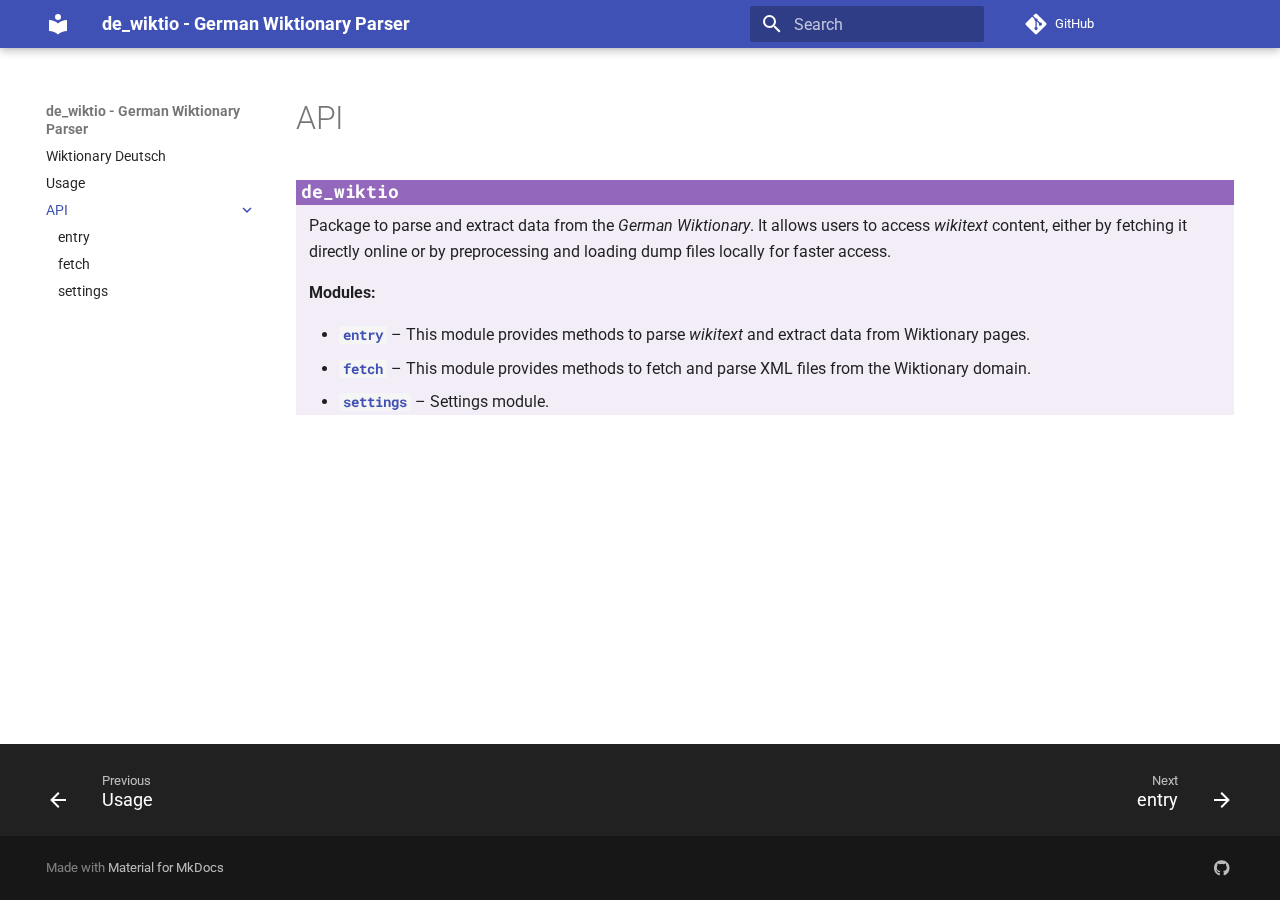
==== API/index.html @ fea2d4e0 "Deployed 9ecbbad with MkDocs version: 1.6.1" ====
<!doctype html>
<html lang="en" class="no-js">
  <head>
    
      <meta charset="utf-8">
      <meta name="viewport" content="width=device-width,initial-scale=1">
      
      
      
      
        <link rel="prev" href="../usage/">
      
      
        <link rel="next" href="entry/">
      
      
      <link rel="icon" href="../assets/images/favicon.png">
      <meta name="generator" content="mkdocs-1.6.1, mkdocs-material-9.5.44">
    
    
      
        <title>API - de_wiktio - German Wiktionary Parser</title>
      
    
    
      <link rel="stylesheet" href="../assets/stylesheets/main.0253249f.min.css">
      
        
        <link rel="stylesheet" href="../assets/stylesheets/palette.06af60db.min.css">
      
      


    
    
      
    
    
      
        
        
        <link rel="preconnect" href="https://fonts.gstatic.com" crossorigin>
        <link rel="stylesheet" href="https://fonts.googleapis.com/css?family=Roboto:300,300i,400,400i,700,700i%7CRoboto+Mono:400,400i,700,700i&display=fallback">
        <style>:root{--md-text-font:"Roboto";--md-code-font:"Roboto Mono"}</style>
      
    
    
      <link rel="stylesheet" href="../assets/_markdown_exec_pyodide.css">
    
      <link rel="stylesheet" href="../assets/_markdown_exec_ansi.css">
    
      <link rel="stylesheet" href="../assets/_mkdocstrings.css">
    
      <link rel="stylesheet" href="../css/mkdocstrings.css">
    
    <script>__md_scope=new URL("..",location),__md_hash=e=>[...e].reduce(((e,_)=>(e<<5)-e+_.charCodeAt(0)),0),__md_get=(e,_=localStorage,t=__md_scope)=>JSON.parse(_.getItem(t.pathname+"."+e)),__md_set=(e,_,t=localStorage,a=__md_scope)=>{try{t.setItem(a.pathname+"."+e,JSON.stringify(_))}catch(e){}}</script>
    
      

    
    
    
  </head>
  
  
    
    
    
    
    
    <body dir="ltr" data-md-color-scheme="default" data-md-color-primary="indigo" data-md-color-accent="indigo">
  
    
    <input class="md-toggle" data-md-toggle="drawer" type="checkbox" id="__drawer" autocomplete="off">
    <input class="md-toggle" data-md-toggle="search" type="checkbox" id="__search" autocomplete="off">
    <label class="md-overlay" for="__drawer"></label>
    <div data-md-component="skip">
      
        
        <a href="#de_wiktio" class="md-skip">
          Skip to content
        </a>
      
    </div>
    <div data-md-component="announce">
      
    </div>
    
    
      

  

<header class="md-header md-header--shadow" data-md-component="header">
  <nav class="md-header__inner md-grid" aria-label="Header">
    <a href=".." title="de_wiktio - German Wiktionary Parser" class="md-header__button md-logo" aria-label="de_wiktio - German Wiktionary Parser" data-md-component="logo">
      
  
  <svg xmlns="http://www.w3.org/2000/svg" viewBox="0 0 24 24"><path d="M12 8a3 3 0 0 0 3-3 3 3 0 0 0-3-3 3 3 0 0 0-3 3 3 3 0 0 0 3 3m0 3.54C9.64 9.35 6.5 8 3 8v11c3.5 0 6.64 1.35 9 3.54 2.36-2.19 5.5-3.54 9-3.54V8c-3.5 0-6.64 1.35-9 3.54"/></svg>

    </a>
    <label class="md-header__button md-icon" for="__drawer">
      
      <svg xmlns="http://www.w3.org/2000/svg" viewBox="0 0 24 24"><path d="M3 6h18v2H3zm0 5h18v2H3zm0 5h18v2H3z"/></svg>
    </label>
    <div class="md-header__title" data-md-component="header-title">
      <div class="md-header__ellipsis">
        <div class="md-header__topic">
          <span class="md-ellipsis">
            de_wiktio - German Wiktionary Parser
          </span>
        </div>
        <div class="md-header__topic" data-md-component="header-topic">
          <span class="md-ellipsis">
            
              API
            
          </span>
        </div>
      </div>
    </div>
    
      
    
    
    
    
      <label class="md-header__button md-icon" for="__search">
        
        <svg xmlns="http://www.w3.org/2000/svg" viewBox="0 0 24 24"><path d="M9.5 3A6.5 6.5 0 0 1 16 9.5c0 1.61-.59 3.09-1.56 4.23l.27.27h.79l5 5-1.5 1.5-5-5v-.79l-.27-.27A6.52 6.52 0 0 1 9.5 16 6.5 6.5 0 0 1 3 9.5 6.5 6.5 0 0 1 9.5 3m0 2C7 5 5 7 5 9.5S7 14 9.5 14 14 12 14 9.5 12 5 9.5 5"/></svg>
      </label>
      <div class="md-search" data-md-component="search" role="dialog">
  <label class="md-search__overlay" for="__search"></label>
  <div class="md-search__inner" role="search">
    <form class="md-search__form" name="search">
      <input type="text" class="md-search__input" name="query" aria-label="Search" placeholder="Search" autocapitalize="off" autocorrect="off" autocomplete="off" spellcheck="false" data-md-component="search-query" required>
      <label class="md-search__icon md-icon" for="__search">
        
        <svg xmlns="http://www.w3.org/2000/svg" viewBox="0 0 24 24"><path d="M9.5 3A6.5 6.5 0 0 1 16 9.5c0 1.61-.59 3.09-1.56 4.23l.27.27h.79l5 5-1.5 1.5-5-5v-.79l-.27-.27A6.52 6.52 0 0 1 9.5 16 6.5 6.5 0 0 1 3 9.5 6.5 6.5 0 0 1 9.5 3m0 2C7 5 5 7 5 9.5S7 14 9.5 14 14 12 14 9.5 12 5 9.5 5"/></svg>
        
        <svg xmlns="http://www.w3.org/2000/svg" viewBox="0 0 24 24"><path d="M20 11v2H8l5.5 5.5-1.42 1.42L4.16 12l7.92-7.92L13.5 5.5 8 11z"/></svg>
      </label>
      <nav class="md-search__options" aria-label="Search">
        
        <button type="reset" class="md-search__icon md-icon" title="Clear" aria-label="Clear" tabindex="-1">
          
          <svg xmlns="http://www.w3.org/2000/svg" viewBox="0 0 24 24"><path d="M19 6.41 17.59 5 12 10.59 6.41 5 5 6.41 10.59 12 5 17.59 6.41 19 12 13.41 17.59 19 19 17.59 13.41 12z"/></svg>
        </button>
      </nav>
      
        <div class="md-search__suggest" data-md-component="search-suggest"></div>
      
    </form>
    <div class="md-search__output">
      <div class="md-search__scrollwrap" tabindex="0" data-md-scrollfix>
        <div class="md-search-result" data-md-component="search-result">
          <div class="md-search-result__meta">
            Initializing search
          </div>
          <ol class="md-search-result__list" role="presentation"></ol>
        </div>
      </div>
    </div>
  </div>
</div>
    
    
      <div class="md-header__source">
        <a href="https://github.com/lennon-c/de_wiktio" title="Go to repository" class="md-source" data-md-component="source">
  <div class="md-source__icon md-icon">
    
    <svg xmlns="http://www.w3.org/2000/svg" viewBox="0 0 448 512"><!--! Font Awesome Free 6.6.0 by @fontawesome - https://fontawesome.com License - https://fontawesome.com/license/free (Icons: CC BY 4.0, Fonts: SIL OFL 1.1, Code: MIT License) Copyright 2024 Fonticons, Inc.--><path d="M439.55 236.05 244 40.45a28.87 28.87 0 0 0-40.81 0l-40.66 40.63 51.52 51.52c27.06-9.14 52.68 16.77 43.39 43.68l49.66 49.66c34.23-11.8 61.18 31 35.47 56.69-26.49 26.49-70.21-2.87-56-37.34L240.22 199v121.85c25.3 12.54 22.26 41.85 9.08 55a34.34 34.34 0 0 1-48.55 0c-17.57-17.6-11.07-46.91 11.25-56v-123c-20.8-8.51-24.6-30.74-18.64-45L142.57 101 8.45 235.14a28.86 28.86 0 0 0 0 40.81l195.61 195.6a28.86 28.86 0 0 0 40.8 0l194.69-194.69a28.86 28.86 0 0 0 0-40.81"/></svg>
  </div>
  <div class="md-source__repository">
    GitHub
  </div>
</a>
      </div>
    
  </nav>
  
</header>
    
    <div class="md-container" data-md-component="container">
      
      
        
          
        
      
      <main class="md-main" data-md-component="main">
        <div class="md-main__inner md-grid">
          
            
              
                
              
              <div class="md-sidebar md-sidebar--primary" data-md-component="sidebar" data-md-type="navigation" >
                <div class="md-sidebar__scrollwrap">
                  <div class="md-sidebar__inner">
                    



<nav class="md-nav md-nav--primary" aria-label="Navigation" data-md-level="0">
  <label class="md-nav__title" for="__drawer">
    <a href=".." title="de_wiktio - German Wiktionary Parser" class="md-nav__button md-logo" aria-label="de_wiktio - German Wiktionary Parser" data-md-component="logo">
      
  
  <svg xmlns="http://www.w3.org/2000/svg" viewBox="0 0 24 24"><path d="M12 8a3 3 0 0 0 3-3 3 3 0 0 0-3-3 3 3 0 0 0-3 3 3 3 0 0 0 3 3m0 3.54C9.64 9.35 6.5 8 3 8v11c3.5 0 6.64 1.35 9 3.54 2.36-2.19 5.5-3.54 9-3.54V8c-3.5 0-6.64 1.35-9 3.54"/></svg>

    </a>
    de_wiktio - German Wiktionary Parser
  </label>
  
    <div class="md-nav__source">
      <a href="https://github.com/lennon-c/de_wiktio" title="Go to repository" class="md-source" data-md-component="source">
  <div class="md-source__icon md-icon">
    
    <svg xmlns="http://www.w3.org/2000/svg" viewBox="0 0 448 512"><!--! Font Awesome Free 6.6.0 by @fontawesome - https://fontawesome.com License - https://fontawesome.com/license/free (Icons: CC BY 4.0, Fonts: SIL OFL 1.1, Code: MIT License) Copyright 2024 Fonticons, Inc.--><path d="M439.55 236.05 244 40.45a28.87 28.87 0 0 0-40.81 0l-40.66 40.63 51.52 51.52c27.06-9.14 52.68 16.77 43.39 43.68l49.66 49.66c34.23-11.8 61.18 31 35.47 56.69-26.49 26.49-70.21-2.87-56-37.34L240.22 199v121.85c25.3 12.54 22.26 41.85 9.08 55a34.34 34.34 0 0 1-48.55 0c-17.57-17.6-11.07-46.91 11.25-56v-123c-20.8-8.51-24.6-30.74-18.64-45L142.57 101 8.45 235.14a28.86 28.86 0 0 0 0 40.81l195.61 195.6a28.86 28.86 0 0 0 40.8 0l194.69-194.69a28.86 28.86 0 0 0 0-40.81"/></svg>
  </div>
  <div class="md-source__repository">
    GitHub
  </div>
</a>
    </div>
  
  <ul class="md-nav__list" data-md-scrollfix>
    
      
      
  
  
  
  
    <li class="md-nav__item">
      <a href=".." class="md-nav__link">
        
  
  <span class="md-ellipsis">
    Wiktionary Deutsch
  </span>
  

      </a>
    </li>
  

    
      
      
  
  
  
  
    <li class="md-nav__item">
      <a href="../usage/" class="md-nav__link">
        
  
  <span class="md-ellipsis">
    Usage
  </span>
  

      </a>
    </li>
  

    
      
      
  
  
    
  
  
  
    
    
      
        
          
        
      
        
      
        
      
        
      
    
    
    
    <li class="md-nav__item md-nav__item--active md-nav__item--nested">
      
        
        
        <input class="md-nav__toggle md-toggle " type="checkbox" id="__nav_3" checked>
        
          
          
          <div class="md-nav__link md-nav__container">
            <a href="./" class="md-nav__link md-nav__link--active">
              
  
  <span class="md-ellipsis">
    API
  </span>
  

            </a>
            
              
              <label class="md-nav__link md-nav__link--active" for="__nav_3" id="__nav_3_label" tabindex="0">
                <span class="md-nav__icon md-icon"></span>
              </label>
            
          </div>
        
        <nav class="md-nav" data-md-level="1" aria-labelledby="__nav_3_label" aria-expanded="true">
          <label class="md-nav__title" for="__nav_3">
            <span class="md-nav__icon md-icon"></span>
            API
          </label>
          <ul class="md-nav__list" data-md-scrollfix>
            
              
            
              
                
  
  
  
  
    <li class="md-nav__item">
      <a href="entry/" class="md-nav__link">
        
  
  <span class="md-ellipsis">
    entry
  </span>
  

      </a>
    </li>
  

              
            
              
                
  
  
  
  
    <li class="md-nav__item">
      <a href="fetch/" class="md-nav__link">
        
  
  <span class="md-ellipsis">
    fetch
  </span>
  

      </a>
    </li>
  

              
            
              
                
  
  
  
  
    <li class="md-nav__item">
      <a href="settings/" class="md-nav__link">
        
  
  <span class="md-ellipsis">
    settings
  </span>
  

      </a>
    </li>
  

              
            
          </ul>
        </nav>
      
    </li>
  

    
  </ul>
</nav>
                  </div>
                </div>
              </div>
            
            
              
                
              
              <div class="md-sidebar md-sidebar--secondary" data-md-component="sidebar" data-md-type="toc" hidden>
                <div class="md-sidebar__scrollwrap">
                  <div class="md-sidebar__inner">
                    

  

<nav class="md-nav md-nav--secondary" aria-label="On this page">
  
  
  
  
    <label class="md-nav__title" for="__toc">
      <span class="md-nav__icon md-icon"></span>
      On this page
    </label>
    <ul class="md-nav__list" data-md-component="toc" data-md-scrollfix>
      
        <li class="md-nav__item">
  <a href="#de_wiktio" class="md-nav__link">
    <span class="md-ellipsis">
      <code class="doc-symbol doc-symbol-toc doc-symbol-module"></code>&nbsp;de_wiktio
    </span>
  </a>
  
</li>
      
    </ul>
  
</nav>
                  </div>
                </div>
              </div>
            
          
          
            <div class="md-content" data-md-component="content">
              <article class="md-content__inner md-typeset">
                
                  

  
  


  <h1>API</h1>

<div class="doc doc-object doc-module">



<h2 id="de_wiktio" class="doc doc-heading">
            <code>de_wiktio</code>


<a href="#de_wiktio" class="headerlink" title="Permanent link">&para;</a></h2>

    <div class="doc doc-contents first">

        <p>Package to parse and extract data from the <em>German Wiktionary</em>. It allows users to access <em>wikitext</em> content, either by fetching it directly online or by preprocessing and loading dump files locally for faster access.</p>





<p><span class="doc-section-title">Modules:</span></p>
    <ul>
        <li class="doc-section-item field-body">
          <b><code><a class="autorefs autorefs-internal" title="de_wiktio.entry" href="entry/#de_wiktio.entry">entry</a></code></b>
          –
          <div class="doc-md-description">
            <p>This module provides methods to parse <em>wikitext</em> and extract data from Wiktionary pages.</p>
          </div>
        </li>
        <li class="doc-section-item field-body">
          <b><code><a class="autorefs autorefs-internal" title="de_wiktio.fetch" href="fetch/#de_wiktio.fetch">fetch</a></code></b>
          –
          <div class="doc-md-description">
            <p>This module provides methods to fetch and parse XML files from the Wiktionary domain.</p>
          </div>
        </li>
        <li class="doc-section-item field-body">
          <b><code><a class="autorefs autorefs-internal" title="de_wiktio.settings" href="settings/#de_wiktio.settings">settings</a></code></b>
          –
          <div class="doc-md-description">
            <p>Settings module.</p>
          </div>
        </li>
    </ul>









  <div class="doc doc-children">











  </div>

    </div>

</div>







  
  




  



                
              </article>
            </div>
          
          
<script>var target=document.getElementById(location.hash.slice(1));target&&target.name&&(target.checked=target.name.startsWith("__tabbed_"))</script>
        </div>
        
          <button type="button" class="md-top md-icon" data-md-component="top" hidden>
  
  <svg xmlns="http://www.w3.org/2000/svg" viewBox="0 0 24 24"><path d="M13 20h-2V8l-5.5 5.5-1.42-1.42L12 4.16l7.92 7.92-1.42 1.42L13 8z"/></svg>
  Back to top
</button>
        
      </main>
      
        <footer class="md-footer">
  
    
      
        
      
      <nav class="md-footer__inner md-grid" aria-label="Footer" >
        
          
          <a href="../usage/" class="md-footer__link md-footer__link--prev" aria-label="Previous: Usage">
            <div class="md-footer__button md-icon">
              
              <svg xmlns="http://www.w3.org/2000/svg" viewBox="0 0 24 24"><path d="M20 11v2H8l5.5 5.5-1.42 1.42L4.16 12l7.92-7.92L13.5 5.5 8 11z"/></svg>
            </div>
            <div class="md-footer__title">
              <span class="md-footer__direction">
                Previous
              </span>
              <div class="md-ellipsis">
                Usage
              </div>
            </div>
          </a>
        
        
          
          <a href="entry/" class="md-footer__link md-footer__link--next" aria-label="Next: entry">
            <div class="md-footer__title">
              <span class="md-footer__direction">
                Next
              </span>
              <div class="md-ellipsis">
                entry
              </div>
            </div>
            <div class="md-footer__button md-icon">
              
              <svg xmlns="http://www.w3.org/2000/svg" viewBox="0 0 24 24"><path d="M4 11v2h12l-5.5 5.5 1.42 1.42L19.84 12l-7.92-7.92L10.5 5.5 16 11z"/></svg>
            </div>
          </a>
        
      </nav>
    
  
  <div class="md-footer-meta md-typeset">
    <div class="md-footer-meta__inner md-grid">
      <div class="md-copyright">
  
  
    Made with
    <a href="https://squidfunk.github.io/mkdocs-material/" target="_blank" rel="noopener">
      Material for MkDocs
    </a>
  
</div>
      
        <div class="md-social">
  
    
    
    
    
      
      
    
    <a href="https://github.com/lennon-c" target="_blank" rel="noopener" title="github.com" class="md-social__link">
      <svg xmlns="http://www.w3.org/2000/svg" viewBox="0 0 496 512"><!--! Font Awesome Free 6.6.0 by @fontawesome - https://fontawesome.com License - https://fontawesome.com/license/free (Icons: CC BY 4.0, Fonts: SIL OFL 1.1, Code: MIT License) Copyright 2024 Fonticons, Inc.--><path d="M165.9 397.4c0 2-2.3 3.6-5.2 3.6-3.3.3-5.6-1.3-5.6-3.6 0-2 2.3-3.6 5.2-3.6 3-.3 5.6 1.3 5.6 3.6m-31.1-4.5c-.7 2 1.3 4.3 4.3 4.9 2.6 1 5.6 0 6.2-2s-1.3-4.3-4.3-5.2c-2.6-.7-5.5.3-6.2 2.3m44.2-1.7c-2.9.7-4.9 2.6-4.6 4.9.3 2 2.9 3.3 5.9 2.6 2.9-.7 4.9-2.6 4.6-4.6-.3-1.9-3-3.2-5.9-2.9M244.8 8C106.1 8 0 113.3 0 252c0 110.9 69.8 205.8 169.5 239.2 12.8 2.3 17.3-5.6 17.3-12.1 0-6.2-.3-40.4-.3-61.4 0 0-70 15-84.7-29.8 0 0-11.4-29.1-27.8-36.6 0 0-22.9-15.7 1.6-15.4 0 0 24.9 2 38.6 25.8 21.9 38.6 58.6 27.5 72.9 20.9 2.3-16 8.8-27.1 16-33.7-55.9-6.2-112.3-14.3-112.3-110.5 0-27.5 7.6-41.3 23.6-58.9-2.6-6.5-11.1-33.3 2.6-67.9 20.9-6.5 69 27 69 27 20-5.6 41.5-8.5 62.8-8.5s42.8 2.9 62.8 8.5c0 0 48.1-33.6 69-27 13.7 34.7 5.2 61.4 2.6 67.9 16 17.7 25.8 31.5 25.8 58.9 0 96.5-58.9 104.2-114.8 110.5 9.2 7.9 17 22.9 17 46.4 0 33.7-.3 75.4-.3 83.6 0 6.5 4.6 14.4 17.3 12.1C428.2 457.8 496 362.9 496 252 496 113.3 383.5 8 244.8 8M97.2 352.9c-1.3 1-1 3.3.7 5.2 1.6 1.6 3.9 2.3 5.2 1 1.3-1 1-3.3-.7-5.2-1.6-1.6-3.9-2.3-5.2-1m-10.8-8.1c-.7 1.3.3 2.9 2.3 3.9 1.6 1 3.6.7 4.3-.7.7-1.3-.3-2.9-2.3-3.9-2-.6-3.6-.3-4.3.7m32.4 35.6c-1.6 1.3-1 4.3 1.3 6.2 2.3 2.3 5.2 2.6 6.5 1 1.3-1.3.7-4.3-1.3-6.2-2.2-2.3-5.2-2.6-6.5-1m-11.4-14.7c-1.6 1-1.6 3.6 0 5.9s4.3 3.3 5.6 2.3c1.6-1.3 1.6-3.9 0-6.2-1.4-2.3-4-3.3-5.6-2"/></svg>
    </a>
  
</div>
      
    </div>
  </div>
</footer>
      
    </div>
    <div class="md-dialog" data-md-component="dialog">
      <div class="md-dialog__inner md-typeset"></div>
    </div>
    
    
    <script id="__config" type="application/json">{"base": "..", "features": ["content.code.copy", "navigation.expand", "navigation.footer", "navigation.indexes", "toc.follow", "search.suggest", "search.highlight", "navigation.top"], "search": "../assets/javascripts/workers/search.6ce7567c.min.js", "translations": {"clipboard.copied": "Copied to clipboard", "clipboard.copy": "Copy to clipboard", "search.result.more.one": "1 more on this page", "search.result.more.other": "# more on this page", "search.result.none": "No matching documents", "search.result.one": "1 matching document", "search.result.other": "# matching documents", "search.result.placeholder": "Type to start searching", "search.result.term.missing": "Missing", "select.version": "Select version"}}</script>
    
    
      <script src="../assets/javascripts/bundle.83f73b43.min.js"></script>
      
        <script src="../assets/_markdown_exec_pyodide.js"></script>
      
        <script src="../js/open_in_new_tab.js"></script>
      
    
  </body>
</html>
---- assets/stylesheets/main.0253249f.min.css ----
@charset "UTF-8";html{-webkit-text-size-adjust:none;-moz-text-size-adjust:none;text-size-adjust:none;box-sizing:border-box}*,:after,:before{box-sizing:inherit}@media (prefers-reduced-motion){*,:after,:before{transition:none!important}}body{margin:0}a,button,input,label{-webkit-tap-highlight-color:transparent}a{color:inherit;text-decoration:none}hr{border:0;box-sizing:initial;display:block;height:.05rem;overflow:visible;padding:0}small{font-size:80%}sub,sup{line-height:1em}img{border-style:none}table{border-collapse:initial;border-spacing:0}td,th{font-weight:400;vertical-align:top}button{background:#0000;border:0;font-family:inherit;font-size:inherit;margin:0;padding:0}input{border:0;outline:none}:root{--md-primary-fg-color:#4051b5;--md-primary-fg-color--light:#5d6cc0;--md-primary-fg-color--dark:#303fa1;--md-primary-bg-color:#fff;--md-primary-bg-color--light:#ffffffb3;--md-accent-fg-color:#526cfe;--md-accent-fg-color--transparent:#526cfe1a;--md-accent-bg-color:#fff;--md-accent-bg-color--light:#ffffffb3}[data-md-color-scheme=default]{color-scheme:light}[data-md-color-scheme=default] img[src$="#gh-dark-mode-only"],[data-md-color-scheme=default] img[src$="#only-dark"]{display:none}:root,[data-md-color-scheme=default]{--md-hue:225deg;--md-default-fg-color:#000000de;--md-default-fg-color--light:#0000008a;--md-default-fg-color--lighter:#00000052;--md-default-fg-color--lightest:#00000012;--md-default-bg-color:#fff;--md-default-bg-color--light:#ffffffb3;--md-default-bg-color--lighter:#ffffff4d;--md-default-bg-color--lightest:#ffffff1f;--md-code-fg-color:#36464e;--md-code-bg-color:#f5f5f5;--md-code-hl-color:#4287ff;--md-code-hl-color--light:#4287ff1a;--md-code-hl-number-color:#d52a2a;--md-code-hl-special-color:#db1457;--md-code-hl-function-color:#a846b9;--md-code-hl-constant-color:#6e59d9;--md-code-hl-keyword-color:#3f6ec6;--md-code-hl-string-color:#1c7d4d;--md-code-hl-name-color:var(--md-code-fg-color);--md-code-hl-operator-color:var(--md-default-fg-color--light);--md-code-hl-punctuation-color:var(--md-default-fg-color--light);--md-code-hl-comment-color:var(--md-default-fg-color--light);--md-code-hl-generic-color:var(--md-default-fg-color--light);--md-code-hl-variable-color:var(--md-default-fg-color--light);--md-typeset-color:var(--md-default-fg-color);--md-typeset-a-color:var(--md-primary-fg-color);--md-typeset-del-color:#f5503d26;--md-typeset-ins-color:#0bd57026;--md-typeset-kbd-color:#fafafa;--md-typeset-kbd-accent-color:#fff;--md-typeset-kbd-border-color:#b8b8b8;--md-typeset-mark-color:#ffff0080;--md-typeset-table-color:#0000001f;--md-typeset-table-color--light:rgba(0,0,0,.035);--md-admonition-fg-color:var(--md-default-fg-color);--md-admonition-bg-color:var(--md-default-bg-color);--md-warning-fg-color:#000000de;--md-warning-bg-color:#ff9;--md-footer-fg-color:#fff;--md-footer-fg-color--light:#ffffffb3;--md-footer-fg-color--lighter:#ffffff73;--md-footer-bg-color:#000000de;--md-footer-bg-color--dark:#00000052;--md-shadow-z1:0 0.2rem 0.5rem #0000000d,0 0 0.05rem #0000001a;--md-shadow-z2:0 0.2rem 0.5rem #0000001a,0 0 0.05rem #00000040;--md-shadow-z3:0 0.2rem 0.5rem #0003,0 0 0.05rem #00000059}.md-icon svg{fill:currentcolor;display:block;height:1.2rem;width:1.2rem}body{-webkit-font-smoothing:antialiased;-moz-osx-font-smoothing:grayscale;--md-text-font-family:var(--md-text-font,_),-apple-system,BlinkMacSystemFont,Helvetica,Arial,sans-serif;--md-code-font-family:var(--md-code-font,_),SFMono-Regular,Consolas,Menlo,monospace}aside,body,input{font-feature-settings:"kern","liga";color:var(--md-typeset-color);font-family:var(--md-text-font-family)}code,kbd,pre{font-feature-settings:"kern";font-family:var(--md-code-font-family)}:root{--md-typeset-table-sort-icon:url('data:image/svg+xml;charset=utf-8,<svg xmlns="http://www.w3.org/2000/svg" viewBox="0 0 24 24"><path d="m18 21-4-4h3V7h-3l4-4 4 4h-3v10h3M2 19v-2h10v2M2 13v-2h7v2M2 7V5h4v2z"/></svg>');--md-typeset-table-sort-icon--asc:url('data:image/svg+xml;charset=utf-8,<svg xmlns="http://www.w3.org/2000/svg" viewBox="0 0 24 24"><path d="M19 17h3l-4 4-4-4h3V3h2M2 17h10v2H2M6 5v2H2V5m0 6h7v2H2z"/></svg>');--md-typeset-table-sort-icon--desc:url('data:image/svg+xml;charset=utf-8,<svg xmlns="http://www.w3.org/2000/svg" viewBox="0 0 24 24"><path d="M19 7h3l-4-4-4 4h3v14h2M2 17h10v2H2M6 5v2H2V5m0 6h7v2H2z"/></svg>')}.md-typeset{-webkit-print-color-adjust:exact;color-adjust:exact;font-size:.8rem;line-height:1.6}@media print{.md-typeset{font-size:.68rem}}.md-typeset blockquote,.md-typeset dl,.md-typeset figure,.md-typeset ol,.md-typeset pre,.md-typeset ul{margin-bottom:1em;margin-top:1em}.md-typeset h1{color:var(--md-default-fg-color--light);font-size:2em;line-height:1.3;margin:0 0 1.25em}.md-typeset h1,.md-typeset h2{font-weight:300;letter-spacing:-.01em}.md-typeset h2{font-size:1.5625em;line-height:1.4;margin:1.6em 0 .64em}.md-typeset h3{font-size:1.25em;font-weight:400;letter-spacing:-.01em;line-height:1.5;margin:1.6em 0 .8em}.md-typeset h2+h3{margin-top:.8em}.md-typeset h4{font-weight:700;letter-spacing:-.01em;margin:1em 0}.md-typeset h5,.md-typeset h6{color:var(--md-default-fg-color--light);font-size:.8em;font-weight:700;letter-spacing:-.01em;margin:1.25em 0}.md-typeset h5{text-transform:uppercase}.md-typeset hr{border-bottom:.05rem solid var(--md-default-fg-color--lightest);display:flow-root;margin:1.5em 0}.md-typeset a{color:var(--md-typeset-a-color);word-break:break-word}.md-typeset a,.md-typeset a:before{transition:color 125ms}.md-typeset a:focus,.md-typeset a:hover{color:var(--md-accent-fg-color)}.md-typeset a:focus code,.md-typeset a:hover code{background-color:var(--md-accent-fg-color--transparent)}.md-typeset a code{color:currentcolor;transition:background-color 125ms}.md-typeset a.focus-visible{outline-color:var(--md-accent-fg-color);outline-offset:.2rem}.md-typeset code,.md-typeset kbd,.md-typeset pre{color:var(--md-code-fg-color);direction:ltr;font-variant-ligatures:none}@media print{.md-typeset code,.md-typeset kbd,.md-typeset pre{white-space:pre-wrap}}.md-typeset code{background-color:var(--md-code-bg-color);border-radius:.1rem;-webkit-box-decoration-break:clone;box-decoration-break:clone;font-size:.85em;padding:0 .2941176471em;word-break:break-word}.md-typeset code:not(.focus-visible){-webkit-tap-highlight-color:transparent;outline:none}.md-typeset pre{display:flow-root;line-height:1.4;position:relative}.md-typeset pre>code{-webkit-box-decoration-break:slice;box-decoration-break:slice;box-shadow:none;display:block;margin:0;outline-color:var(--md-accent-fg-color);overflow:auto;padding:.7720588235em 1.1764705882em;scrollbar-color:var(--md-default-fg-color--lighter) #0000;scrollbar-width:thin;touch-action:auto;word-break:normal}.md-typeset pre>code:hover{scrollbar-color:var(--md-accent-fg-color) #0000}.md-typeset pre>code::-webkit-scrollbar{height:.2rem;width:.2rem}.md-typeset pre>code::-webkit-scrollbar-thumb{background-color:var(--md-default-fg-color--lighter)}.md-typeset pre>code::-webkit-scrollbar-thumb:hover{background-color:var(--md-accent-fg-color)}.md-typeset kbd{background-color:var(--md-typeset-kbd-color);border-radius:.1rem;box-shadow:0 .1rem 0 .05rem var(--md-typeset-kbd-border-color),0 .1rem 0 var(--md-typeset-kbd-border-color),0 -.1rem .2rem var(--md-typeset-kbd-accent-color) inset;color:var(--md-default-fg-color);display:inline-block;font-size:.75em;padding:0 .6666666667em;vertical-align:text-top;word-break:break-word}.md-typeset mark{background-color:var(--md-typeset-mark-color);-webkit-box-decoration-break:clone;box-decoration-break:clone;color:inherit;word-break:break-word}.md-typeset abbr{border-bottom:.05rem dotted var(--md-default-fg-color--light);cursor:help;text-decoration:none}.md-typeset small{opacity:.75}[dir=ltr] .md-typeset sub,[dir=ltr] .md-typeset sup{margin-left:.078125em}[dir=rtl] .md-typeset sub,[dir=rtl] .md-typeset sup{margin-right:.078125em}[dir=ltr] .md-typeset blockquote{padding-left:.6rem}[dir=rtl] .md-typeset blockquote{padding-right:.6rem}[dir=ltr] .md-typeset blockquote{border-left:.2rem solid var(--md-default-fg-color--lighter)}[dir=rtl] .md-typeset blockquote{border-right:.2rem solid var(--md-default-fg-color--lighter)}.md-typeset blockquote{color:var(--md-default-fg-color--light);margin-left:0;margin-right:0}.md-typeset ul{list-style-type:disc}.md-typeset ul[type]{list-style-type:revert-layer}[dir=ltr] .md-typeset ol,[dir=ltr] .md-typeset ul{margin-left:.625em}[dir=rtl] .md-typeset ol,[dir=rtl] .md-typeset ul{margin-right:.625em}.md-typeset ol,.md-typeset ul{padding:0}.md-typeset ol:not([hidden]),.md-typeset ul:not([hidden]){display:flow-root}.md-typeset ol ol,.md-typeset ul ol{list-style-type:lower-alpha}.md-typeset ol ol ol,.md-typeset ul ol ol{list-style-type:lower-roman}.md-typeset ol ol ol ol,.md-typeset ul ol ol ol{list-style-type:upper-alpha}.md-typeset ol ol ol ol ol,.md-typeset ul ol ol ol ol{list-style-type:upper-roman}.md-typeset ol[type],.md-typeset ul[type]{list-style-type:revert-layer}[dir=ltr] .md-typeset ol li,[dir=ltr] .md-typeset ul li{margin-left:1.25em}[dir=rtl] .md-typeset ol li,[dir=rtl] .md-typeset ul li{margin-right:1.25em}.md-typeset ol li,.md-typeset ul li{margin-bottom:.5em}.md-typeset ol li blockquote,.md-typeset ol li p,.md-typeset ul li blockquote,.md-typeset ul li p{margin:.5em 0}.md-typeset ol li:last-child,.md-typeset ul li:last-child{margin-bottom:0}[dir=ltr] .md-typeset ol li ol,[dir=ltr] .md-typeset ol li ul,[dir=ltr] .md-typeset ul li ol,[dir=ltr] .md-typeset ul li ul{margin-left:.625em}[dir=rtl] .md-typeset ol li ol,[dir=rtl] .md-typeset ol li ul,[dir=rtl] .md-typeset ul li ol,[dir=rtl] .md-typeset ul li ul{margin-right:.625em}.md-typeset ol li ol,.md-typeset ol li ul,.md-typeset ul li ol,.md-typeset ul li ul{margin-bottom:.5em;margin-top:.5em}[dir=ltr] .md-typeset dd{margin-left:1.875em}[dir=rtl] .md-typeset dd{margin-right:1.875em}.md-typeset dd{margin-bottom:1.5em;margin-top:1em}.md-typeset img,.md-typeset svg,.md-typeset video{height:auto;max-width:100%}.md-typeset img[align=left]{margin:1em 1em 1em 0}.md-typeset img[align=right]{margin:1em 0 1em 1em}.md-typeset img[align]:only-child{margin-top:0}.md-typeset figure{display:flow-root;margin:1em auto;max-width:100%;text-align:center;width:-moz-fit-content;width:fit-content}.md-typeset figure img{display:block;margin:0 auto}.md-typeset figcaption{font-style:italic;margin:1em auto;max-width:24rem}.md-typeset iframe{max-width:100%}.md-typeset table:not([class]){background-color:var(--md-default-bg-color);border:.05rem solid var(--md-typeset-table-color);border-radius:.1rem;display:inline-block;font-size:.64rem;max-width:100%;overflow:auto;touch-action:auto}@media print{.md-typeset table:not([class]){display:table}}.md-typeset table:not([class])+*{margin-top:1.5em}.md-typeset table:not([class]) td>:first-child,.md-typeset table:not([class]) th>:first-child{margin-top:0}.md-typeset table:not([class]) td>:last-child,.md-typeset table:not([class]) th>:last-child{margin-bottom:0}.md-typeset table:not([class]) td:not([align]),.md-typeset table:not([class]) th:not([align]){text-align:left}[dir=rtl] .md-typeset table:not([class]) td:not([align]),[dir=rtl] .md-typeset table:not([class]) th:not([align]){text-align:right}.md-typeset table:not([class]) th{font-weight:700;min-width:5rem;padding:.9375em 1.25em;vertical-align:top}.md-typeset table:not([class]) td{border-top:.05rem solid var(--md-typeset-table-color);padding:.9375em 1.25em;vertical-align:top}.md-typeset table:not([class]) tbody tr{transition:background-color 125ms}.md-typeset table:not([class]) tbody tr:hover{background-color:var(--md-typeset-table-color--light);box-shadow:0 .05rem 0 var(--md-default-bg-color) inset}.md-typeset table:not([class]) a{word-break:normal}.md-typeset table th[role=columnheader]{cursor:pointer}[dir=ltr] .md-typeset table th[role=columnheader]:after{margin-left:.5em}[dir=rtl] .md-typeset table th[role=columnheader]:after{margin-right:.5em}.md-typeset table th[role=columnheader]:after{content:"";display:inline-block;height:1.2em;-webkit-mask-image:var(--md-typeset-table-sort-icon);mask-image:var(--md-typeset-table-sort-icon);-webkit-mask-repeat:no-repeat;mask-repeat:no-repeat;-webkit-mask-size:contain;mask-size:contain;transition:background-color 125ms;vertical-align:text-bottom;width:1.2em}.md-typeset table th[role=columnheader]:hover:after{background-color:var(--md-default-fg-color--lighter)}.md-typeset table th[role=columnheader][aria-sort=ascending]:after{background-color:var(--md-default-fg-color--light);-webkit-mask-image:var(--md-typeset-table-sort-icon--asc);mask-image:var(--md-typeset-table-sort-icon--asc)}.md-typeset table th[role=columnheader][aria-sort=descending]:after{background-color:var(--md-default-fg-color--light);-webkit-mask-image:var(--md-typeset-table-sort-icon--desc);mask-image:var(--md-typeset-table-sort-icon--desc)}.md-typeset__scrollwrap{margin:1em -.8rem;overflow-x:auto;touch-action:auto}.md-typeset__table{display:inline-block;margin-bottom:.5em;padding:0 .8rem}@media print{.md-typeset__table{display:block}}html .md-typeset__table table{display:table;margin:0;overflow:hidden;width:100%}@media screen and (max-width:44.984375em){.md-content__inner>pre{margin:1em -.8rem}.md-content__inner>pre code{border-radius:0}}.md-typeset .md-author{border-radius:100%;display:block;flex-shrink:0;height:1.6rem;overflow:hidden;position:relative;transition:color 125ms,transform 125ms;width:1.6rem}.md-typeset .md-author img{display:block}.md-typeset .md-author--more{background:var(--md-default-fg-color--lightest);color:var(--md-default-fg-color--lighter);font-size:.6rem;font-weight:700;line-height:1.6rem;text-align:center}.md-typeset .md-author--long{height:2.4rem;width:2.4rem}.md-typeset a.md-author{transform:scale(1)}.md-typeset a.md-author img{border-radius:100%;filter:grayscale(100%) opacity(75%);transition:filter 125ms}.md-typeset a.md-author:focus,.md-typeset a.md-author:hover{transform:scale(1.1);z-index:1}.md-typeset a.md-author:focus img,.md-typeset a.md-author:hover img{filter:grayscale(0)}.md-banner{background-color:var(--md-footer-bg-color);color:var(--md-footer-fg-color);overflow:auto}@media print{.md-banner{display:none}}.md-banner--warning{background-color:var(--md-warning-bg-color);color:var(--md-warning-fg-color)}.md-banner__inner{font-size:.7rem;margin:.6rem auto;padding:0 .8rem}[dir=ltr] .md-banner__button{float:right}[dir=rtl] .md-banner__button{float:left}.md-banner__button{color:inherit;cursor:pointer;transition:opacity .25s}.no-js .md-banner__button{display:none}.md-banner__button:hover{opacity:.7}html{font-size:125%;height:100%;overflow-x:hidden}@media screen and (min-width:100em){html{font-size:137.5%}}@media screen and (min-width:125em){html{font-size:150%}}body{background-color:var(--md-default-bg-color);display:flex;flex-direction:column;font-size:.5rem;min-height:100%;position:relative;width:100%}@media print{body{display:block}}@media screen and (max-width:59.984375em){body[data-md-scrolllock]{position:fixed}}.md-grid{margin-left:auto;margin-right:auto;max-width:61rem}.md-container{display:flex;flex-direction:column;flex-grow:1}@media print{.md-container{display:block}}.md-main{flex-grow:1}.md-main__inner{display:flex;height:100%;margin-top:1.5rem}.md-ellipsis{overflow:hidden;text-overflow:ellipsis}.md-toggle{display:none}.md-option{height:0;opacity:0;position:absolute;width:0}.md-option:checked+label:not([hidden]){display:block}.md-option.focus-visible+label{outline-color:var(--md-accent-fg-color);outline-style:auto}.md-skip{background-color:var(--md-default-fg-color);border-radius:.1rem;color:var(--md-default-bg-color);font-size:.64rem;margin:.5rem;opacity:0;outline-color:var(--md-accent-fg-color);padding:.3rem .5rem;position:fixed;transform:translateY(.4rem);z-index:-1}.md-skip:focus{opacity:1;transform:translateY(0);transition:transform .25s cubic-bezier(.4,0,.2,1),opacity 175ms 75ms;z-index:10}@page{margin:25mm}:root{--md-clipboard-icon:url('data:image/svg+xml;charset=utf-8,<svg xmlns="http://www.w3.org/2000/svg" viewBox="0 0 24 24"><path d="M19 21H8V7h11m0-2H8a2 2 0 0 0-2 2v14a2 2 0 0 0 2 2h11a2 2 0 0 0 2-2V7a2 2 0 0 0-2-2m-3-4H4a2 2 0 0 0-2 2v14h2V3h12z"/></svg>')}.md-clipboard{border-radius:.1rem;color:var(--md-default-fg-color--lightest);cursor:pointer;height:1.5em;outline-color:var(--md-accent-fg-color);outline-offset:.1rem;position:absolute;right:.5em;top:.5em;transition:color .25s;width:1.5em;z-index:1}@media print{.md-clipboard{display:none}}.md-clipboard:not(.focus-visible){-webkit-tap-highlight-color:transparent;outline:none}:hover>.md-clipboard{color:var(--md-default-fg-color--light)}.md-clipboard:focus,.md-clipboard:hover{color:var(--md-accent-fg-color)}.md-clipboard:after{background-color:currentcolor;content:"";display:block;height:1.125em;margin:0 auto;-webkit-mask-image:var(--md-clipboard-icon);mask-image:var(--md-clipboard-icon);-webkit-mask-position:center;mask-position:center;-webkit-mask-repeat:no-repeat;mask-repeat:no-repeat;-webkit-mask-size:contain;mask-size:contain;width:1.125em}.md-clipboard--inline{cursor:pointer}.md-clipboard--inline code{transition:color .25s,background-color .25s}.md-clipboard--inline:focus code,.md-clipboard--inline:hover code{background-color:var(--md-accent-fg-color--transparent);color:var(--md-accent-fg-color)}.md-typeset .md-code__content{display:grid}@keyframes consent{0%{opacity:0;transform:translateY(100%)}to{opacity:1;transform:translateY(0)}}@keyframes overlay{0%{opacity:0}to{opacity:1}}.md-consent__overlay{animation:overlay .25s both;-webkit-backdrop-filter:blur(.1rem);backdrop-filter:blur(.1rem);background-color:#0000008a;height:100%;opacity:1;position:fixed;top:0;width:100%;z-index:5}.md-consent__inner{animation:consent .5s cubic-bezier(.1,.7,.1,1) both;background-color:var(--md-default-bg-color);border:0;border-radius:.1rem;bottom:0;box-shadow:0 0 .2rem #0000001a,0 .2rem .4rem #0003;max-height:100%;overflow:auto;padding:0;position:fixed;width:100%;z-index:5}.md-consent__form{padding:.8rem}.md-consent__settings{display:none;margin:1em 0}input:checked+.md-consent__settings{display:block}.md-consent__controls{margin-bottom:.8rem}.md-typeset .md-consent__controls .md-button{display:inline}@media screen and (max-width:44.984375em){.md-typeset .md-consent__controls .md-button{display:block;margin-top:.4rem;text-align:center;width:100%}}.md-consent label{cursor:pointer}.md-content{flex-grow:1;min-width:0}.md-content__inner{margin:0 .8rem 1.2rem;padding-top:.6rem}@media screen and (min-width:76.25em){[dir=ltr] .md-sidebar--primary:not([hidden])~.md-content>.md-content__inner{margin-left:1.2rem}[dir=ltr] .md-sidebar--secondary:not([hidden])~.md-content>.md-content__inner,[dir=rtl] .md-sidebar--primary:not([hidden])~.md-content>.md-content__inner{margin-right:1.2rem}[dir=rtl] .md-sidebar--secondary:not([hidden])~.md-content>.md-content__inner{margin-left:1.2rem}}.md-content__inner:before{content:"";display:block;height:.4rem}.md-content__inner>:last-child{margin-bottom:0}[dir=ltr] .md-content__button{float:right}[dir=rtl] .md-content__button{float:left}[dir=ltr] .md-content__button{margin-left:.4rem}[dir=rtl] .md-content__button{margin-right:.4rem}.md-content__button{margin:.4rem 0;padding:0}@media print{.md-content__button{display:none}}.md-typeset .md-content__button{color:var(--md-default-fg-color--lighter)}.md-content__button svg{display:inline;vertical-align:top}[dir=rtl] .md-content__button svg{transform:scaleX(-1)}[dir=ltr] .md-dialog{right:.8rem}[dir=rtl] .md-dialog{left:.8rem}.md-dialog{background-color:var(--md-default-fg-color);border-radius:.1rem;bottom:.8rem;box-shadow:var(--md-shadow-z3);min-width:11.1rem;opacity:0;padding:.4rem .6rem;pointer-events:none;position:fixed;transform:translateY(100%);transition:transform 0ms .4s,opacity .4s;z-index:4}@media print{.md-dialog{display:none}}.md-dialog--active{opacity:1;pointer-events:auto;transform:translateY(0);transition:transform .4s cubic-bezier(.075,.85,.175,1),opacity .4s}.md-dialog__inner{color:var(--md-default-bg-color);font-size:.7rem}.md-feedback{margin:2em 0 1em;text-align:center}.md-feedback fieldset{border:none;margin:0;padding:0}.md-feedback__title{font-weight:700;margin:1em auto}.md-feedback__inner{position:relative}.md-feedback__list{display:flex;flex-wrap:wrap;place-content:baseline center;position:relative}.md-feedback__list:hover .md-icon:not(:disabled){color:var(--md-default-fg-color--lighter)}:disabled .md-feedback__list{min-height:1.8rem}.md-feedback__icon{color:var(--md-default-fg-color--light);cursor:pointer;flex-shrink:0;margin:0 .1rem;transition:color 125ms}.md-feedback__icon:not(:disabled).md-icon:hover{color:var(--md-accent-fg-color)}.md-feedback__icon:disabled{color:var(--md-default-fg-color--lightest);pointer-events:none}.md-feedback__note{opacity:0;position:relative;transform:translateY(.4rem);transition:transform .4s cubic-bezier(.1,.7,.1,1),opacity .15s}.md-feedback__note>*{margin:0 auto;max-width:16rem}:disabled .md-feedback__note{opacity:1;transform:translateY(0)}@media print{.md-feedback{display:none}}.md-footer{background-color:var(--md-footer-bg-color);color:var(--md-footer-fg-color)}@media print{.md-footer{display:none}}.md-footer__inner{justify-content:space-between;overflow:auto;padding:.2rem}.md-footer__inner:not([hidden]){display:flex}.md-footer__link{align-items:end;display:flex;flex-grow:0.01;margin-bottom:.4rem;margin-top:1rem;max-width:100%;outline-color:var(--md-accent-fg-color);overflow:hidden;transition:opacity .25s}.md-footer__link:focus,.md-footer__link:hover{opacity:.7}[dir=rtl] .md-footer__link svg{transform:scaleX(-1)}@media screen and (max-width:44.984375em){.md-footer__link--prev{flex-shrink:0}.md-footer__link--prev .md-footer__title{display:none}}[dir=ltr] .md-footer__link--next{margin-left:auto}[dir=rtl] .md-footer__link--next{margin-right:auto}.md-footer__link--next{text-align:right}[dir=rtl] .md-footer__link--next{text-align:left}.md-footer__title{flex-grow:1;font-size:.9rem;margin-bottom:.7rem;max-width:calc(100% - 2.4rem);padding:0 1rem;white-space:nowrap}.md-footer__button{margin:.2rem;padding:.4rem}.md-footer__direction{font-size:.64rem;opacity:.7}.md-footer-meta{background-color:var(--md-footer-bg-color--dark)}.md-footer-meta__inner{display:flex;flex-wrap:wrap;justify-content:space-between;padding:.2rem}html .md-footer-meta.md-typeset a{color:var(--md-footer-fg-color--light)}html .md-footer-meta.md-typeset a:focus,html .md-footer-meta.md-typeset a:hover{color:var(--md-footer-fg-color)}.md-copyright{color:var(--md-footer-fg-color--lighter);font-size:.64rem;margin:auto .6rem;padding:.4rem 0;width:100%}@media screen and (min-width:45em){.md-copyright{width:auto}}.md-copyright__highlight{color:var(--md-footer-fg-color--light)}.md-social{display:inline-flex;gap:.2rem;margin:0 .4rem;padding:.2rem 0 .6rem}@media screen and (min-width:45em){.md-social{padding:.6rem 0}}.md-social__link{display:inline-block;height:1.6rem;text-align:center;width:1.6rem}.md-social__link:before{line-height:1.9}.md-social__link svg{fill:currentcolor;max-height:.8rem;vertical-align:-25%}.md-typeset .md-button{border:.1rem solid;border-radius:.1rem;color:var(--md-primary-fg-color);cursor:pointer;display:inline-block;font-weight:700;padding:.625em 2em;transition:color 125ms,background-color 125ms,border-color 125ms}.md-typeset .md-button--primary{background-color:var(--md-primary-fg-color);border-color:var(--md-primary-fg-color);color:var(--md-primary-bg-color)}.md-typeset .md-button:focus,.md-typeset .md-button:hover{background-color:var(--md-accent-fg-color);border-color:var(--md-accent-fg-color);color:var(--md-accent-bg-color)}[dir=ltr] .md-typeset .md-input{border-top-left-radius:.1rem}[dir=ltr] .md-typeset .md-input,[dir=rtl] .md-typeset .md-input{border-top-right-radius:.1rem}[dir=rtl] .md-typeset .md-input{border-top-left-radius:.1rem}.md-typeset .md-input{border-bottom:.1rem solid var(--md-default-fg-color--lighter);box-shadow:var(--md-shadow-z1);font-size:.8rem;height:1.8rem;padding:0 .6rem;transition:border .25s,box-shadow .25s}.md-typeset .md-input:focus,.md-typeset .md-input:hover{border-bottom-color:var(--md-accent-fg-color);box-shadow:var(--md-shadow-z2)}.md-typeset .md-input--stretch{width:100%}.md-header{background-color:var(--md-primary-fg-color);box-shadow:0 0 .2rem #0000,0 .2rem .4rem #0000;color:var(--md-primary-bg-color);display:block;left:0;position:sticky;right:0;top:0;z-index:4}@media print{.md-header{display:none}}.md-header[hidden]{transform:translateY(-100%);transition:transform .25s cubic-bezier(.8,0,.6,1),box-shadow .25s}.md-header--shadow{box-shadow:0 0 .2rem #0000001a,0 .2rem .4rem #0003;transition:transform .25s cubic-bezier(.1,.7,.1,1),box-shadow .25s}.md-header__inner{align-items:center;display:flex;padding:0 .2rem}.md-header__button{color:currentcolor;cursor:pointer;margin:.2rem;outline-color:var(--md-accent-fg-color);padding:.4rem;position:relative;transition:opacity .25s;vertical-align:middle;z-index:1}.md-header__button:hover{opacity:.7}.md-header__button:not([hidden]){display:inline-block}.md-header__button:not(.focus-visible){-webkit-tap-highlight-color:transparent;outline:none}.md-header__button.md-logo{margin:.2rem;padding:.4rem}@media screen and (max-width:76.234375em){.md-header__button.md-logo{display:none}}.md-header__button.md-logo img,.md-header__button.md-logo svg{fill:currentcolor;display:block;height:1.2rem;width:auto}@media screen and (min-width:60em){.md-header__button[for=__search]{display:none}}.no-js .md-header__button[for=__search]{display:none}[dir=rtl] .md-header__button[for=__search] svg{transform:scaleX(-1)}@media screen and (min-width:76.25em){.md-header__button[for=__drawer]{display:none}}.md-header__topic{display:flex;max-width:100%;position:absolute;transition:transform .4s cubic-bezier(.1,.7,.1,1),opacity .15s;white-space:nowrap}.md-header__topic+.md-header__topic{opacity:0;pointer-events:none;transform:translateX(1.25rem);transition:transform .4s cubic-bezier(1,.7,.1,.1),opacity .15s;z-index:-1}[dir=rtl] .md-header__topic+.md-header__topic{transform:translateX(-1.25rem)}.md-header__topic:first-child{font-weight:700}[dir=ltr] .md-header__title{margin-left:1rem;margin-right:.4rem}[dir=rtl] .md-header__title{margin-left:.4rem;margin-right:1rem}.md-header__title{flex-grow:1;font-size:.9rem;height:2.4rem;line-height:2.4rem}.md-header__title--active .md-header__topic{opacity:0;pointer-events:none;transform:translateX(-1.25rem);transition:transform .4s cubic-bezier(1,.7,.1,.1),opacity .15s;z-index:-1}[dir=rtl] .md-header__title--active .md-header__topic{transform:translateX(1.25rem)}.md-header__title--active .md-header__topic+.md-header__topic{opacity:1;pointer-events:auto;transform:translateX(0);transition:transform .4s cubic-bezier(.1,.7,.1,1),opacity .15s;z-index:0}.md-header__title>.md-header__ellipsis{height:100%;position:relative;width:100%}.md-header__option{display:flex;flex-shrink:0;max-width:100%;transition:max-width 0ms .25s,opacity .25s .25s;white-space:nowrap}[data-md-toggle=search]:checked~.md-header .md-header__option{max-width:0;opacity:0;transition:max-width 0ms,opacity 0ms}.md-header__option>input{bottom:0}.md-header__source{display:none}@media screen and (min-width:60em){[dir=ltr] .md-header__source{margin-left:1rem}[dir=rtl] .md-header__source{margin-right:1rem}.md-header__source{display:block;max-width:11.7rem;width:11.7rem}}@media screen and (min-width:76.25em){[dir=ltr] .md-header__source{margin-left:1.4rem}[dir=rtl] .md-header__source{margin-right:1.4rem}}.md-meta{color:var(--md-default-fg-color--light);font-size:.7rem;line-height:1.3}.md-meta__list{display:inline-flex;flex-wrap:wrap;list-style:none;margin:0;padding:0}.md-meta__item:not(:last-child):after{content:"·";margin-left:.2rem;margin-right:.2rem}.md-meta__link{color:var(--md-typeset-a-color)}.md-meta__link:focus,.md-meta__link:hover{color:var(--md-accent-fg-color)}.md-draft{background-color:#ff1744;border-radius:.125em;color:#fff;display:inline-block;font-weight:700;padding-left:.5714285714em;padding-right:.5714285714em}:root{--md-nav-icon--prev:url('data:image/svg+xml;charset=utf-8,<svg xmlns="http://www.w3.org/2000/svg" viewBox="0 0 24 24"><path d="M20 11v2H8l5.5 5.5-1.42 1.42L4.16 12l7.92-7.92L13.5 5.5 8 11z"/></svg>');--md-nav-icon--next:url('data:image/svg+xml;charset=utf-8,<svg xmlns="http://www.w3.org/2000/svg" viewBox="0 0 24 24"><path d="M8.59 16.58 13.17 12 8.59 7.41 10 6l6 6-6 6z"/></svg>');--md-toc-icon:url('data:image/svg+xml;charset=utf-8,<svg xmlns="http://www.w3.org/2000/svg" viewBox="0 0 24 24"><path d="M3 9h14V7H3zm0 4h14v-2H3zm0 4h14v-2H3zm16 0h2v-2h-2zm0-10v2h2V7zm0 6h2v-2h-2z"/></svg>')}.md-nav{font-size:.7rem;line-height:1.3}.md-nav__title{color:var(--md-default-fg-color--light);display:block;font-weight:700;overflow:hidden;padding:0 .6rem;text-overflow:ellipsis}.md-nav__title .md-nav__button{display:none}.md-nav__title .md-nav__button img{height:100%;width:auto}.md-nav__title .md-nav__button.md-logo img,.md-nav__title .md-nav__button.md-logo svg{fill:currentcolor;display:block;height:2.4rem;max-width:100%;object-fit:contain;width:auto}.md-nav__list{list-style:none;margin:0;padding:0}.md-nav__link{align-items:flex-start;display:flex;gap:.4rem;margin-top:.625em;scroll-snap-align:start;transition:color 125ms}.md-nav__link--passed{color:var(--md-default-fg-color--light)}.md-nav__item .md-nav__link--active,.md-nav__item .md-nav__link--active code{color:var(--md-typeset-a-color)}.md-nav__link .md-ellipsis{position:relative}[dir=ltr] .md-nav__link .md-icon:last-child{margin-left:auto}[dir=rtl] .md-nav__link .md-icon:last-child{margin-right:auto}.md-nav__link svg{fill:currentcolor;flex-shrink:0;height:1.3em;position:relative}.md-nav__link[for]:focus,.md-nav__link[for]:hover,.md-nav__link[href]:focus,.md-nav__link[href]:hover{color:var(--md-accent-fg-color);cursor:pointer}.md-nav__link.focus-visible{outline-color:var(--md-accent-fg-color);outline-offset:.2rem}.md-nav--primary .md-nav__link[for=__toc]{display:none}.md-nav--primary .md-nav__link[for=__toc] .md-icon:after{background-color:currentcolor;display:block;height:100%;-webkit-mask-image:var(--md-toc-icon);mask-image:var(--md-toc-icon);width:100%}.md-nav--primary .md-nav__link[for=__toc]~.md-nav{display:none}.md-nav__container>.md-nav__link{margin-top:0}.md-nav__container>.md-nav__link:first-child{flex-grow:1;min-width:0}.md-nav__icon{flex-shrink:0}.md-nav__source{display:none}@media screen and (max-width:76.234375em){.md-nav--primary,.md-nav--primary .md-nav{background-color:var(--md-default-bg-color);display:flex;flex-direction:column;height:100%;left:0;position:absolute;right:0;top:0;z-index:1}.md-nav--primary .md-nav__item,.md-nav--primary .md-nav__title{font-size:.8rem;line-height:1.5}.md-nav--primary .md-nav__title{background-color:var(--md-default-fg-color--lightest);color:var(--md-default-fg-color--light);cursor:pointer;height:5.6rem;line-height:2.4rem;padding:3rem .8rem .2rem;position:relative;white-space:nowrap}[dir=ltr] .md-nav--primary .md-nav__title .md-nav__icon{left:.4rem}[dir=rtl] .md-nav--primary .md-nav__title .md-nav__icon{right:.4rem}.md-nav--primary .md-nav__title .md-nav__icon{display:block;height:1.2rem;margin:.2rem;position:absolute;top:.4rem;width:1.2rem}.md-nav--primary .md-nav__title .md-nav__icon:after{background-color:currentcolor;content:"";display:block;height:100%;-webkit-mask-image:var(--md-nav-icon--prev);mask-image:var(--md-nav-icon--prev);-webkit-mask-position:center;mask-position:center;-webkit-mask-repeat:no-repeat;mask-repeat:no-repeat;-webkit-mask-size:contain;mask-size:contain;width:100%}.md-nav--primary .md-nav__title~.md-nav__list{background-color:var(--md-default-bg-color);box-shadow:0 .05rem 0 var(--md-default-fg-color--lightest) inset;overflow-y:auto;scroll-snap-type:y mandatory;touch-action:pan-y}.md-nav--primary .md-nav__title~.md-nav__list>:first-child{border-top:0}.md-nav--primary .md-nav__title[for=__drawer]{background-color:var(--md-primary-fg-color);color:var(--md-primary-bg-color);font-weight:700}.md-nav--primary .md-nav__title .md-logo{display:block;left:.2rem;margin:.2rem;padding:.4rem;position:absolute;right:.2rem;top:.2rem}.md-nav--primary .md-nav__list{flex:1}.md-nav--primary .md-nav__item{border-top:.05rem solid var(--md-default-fg-color--lightest)}.md-nav--primary .md-nav__item--active>.md-nav__link{color:var(--md-typeset-a-color)}.md-nav--primary .md-nav__item--active>.md-nav__link:focus,.md-nav--primary .md-nav__item--active>.md-nav__link:hover{color:var(--md-accent-fg-color)}.md-nav--primary .md-nav__link{margin-top:0;padding:.6rem .8rem}.md-nav--primary .md-nav__link svg{margin-top:.1em}.md-nav--primary .md-nav__link>.md-nav__link{padding:0}[dir=ltr] .md-nav--primary .md-nav__link .md-nav__icon{margin-right:-.2rem}[dir=rtl] .md-nav--primary .md-nav__link .md-nav__icon{margin-left:-.2rem}.md-nav--primary .md-nav__link .md-nav__icon{font-size:1.2rem;height:1.2rem;width:1.2rem}.md-nav--primary .md-nav__link .md-nav__icon:after{background-color:currentcolor;content:"";display:block;height:100%;-webkit-mask-image:var(--md-nav-icon--next);mask-image:var(--md-nav-icon--next);-webkit-mask-position:center;mask-position:center;-webkit-mask-repeat:no-repeat;mask-repeat:no-repeat;-webkit-mask-size:contain;mask-size:contain;width:100%}[dir=rtl] .md-nav--primary .md-nav__icon:after{transform:scale(-1)}.md-nav--primary .md-nav--secondary .md-nav{background-color:initial;position:static}[dir=ltr] .md-nav--primary .md-nav--secondary .md-nav .md-nav__link{padding-left:1.4rem}[dir=rtl] .md-nav--primary .md-nav--secondary .md-nav .md-nav__link{padding-right:1.4rem}[dir=ltr] .md-nav--primary .md-nav--secondary .md-nav .md-nav .md-nav__link{padding-left:2rem}[dir=rtl] .md-nav--primary .md-nav--secondary .md-nav .md-nav .md-nav__link{padding-right:2rem}[dir=ltr] .md-nav--primary .md-nav--secondary .md-nav .md-nav .md-nav .md-nav__link{padding-left:2.6rem}[dir=rtl] .md-nav--primary .md-nav--secondary .md-nav .md-nav .md-nav .md-nav__link{padding-right:2.6rem}[dir=ltr] .md-nav--primary .md-nav--secondary .md-nav .md-nav .md-nav .md-nav .md-nav__link{padding-left:3.2rem}[dir=rtl] .md-nav--primary .md-nav--secondary .md-nav .md-nav .md-nav .md-nav .md-nav__link{padding-right:3.2rem}.md-nav--secondary{background-color:initial}.md-nav__toggle~.md-nav{display:flex;opacity:0;transform:translateX(100%);transition:transform .25s cubic-bezier(.8,0,.6,1),opacity 125ms 50ms}[dir=rtl] .md-nav__toggle~.md-nav{transform:translateX(-100%)}.md-nav__toggle:checked~.md-nav{opacity:1;transform:translateX(0);transition:transform .25s cubic-bezier(.4,0,.2,1),opacity 125ms 125ms}.md-nav__toggle:checked~.md-nav>.md-nav__list{-webkit-backface-visibility:hidden;backface-visibility:hidden}}@media screen and (max-width:59.984375em){.md-nav--primary .md-nav__link[for=__toc]{display:flex}.md-nav--primary .md-nav__link[for=__toc] .md-icon:after{content:""}.md-nav--primary .md-nav__link[for=__toc]+.md-nav__link{display:none}.md-nav--primary .md-nav__link[for=__toc]~.md-nav{display:flex}.md-nav__source{background-color:var(--md-primary-fg-color--dark);color:var(--md-primary-bg-color);display:block;padding:0 .2rem}}@media screen and (min-width:60em) and (max-width:76.234375em){.md-nav--integrated .md-nav__link[for=__toc]{display:flex}.md-nav--integrated .md-nav__link[for=__toc] .md-icon:after{content:""}.md-nav--integrated .md-nav__link[for=__toc]+.md-nav__link{display:none}.md-nav--integrated .md-nav__link[for=__toc]~.md-nav{display:flex}}@media screen and (min-width:60em){.md-nav{margin-bottom:-.4rem}.md-nav--secondary .md-nav__title{background:var(--md-default-bg-color);box-shadow:0 0 .4rem .4rem var(--md-default-bg-color);position:sticky;top:0;z-index:1}.md-nav--secondary .md-nav__title[for=__toc]{scroll-snap-align:start}.md-nav--secondary .md-nav__title .md-nav__icon{display:none}[dir=ltr] .md-nav--secondary .md-nav__list{padding-left:.6rem}[dir=rtl] .md-nav--secondary .md-nav__list{padding-right:.6rem}.md-nav--secondary .md-nav__list{padding-bottom:.4rem}[dir=ltr] .md-nav--secondary .md-nav__item>.md-nav__link{margin-right:.4rem}[dir=rtl] .md-nav--secondary .md-nav__item>.md-nav__link{margin-left:.4rem}}@media screen and (min-width:76.25em){.md-nav{margin-bottom:-.4rem;transition:max-height .25s cubic-bezier(.86,0,.07,1)}.md-nav--primary .md-nav__title{background:var(--md-default-bg-color);box-shadow:0 0 .4rem .4rem var(--md-default-bg-color);position:sticky;top:0;z-index:1}.md-nav--primary .md-nav__title[for=__drawer]{scroll-snap-align:start}.md-nav--primary .md-nav__title .md-nav__icon{display:none}[dir=ltr] .md-nav--primary .md-nav__list{padding-left:.6rem}[dir=rtl] .md-nav--primary .md-nav__list{padding-right:.6rem}.md-nav--primary .md-nav__list{padding-bottom:.4rem}[dir=ltr] .md-nav--primary .md-nav__item>.md-nav__link{margin-right:.4rem}[dir=rtl] .md-nav--primary .md-nav__item>.md-nav__link{margin-left:.4rem}.md-nav__toggle~.md-nav{display:grid;grid-template-rows:0fr;opacity:0;transition:grid-template-rows .25s cubic-bezier(.86,0,.07,1),opacity .25s,visibility 0ms .25s;visibility:collapse}.md-nav__toggle~.md-nav>.md-nav__list{overflow:hidden}.md-nav__toggle.md-toggle--indeterminate~.md-nav,.md-nav__toggle:checked~.md-nav{grid-template-rows:1fr;opacity:1;transition:grid-template-rows .25s cubic-bezier(.86,0,.07,1),opacity .15s .1s,visibility 0ms;visibility:visible}.md-nav__toggle.md-toggle--indeterminate~.md-nav{transition:none}.md-nav__item--nested>.md-nav>.md-nav__title{display:none}.md-nav__item--section{display:block;margin:1.25em 0}.md-nav__item--section:last-child{margin-bottom:0}.md-nav__item--section>.md-nav__link{font-weight:700}.md-nav__item--section>.md-nav__link[for]{color:var(--md-default-fg-color--light)}.md-nav__item--section>.md-nav__link:not(.md-nav__container){pointer-events:none}.md-nav__item--section>.md-nav__link .md-icon,.md-nav__item--section>.md-nav__link>[for]{display:none}[dir=ltr] .md-nav__item--section>.md-nav{margin-left:-.6rem}[dir=rtl] .md-nav__item--section>.md-nav{margin-right:-.6rem}.md-nav__item--section>.md-nav{display:block;opacity:1;visibility:visible}.md-nav__item--section>.md-nav>.md-nav__list>.md-nav__item{padding:0}.md-nav__icon{border-radius:100%;height:.9rem;transition:background-color .25s;width:.9rem}.md-nav__icon:hover{background-color:var(--md-accent-fg-color--transparent)}.md-nav__icon:after{background-color:currentcolor;border-radius:100%;content:"";display:inline-block;height:100%;-webkit-mask-image:var(--md-nav-icon--next);mask-image:var(--md-nav-icon--next);-webkit-mask-position:center;mask-position:center;-webkit-mask-repeat:no-repeat;mask-repeat:no-repeat;-webkit-mask-size:contain;mask-size:contain;transition:transform .25s;vertical-align:-.1rem;width:100%}[dir=rtl] .md-nav__icon:after{transform:rotate(180deg)}.md-nav__item--nested .md-nav__toggle:checked~.md-nav__link .md-nav__icon:after,.md-nav__item--nested .md-toggle--indeterminate~.md-nav__link .md-nav__icon:after{transform:rotate(90deg)}.md-nav--lifted>.md-nav__list>.md-nav__item,.md-nav--lifted>.md-nav__title{display:none}.md-nav--lifted>.md-nav__list>.md-nav__item--active{display:block}.md-nav--lifted>.md-nav__list>.md-nav__item--active>.md-nav__link{background:var(--md-default-bg-color);box-shadow:0 0 .4rem .4rem var(--md-default-bg-color);margin-top:0;position:sticky;top:0;z-index:1}.md-nav--lifted>.md-nav__list>.md-nav__item--active>.md-nav__link:not(.md-nav__container){pointer-events:none}.md-nav--lifted>.md-nav__list>.md-nav__item--active.md-nav__item--section{margin:0}[dir=ltr] .md-nav--lifted>.md-nav__list>.md-nav__item>.md-nav:not(.md-nav--secondary){margin-left:-.6rem}[dir=rtl] .md-nav--lifted>.md-nav__list>.md-nav__item>.md-nav:not(.md-nav--secondary){margin-right:-.6rem}.md-nav--lifted>.md-nav__list>.md-nav__item>[for]{color:var(--md-default-fg-color--light)}.md-nav--lifted .md-nav[data-md-level="1"]{grid-template-rows:1fr;opacity:1;visibility:visible}[dir=ltr] .md-nav--integrated>.md-nav__list>.md-nav__item--active .md-nav--secondary{border-left:.05rem solid var(--md-primary-fg-color)}[dir=rtl] .md-nav--integrated>.md-nav__list>.md-nav__item--active .md-nav--secondary{border-right:.05rem solid var(--md-primary-fg-color)}.md-nav--integrated>.md-nav__list>.md-nav__item--active .md-nav--secondary{display:block;margin-bottom:1.25em;opacity:1;visibility:visible}.md-nav--integrated>.md-nav__list>.md-nav__item--active .md-nav--secondary>.md-nav__list{overflow:visible;padding-bottom:0}.md-nav--integrated>.md-nav__list>.md-nav__item--active .md-nav--secondary>.md-nav__title{display:none}}.md-pagination{font-size:.8rem;font-weight:700;gap:.4rem}.md-pagination,.md-pagination>*{align-items:center;display:flex;justify-content:center}.md-pagination>*{border-radius:.2rem;height:1.8rem;min-width:1.8rem;text-align:center}.md-pagination__current{background-color:var(--md-default-fg-color--lightest);color:var(--md-default-fg-color--light)}.md-pagination__link{transition:color 125ms,background-color 125ms}.md-pagination__link:focus,.md-pagination__link:hover{background-color:var(--md-accent-fg-color--transparent);color:var(--md-accent-fg-color)}.md-pagination__link:focus svg,.md-pagination__link:hover svg{color:var(--md-accent-fg-color)}.md-pagination__link.focus-visible{outline-color:var(--md-accent-fg-color);outline-offset:.2rem}.md-pagination__link svg{fill:currentcolor;color:var(--md-default-fg-color--lighter);display:block;max-height:100%;width:1.2rem}.md-post__back{border-bottom:.05rem solid var(--md-default-fg-color--lightest);margin-bottom:1.2rem;padding-bottom:1.2rem}@media screen and (max-width:76.234375em){.md-post__back{display:none}}[dir=rtl] .md-post__back svg{transform:scaleX(-1)}.md-post__authors{display:flex;flex-direction:column;gap:.6rem;margin:0 .6rem 1.2rem}.md-post .md-post__meta a{transition:color 125ms}.md-post .md-post__meta a:focus,.md-post .md-post__meta a:hover{color:var(--md-accent-fg-color)}.md-post__title{color:var(--md-default-fg-color--light);font-weight:700}.md-post--excerpt{margin-bottom:3.2rem}.md-post--excerpt .md-post__header{align-items:center;display:flex;gap:.6rem;min-height:1.6rem}.md-post--excerpt .md-post__authors{align-items:center;display:inline-flex;flex-direction:row;gap:.2rem;margin:0;min-height:2.4rem}[dir=ltr] .md-post--excerpt .md-post__meta .md-meta__list{margin-right:.4rem}[dir=rtl] .md-post--excerpt .md-post__meta .md-meta__list{margin-left:.4rem}.md-post--excerpt .md-post__content>:first-child{--md-scroll-margin:6rem;margin-top:0}.md-post>.md-nav--secondary{margin:1em 0}.md-profile{align-items:center;display:flex;font-size:.7rem;gap:.6rem;line-height:1.4;width:100%}.md-profile__description{flex-grow:1}.md-content--post{display:flex}@media screen and (max-width:76.234375em){.md-content--post{flex-flow:column-reverse}}.md-content--post>.md-content__inner{min-width:0}@media screen and (min-width:76.25em){[dir=ltr] .md-content--post>.md-content__inner{margin-left:1.2rem}[dir=rtl] .md-content--post>.md-content__inner{margin-right:1.2rem}}@media screen and (max-width:76.234375em){.md-sidebar.md-sidebar--post{padding:0;position:static;width:100%}.md-sidebar.md-sidebar--post .md-sidebar__scrollwrap{overflow:visible}.md-sidebar.md-sidebar--post .md-sidebar__inner{padding:0}.md-sidebar.md-sidebar--post .md-post__meta{margin-left:.6rem;margin-right:.6rem}.md-sidebar.md-sidebar--post .md-nav__item{border:none;display:inline}.md-sidebar.md-sidebar--post .md-nav__list{display:inline-flex;flex-wrap:wrap;gap:.6rem;padding-bottom:.6rem;padding-top:.6rem}.md-sidebar.md-sidebar--post .md-nav__link{padding:0}.md-sidebar.md-sidebar--post .md-nav{height:auto;margin-bottom:0;position:static}}:root{--md-progress-value:0;--md-progress-delay:400ms}.md-progress{background:var(--md-primary-bg-color);height:.075rem;opacity:min(clamp(0,var(--md-progress-value),1),clamp(0,100 - var(--md-progress-value),1));position:fixed;top:0;transform:scaleX(calc(var(--md-progress-value)*1%));transform-origin:left;transition:transform .5s cubic-bezier(.19,1,.22,1),opacity .25s var(--md-progress-delay);width:100%;z-index:4}:root{--md-search-result-icon:url('data:image/svg+xml;charset=utf-8,<svg xmlns="http://www.w3.org/2000/svg" viewBox="0 0 24 24"><path d="M14 2H6a2 2 0 0 0-2 2v16a2 2 0 0 0 2 2h7c-.41-.25-.8-.56-1.14-.9-.33-.33-.61-.7-.86-1.1H6V4h7v5h5v1.18c.71.16 1.39.43 2 .82V8zm6.31 16.9c1.33-2.11.69-4.9-1.4-6.22-2.11-1.33-4.91-.68-6.22 1.4-1.34 2.11-.69 4.89 1.4 6.22 1.46.93 3.32.93 4.79.02L22 23.39 23.39 22zm-3.81.1a2.5 2.5 0 0 1-2.5-2.5 2.5 2.5 0 0 1 2.5-2.5 2.5 2.5 0 0 1 2.5 2.5 2.5 2.5 0 0 1-2.5 2.5"/></svg>')}.md-search{position:relative}@media screen and (min-width:60em){.md-search{padding:.2rem 0}}.no-js .md-search{display:none}.md-search__overlay{opacity:0;z-index:1}@media screen and (max-width:59.984375em){[dir=ltr] .md-search__overlay{left:-2.2rem}[dir=rtl] .md-search__overlay{right:-2.2rem}.md-search__overlay{background-color:var(--md-default-bg-color);border-radius:1rem;height:2rem;overflow:hidden;pointer-events:none;position:absolute;top:-1rem;transform-origin:center;transition:transform .3s .1s,opacity .2s .2s;width:2rem}[data-md-toggle=search]:checked~.md-header .md-search__overlay{opacity:1;transition:transform .4s,opacity .1s}}@media screen and (min-width:60em){[dir=ltr] .md-search__overlay{left:0}[dir=rtl] .md-search__overlay{right:0}.md-search__overlay{background-color:#0000008a;cursor:pointer;height:0;position:fixed;top:0;transition:width 0ms .25s,height 0ms .25s,opacity .25s;width:0}[data-md-toggle=search]:checked~.md-header .md-search__overlay{height:200vh;opacity:1;transition:width 0ms,height 0ms,opacity .25s;width:100%}}@media screen and (max-width:29.984375em){[data-md-toggle=search]:checked~.md-header .md-search__overlay{transform:scale(45)}}@media screen and (min-width:30em) and (max-width:44.984375em){[data-md-toggle=search]:checked~.md-header .md-search__overlay{transform:scale(60)}}@media screen and (min-width:45em) and (max-width:59.984375em){[data-md-toggle=search]:checked~.md-header .md-search__overlay{transform:scale(75)}}.md-search__inner{-webkit-backface-visibility:hidden;backface-visibility:hidden}@media screen and (max-width:59.984375em){[dir=ltr] .md-search__inner{left:0}[dir=rtl] .md-search__inner{right:0}.md-search__inner{height:0;opacity:0;overflow:hidden;position:fixed;top:0;transform:translateX(5%);transition:width 0ms .3s,height 0ms .3s,transform .15s cubic-bezier(.4,0,.2,1) .15s,opacity .15s .15s;width:0;z-index:2}[dir=rtl] .md-search__inner{transform:translateX(-5%)}[data-md-toggle=search]:checked~.md-header .md-search__inner{height:100%;opacity:1;transform:translateX(0);transition:width 0ms 0ms,height 0ms 0ms,transform .15s cubic-bezier(.1,.7,.1,1) .15s,opacity .15s .15s;width:100%}}@media screen and (min-width:60em){[dir=ltr] .md-search__inner{float:right}[dir=rtl] .md-search__inner{float:left}.md-search__inner{padding:.1rem 0;position:relative;transition:width .25s cubic-bezier(.1,.7,.1,1);width:11.7rem}}@media screen and (min-width:60em) and (max-width:76.234375em){[data-md-toggle=search]:checked~.md-header .md-search__inner{width:23.4rem}}@media screen and (min-width:76.25em){[data-md-toggle=search]:checked~.md-header .md-search__inner{width:34.4rem}}.md-search__form{background-color:var(--md-default-bg-color);box-shadow:0 0 .6rem #0000;height:2.4rem;position:relative;transition:color .25s,background-color .25s;z-index:2}@media screen and (min-width:60em){.md-search__form{background-color:#00000042;border-radius:.1rem;height:1.8rem}.md-search__form:hover{background-color:#ffffff1f}}[data-md-toggle=search]:checked~.md-header .md-search__form{background-color:var(--md-default-bg-color);border-radius:.1rem .1rem 0 0;box-shadow:0 0 .6rem #00000012;color:var(--md-default-fg-color)}[dir=ltr] .md-search__input{padding-left:3.6rem;padding-right:2.2rem}[dir=rtl] .md-search__input{padding-left:2.2rem;padding-right:3.6rem}.md-search__input{background:#0000;font-size:.9rem;height:100%;position:relative;text-overflow:ellipsis;width:100%;z-index:2}.md-search__input::placeholder{transition:color .25s}.md-search__input::placeholder,.md-search__input~.md-search__icon{color:var(--md-default-fg-color--light)}.md-search__input::-ms-clear{display:none}@media screen and (max-width:59.984375em){.md-search__input{font-size:.9rem;height:2.4rem;width:100%}}@media screen and (min-width:60em){[dir=ltr] .md-search__input{padding-left:2.2rem}[dir=rtl] .md-search__input{padding-right:2.2rem}.md-search__input{color:inherit;font-size:.8rem}.md-search__input::placeholder{color:var(--md-primary-bg-color--light)}.md-search__input+.md-search__icon{color:var(--md-primary-bg-color)}[data-md-toggle=search]:checked~.md-header .md-search__input{text-overflow:clip}[data-md-toggle=search]:checked~.md-header .md-search__input+.md-search__icon{color:var(--md-default-fg-color--light)}[data-md-toggle=search]:checked~.md-header .md-search__input::placeholder{color:#0000}}.md-search__icon{cursor:pointer;display:inline-block;height:1.2rem;transition:color .25s,opacity .25s;width:1.2rem}.md-search__icon:hover{opacity:.7}[dir=ltr] .md-search__icon[for=__search]{left:.5rem}[dir=rtl] .md-search__icon[for=__search]{right:.5rem}.md-search__icon[for=__search]{position:absolute;top:.3rem;z-index:2}[dir=rtl] .md-search__icon[for=__search] svg{transform:scaleX(-1)}@media screen and (max-width:59.984375em){[dir=ltr] .md-search__icon[for=__search]{left:.8rem}[dir=rtl] .md-search__icon[for=__search]{right:.8rem}.md-search__icon[for=__search]{top:.6rem}.md-search__icon[for=__search] svg:first-child{display:none}}@media screen and (min-width:60em){.md-search__icon[for=__search]{pointer-events:none}.md-search__icon[for=__search] svg:last-child{display:none}}[dir=ltr] .md-search__options{right:.5rem}[dir=rtl] .md-search__options{left:.5rem}.md-search__options{pointer-events:none;position:absolute;top:.3rem;z-index:2}@media screen and (max-width:59.984375em){[dir=ltr] .md-search__options{right:.8rem}[dir=rtl] .md-search__options{left:.8rem}.md-search__options{top:.6rem}}[dir=ltr] .md-search__options>.md-icon{margin-left:.2rem}[dir=rtl] .md-search__options>.md-icon{margin-right:.2rem}.md-search__options>.md-icon{color:var(--md-default-fg-color--light);opacity:0;transform:scale(.75);transition:transform .15s cubic-bezier(.1,.7,.1,1),opacity .15s}.md-search__options>.md-icon:not(.focus-visible){-webkit-tap-highlight-color:transparent;outline:none}[data-md-toggle=search]:checked~.md-header .md-search__input:valid~.md-search__options>.md-icon{opacity:1;pointer-events:auto;transform:scale(1)}[data-md-toggle=search]:checked~.md-header .md-search__input:valid~.md-search__options>.md-icon:hover{opacity:.7}[dir=ltr] .md-search__suggest{padding-left:3.6rem;padding-right:2.2rem}[dir=rtl] .md-search__suggest{padding-left:2.2rem;padding-right:3.6rem}.md-search__suggest{align-items:center;color:var(--md-default-fg-color--lighter);display:flex;font-size:.9rem;height:100%;opacity:0;position:absolute;top:0;transition:opacity 50ms;white-space:nowrap;width:100%}@media screen and (min-width:60em){[dir=ltr] .md-search__suggest{padding-left:2.2rem}[dir=rtl] .md-search__suggest{padding-right:2.2rem}.md-search__suggest{font-size:.8rem}}[data-md-toggle=search]:checked~.md-header .md-search__suggest{opacity:1;transition:opacity .3s .1s}[dir=ltr] .md-search__output{border-bottom-left-radius:.1rem}[dir=ltr] .md-search__output,[dir=rtl] .md-search__output{border-bottom-right-radius:.1rem}[dir=rtl] .md-search__output{border-bottom-left-radius:.1rem}.md-search__output{overflow:hidden;position:absolute;width:100%;z-index:1}@media screen and (max-width:59.984375em){.md-search__output{bottom:0;top:2.4rem}}@media screen and (min-width:60em){.md-search__output{opacity:0;top:1.9rem;transition:opacity .4s}[data-md-toggle=search]:checked~.md-header .md-search__output{box-shadow:var(--md-shadow-z3);opacity:1}}.md-search__scrollwrap{-webkit-backface-visibility:hidden;backface-visibility:hidden;background-color:var(--md-default-bg-color);height:100%;overflow-y:auto;touch-action:pan-y}@media (-webkit-max-device-pixel-ratio:1),(max-resolution:1dppx){.md-search__scrollwrap{transform:translateZ(0)}}@media screen and (min-width:60em) and (max-width:76.234375em){.md-search__scrollwrap{width:23.4rem}}@media screen and (min-width:76.25em){.md-search__scrollwrap{width:34.4rem}}@media screen and (min-width:60em){.md-search__scrollwrap{max-height:0;scrollbar-color:var(--md-default-fg-color--lighter) #0000;scrollbar-width:thin}[data-md-toggle=search]:checked~.md-header .md-search__scrollwrap{max-height:75vh}.md-search__scrollwrap:hover{scrollbar-color:var(--md-accent-fg-color) #0000}.md-search__scrollwrap::-webkit-scrollbar{height:.2rem;width:.2rem}.md-search__scrollwrap::-webkit-scrollbar-thumb{background-color:var(--md-default-fg-color--lighter)}.md-search__scrollwrap::-webkit-scrollbar-thumb:hover{background-color:var(--md-accent-fg-color)}}.md-search-result{color:var(--md-default-fg-color);word-break:break-word}.md-search-result__meta{background-color:var(--md-default-fg-color--lightest);color:var(--md-default-fg-color--light);font-size:.64rem;line-height:1.8rem;padding:0 .8rem;scroll-snap-align:start}@media screen and (min-width:60em){[dir=ltr] .md-search-result__meta{padding-left:2.2rem}[dir=rtl] .md-search-result__meta{padding-right:2.2rem}}.md-search-result__list{list-style:none;margin:0;padding:0;-webkit-user-select:none;user-select:none}.md-search-result__item{box-shadow:0 -.05rem var(--md-default-fg-color--lightest)}.md-search-result__item:first-child{box-shadow:none}.md-search-result__link{display:block;outline:none;scroll-snap-align:start;transition:background-color .25s}.md-search-result__link:focus,.md-search-result__link:hover{background-color:var(--md-accent-fg-color--transparent)}.md-search-result__link:last-child p:last-child{margin-bottom:.6rem}.md-search-result__more>summary{cursor:pointer;display:block;outline:none;position:sticky;scroll-snap-align:start;top:0;z-index:1}.md-search-result__more>summary::marker{display:none}.md-search-result__more>summary::-webkit-details-marker{display:none}.md-search-result__more>summary>div{color:var(--md-typeset-a-color);font-size:.64rem;padding:.75em .8rem;transition:color .25s,background-color .25s}@media screen and (min-width:60em){[dir=ltr] .md-search-result__more>summary>div{padding-left:2.2rem}[dir=rtl] .md-search-result__more>summary>div{padding-right:2.2rem}}.md-search-result__more>summary:focus>div,.md-search-result__more>summary:hover>div{background-color:var(--md-accent-fg-color--transparent);color:var(--md-accent-fg-color)}.md-search-result__more[open]>summary{background-color:var(--md-default-bg-color)}.md-search-result__article{overflow:hidden;padding:0 .8rem;position:relative}@media screen and (min-width:60em){[dir=ltr] .md-search-result__article{padding-left:2.2rem}[dir=rtl] .md-search-result__article{padding-right:2.2rem}}[dir=ltr] .md-search-result__icon{left:0}[dir=rtl] .md-search-result__icon{right:0}.md-search-result__icon{color:var(--md-default-fg-color--light);height:1.2rem;margin:.5rem;position:absolute;width:1.2rem}@media screen and (max-width:59.984375em){.md-search-result__icon{display:none}}.md-search-result__icon:after{background-color:currentcolor;content:"";display:inline-block;height:100%;-webkit-mask-image:var(--md-search-result-icon);mask-image:var(--md-search-result-icon);-webkit-mask-position:center;mask-position:center;-webkit-mask-repeat:no-repeat;mask-repeat:no-repeat;-webkit-mask-size:contain;mask-size:contain;width:100%}[dir=rtl] .md-search-result__icon:after{transform:scaleX(-1)}.md-search-result .md-typeset{color:var(--md-default-fg-color--light);font-size:.64rem;line-height:1.6}.md-search-result .md-typeset h1{color:var(--md-default-fg-color);font-size:.8rem;font-weight:400;line-height:1.4;margin:.55rem 0}.md-search-result .md-typeset h1 mark{text-decoration:none}.md-search-result .md-typeset h2{color:var(--md-default-fg-color);font-size:.64rem;font-weight:700;line-height:1.6;margin:.5em 0}.md-search-result .md-typeset h2 mark{text-decoration:none}.md-search-result__terms{color:var(--md-default-fg-color);display:block;font-size:.64rem;font-style:italic;margin:.5em 0}.md-search-result mark{background-color:initial;color:var(--md-accent-fg-color);text-decoration:underline}.md-select{position:relative;z-index:1}.md-select__inner{background-color:var(--md-default-bg-color);border-radius:.1rem;box-shadow:var(--md-shadow-z2);color:var(--md-default-fg-color);left:50%;margin-top:.2rem;max-height:0;opacity:0;position:absolute;top:calc(100% - .2rem);transform:translate3d(-50%,.3rem,0);transition:transform .25s 375ms,opacity .25s .25s,max-height 0ms .5s}.md-select:focus-within .md-select__inner,.md-select:hover .md-select__inner{max-height:10rem;opacity:1;transform:translate3d(-50%,0,0);transition:transform .25s cubic-bezier(.1,.7,.1,1),opacity .25s,max-height 0ms}.md-select__inner:after{border-bottom:.2rem solid #0000;border-bottom-color:var(--md-default-bg-color);border-left:.2rem solid #0000;border-right:.2rem solid #0000;border-top:0;content:"";height:0;left:50%;margin-left:-.2rem;margin-top:-.2rem;position:absolute;top:0;width:0}.md-select__list{border-radius:.1rem;font-size:.8rem;list-style-type:none;margin:0;max-height:inherit;overflow:auto;padding:0}.md-select__item{line-height:1.8rem}[dir=ltr] .md-select__link{padding-left:.6rem;padding-right:1.2rem}[dir=rtl] .md-select__link{padding-left:1.2rem;padding-right:.6rem}.md-select__link{cursor:pointer;display:block;outline:none;scroll-snap-align:start;transition:background-color .25s,color .25s;width:100%}.md-select__link:focus,.md-select__link:hover{color:var(--md-accent-fg-color)}.md-select__link:focus{background-color:var(--md-default-fg-color--lightest)}.md-sidebar{align-self:flex-start;flex-shrink:0;padding:1.2rem 0;position:sticky;top:2.4rem;width:12.1rem}@media print{.md-sidebar{display:none}}@media screen and (max-width:76.234375em){[dir=ltr] .md-sidebar--primary{left:-12.1rem}[dir=rtl] .md-sidebar--primary{right:-12.1rem}.md-sidebar--primary{background-color:var(--md-default-bg-color);display:block;height:100%;position:fixed;top:0;transform:translateX(0);transition:transform .25s cubic-bezier(.4,0,.2,1),box-shadow .25s;width:12.1rem;z-index:5}[data-md-toggle=drawer]:checked~.md-container .md-sidebar--primary{box-shadow:var(--md-shadow-z3);transform:translateX(12.1rem)}[dir=rtl] [data-md-toggle=drawer]:checked~.md-container .md-sidebar--primary{transform:translateX(-12.1rem)}.md-sidebar--primary .md-sidebar__scrollwrap{bottom:0;left:0;margin:0;overflow:hidden;position:absolute;right:0;scroll-snap-type:none;top:0}}@media screen and (min-width:76.25em){.md-sidebar{height:0}.no-js .md-sidebar{height:auto}.md-header--lifted~.md-container .md-sidebar{top:4.8rem}}.md-sidebar--secondary{display:none;order:2}@media screen and (min-width:60em){.md-sidebar--secondary{height:0}.no-js .md-sidebar--secondary{height:auto}.md-sidebar--secondary:not([hidden]){display:block}.md-sidebar--secondary .md-sidebar__scrollwrap{touch-action:pan-y}}.md-sidebar__scrollwrap{scrollbar-gutter:stable;-webkit-backface-visibility:hidden;backface-visibility:hidden;margin:0 .2rem;overflow-y:auto;scrollbar-color:var(--md-default-fg-color--lighter) #0000;scrollbar-width:thin}.md-sidebar__scrollwrap::-webkit-scrollbar{height:.2rem;width:.2rem}.md-sidebar__scrollwrap:focus-within,.md-sidebar__scrollwrap:hover{scrollbar-color:var(--md-accent-fg-color) #0000}.md-sidebar__scrollwrap:focus-within::-webkit-scrollbar-thumb,.md-sidebar__scrollwrap:hover::-webkit-scrollbar-thumb{background-color:var(--md-default-fg-color--lighter)}.md-sidebar__scrollwrap:focus-within::-webkit-scrollbar-thumb:hover,.md-sidebar__scrollwrap:hover::-webkit-scrollbar-thumb:hover{background-color:var(--md-accent-fg-color)}@supports selector(::-webkit-scrollbar){.md-sidebar__scrollwrap{scrollbar-gutter:auto}[dir=ltr] .md-sidebar__inner{padding-right:calc(100% - 11.5rem)}[dir=rtl] .md-sidebar__inner{padding-left:calc(100% - 11.5rem)}}@media screen and (max-width:76.234375em){.md-overlay{background-color:#0000008a;height:0;opacity:0;position:fixed;top:0;transition:width 0ms .25s,height 0ms .25s,opacity .25s;width:0;z-index:5}[data-md-toggle=drawer]:checked~.md-overlay{height:100%;opacity:1;transition:width 0ms,height 0ms,opacity .25s;width:100%}}@keyframes facts{0%{height:0}to{height:.65rem}}@keyframes fact{0%{opacity:0;transform:translateY(100%)}50%{opacity:0}to{opacity:1;transform:translateY(0)}}:root{--md-source-forks-icon:url('data:image/svg+xml;charset=utf-8,<svg xmlns="http://www.w3.org/2000/svg" viewBox="0 0 16 16"><path d="M5 5.372v.878c0 .414.336.75.75.75h4.5a.75.75 0 0 0 .75-.75v-.878a2.25 2.25 0 1 1 1.5 0v.878a2.25 2.25 0 0 1-2.25 2.25h-1.5v2.128a2.251 2.251 0 1 1-1.5 0V8.5h-1.5A2.25 2.25 0 0 1 3.5 6.25v-.878a2.25 2.25 0 1 1 1.5 0M5 3.25a.75.75 0 1 0-1.5 0 .75.75 0 0 0 1.5 0m6.75.75a.75.75 0 1 0 0-1.5.75.75 0 0 0 0 1.5m-3 8.75a.75.75 0 1 0-1.5 0 .75.75 0 0 0 1.5 0"/></svg>');--md-source-repositories-icon:url('data:image/svg+xml;charset=utf-8,<svg xmlns="http://www.w3.org/2000/svg" viewBox="0 0 16 16"><path d="M2 2.5A2.5 2.5 0 0 1 4.5 0h8.75a.75.75 0 0 1 .75.75v12.5a.75.75 0 0 1-.75.75h-2.5a.75.75 0 0 1 0-1.5h1.75v-2h-8a1 1 0 0 0-.714 1.7.75.75 0 1 1-1.072 1.05A2.5 2.5 0 0 1 2 11.5Zm10.5-1h-8a1 1 0 0 0-1 1v6.708A2.5 2.5 0 0 1 4.5 9h8ZM5 12.25a.25.25 0 0 1 .25-.25h3.5a.25.25 0 0 1 .25.25v3.25a.25.25 0 0 1-.4.2l-1.45-1.087a.25.25 0 0 0-.3 0L5.4 15.7a.25.25 0 0 1-.4-.2Z"/></svg>');--md-source-stars-icon:url('data:image/svg+xml;charset=utf-8,<svg xmlns="http://www.w3.org/2000/svg" viewBox="0 0 16 16"><path d="M8 .25a.75.75 0 0 1 .673.418l1.882 3.815 4.21.612a.75.75 0 0 1 .416 1.279l-3.046 2.97.719 4.192a.751.751 0 0 1-1.088.791L8 12.347l-3.766 1.98a.75.75 0 0 1-1.088-.79l.72-4.194L.818 6.374a.75.75 0 0 1 .416-1.28l4.21-.611L7.327.668A.75.75 0 0 1 8 .25m0 2.445L6.615 5.5a.75.75 0 0 1-.564.41l-3.097.45 2.24 2.184a.75.75 0 0 1 .216.664l-.528 3.084 2.769-1.456a.75.75 0 0 1 .698 0l2.77 1.456-.53-3.084a.75.75 0 0 1 .216-.664l2.24-2.183-3.096-.45a.75.75 0 0 1-.564-.41z"/></svg>');--md-source-version-icon:url('data:image/svg+xml;charset=utf-8,<svg xmlns="http://www.w3.org/2000/svg" viewBox="0 0 16 16"><path d="M1 7.775V2.75C1 1.784 1.784 1 2.75 1h5.025c.464 0 .91.184 1.238.513l6.25 6.25a1.75 1.75 0 0 1 0 2.474l-5.026 5.026a1.75 1.75 0 0 1-2.474 0l-6.25-6.25A1.75 1.75 0 0 1 1 7.775m1.5 0c0 .066.026.13.073.177l6.25 6.25a.25.25 0 0 0 .354 0l5.025-5.025a.25.25 0 0 0 0-.354l-6.25-6.25a.25.25 0 0 0-.177-.073H2.75a.25.25 0 0 0-.25.25ZM6 5a1 1 0 1 1 0 2 1 1 0 0 1 0-2"/></svg>')}.md-source{-webkit-backface-visibility:hidden;backface-visibility:hidden;display:block;font-size:.65rem;line-height:1.2;outline-color:var(--md-accent-fg-color);transition:opacity .25s;white-space:nowrap}.md-source:hover{opacity:.7}.md-source__icon{display:inline-block;height:2.4rem;vertical-align:middle;width:2rem}[dir=ltr] .md-source__icon svg{margin-left:.6rem}[dir=rtl] .md-source__icon svg{margin-right:.6rem}.md-source__icon svg{margin-top:.6rem}[dir=ltr] .md-source__icon+.md-source__repository{padding-left:2rem}[dir=rtl] .md-source__icon+.md-source__repository{padding-right:2rem}[dir=ltr] .md-source__icon+.md-source__repository{margin-left:-2rem}[dir=rtl] .md-source__icon+.md-source__repository{margin-right:-2rem}[dir=ltr] .md-source__repository{margin-left:.6rem}[dir=rtl] .md-source__repository{margin-right:.6rem}.md-source__repository{display:inline-block;max-width:calc(100% - 1.2rem);overflow:hidden;text-overflow:ellipsis;vertical-align:middle}.md-source__facts{display:flex;font-size:.55rem;gap:.4rem;list-style-type:none;margin:.1rem 0 0;opacity:.75;overflow:hidden;padding:0;width:100%}.md-source__repository--active .md-source__facts{animation:facts .25s ease-in}.md-source__fact{overflow:hidden;text-overflow:ellipsis}.md-source__repository--active .md-source__fact{animation:fact .4s ease-out}[dir=ltr] .md-source__fact:before{margin-right:.1rem}[dir=rtl] .md-source__fact:before{margin-left:.1rem}.md-source__fact:before{background-color:currentcolor;content:"";display:inline-block;height:.6rem;-webkit-mask-position:center;mask-position:center;-webkit-mask-repeat:no-repeat;mask-repeat:no-repeat;-webkit-mask-size:contain;mask-size:contain;vertical-align:text-top;width:.6rem}.md-source__fact:nth-child(1n+2){flex-shrink:0}.md-source__fact--version:before{-webkit-mask-image:var(--md-source-version-icon);mask-image:var(--md-source-version-icon)}.md-source__fact--stars:before{-webkit-mask-image:var(--md-source-stars-icon);mask-image:var(--md-source-stars-icon)}.md-source__fact--forks:before{-webkit-mask-image:var(--md-source-forks-icon);mask-image:var(--md-source-forks-icon)}.md-source__fact--repositories:before{-webkit-mask-image:var(--md-source-repositories-icon);mask-image:var(--md-source-repositories-icon)}.md-source-file{margin:1em 0}[dir=ltr] .md-source-file__fact{margin-right:.6rem}[dir=rtl] .md-source-file__fact{margin-left:.6rem}.md-source-file__fact{align-items:center;color:var(--md-default-fg-color--light);display:inline-flex;font-size:.68rem;gap:.3rem}.md-source-file__fact .md-icon{flex-shrink:0;margin-bottom:.05rem}[dir=ltr] .md-source-file__fact .md-author{float:left}[dir=rtl] .md-source-file__fact .md-author{float:right}.md-source-file__fact .md-author{margin-right:.2rem}.md-source-file__fact svg{width:.9rem}:root{--md-status:url('data:image/svg+xml;charset=utf-8,<svg xmlns="http://www.w3.org/2000/svg" viewBox="0 0 24 24"><path d="M11 9h2V7h-2m1 13c-4.41 0-8-3.59-8-8s3.59-8 8-8 8 3.59 8 8-3.59 8-8 8m0-18A10 10 0 0 0 2 12a10 10 0 0 0 10 10 10 10 0 0 0 10-10A10 10 0 0 0 12 2m-1 15h2v-6h-2z"/></svg>');--md-status--new:url('data:image/svg+xml;charset=utf-8,<svg xmlns="http://www.w3.org/2000/svg" viewBox="0 0 24 24"><path d="m23 12-2.44-2.78.34-3.68-3.61-.82-1.89-3.18L12 3 8.6 1.54 6.71 4.72l-3.61.81.34 3.68L1 12l2.44 2.78-.34 3.69 3.61.82 1.89 3.18L12 21l3.4 1.46 1.89-3.18 3.61-.82-.34-3.68zm-10 5h-2v-2h2zm0-4h-2V7h2z"/></svg>');--md-status--deprecated:url('data:image/svg+xml;charset=utf-8,<svg xmlns="http://www.w3.org/2000/svg" viewBox="0 0 24 24"><path d="M9 3v1H4v2h1v13a2 2 0 0 0 2 2h10a2 2 0 0 0 2-2V6h1V4h-5V3zm0 5h2v9H9zm4 0h2v9h-2z"/></svg>');--md-status--encrypted:url('data:image/svg+xml;charset=utf-8,<svg xmlns="http://www.w3.org/2000/svg" viewBox="0 0 24 24"><path d="M12 1 3 5v6c0 5.55 3.84 10.74 9 12 5.16-1.26 9-6.45 9-12V5zm0 6c1.4 0 2.8 1.1 2.8 2.5V11c.6 0 1.2.6 1.2 1.3v3.5c0 .6-.6 1.2-1.3 1.2H9.2c-.6 0-1.2-.6-1.2-1.3v-3.5c0-.6.6-1.2 1.2-1.2V9.5C9.2 8.1 10.6 7 12 7m0 1.2c-.8 0-1.5.5-1.5 1.3V11h3V9.5c0-.8-.7-1.3-1.5-1.3"/></svg>')}.md-status:after{background-color:var(--md-default-fg-color--light);content:"";display:inline-block;height:1.125em;-webkit-mask-image:var(--md-status);mask-image:var(--md-status);-webkit-mask-position:center;mask-position:center;-webkit-mask-repeat:no-repeat;mask-repeat:no-repeat;-webkit-mask-size:contain;mask-size:contain;vertical-align:text-bottom;width:1.125em}.md-status:hover:after{background-color:currentcolor}.md-status--new:after{-webkit-mask-image:var(--md-status--new);mask-image:var(--md-status--new)}.md-status--deprecated:after{-webkit-mask-image:var(--md-status--deprecated);mask-image:var(--md-status--deprecated)}.md-status--encrypted:after{-webkit-mask-image:var(--md-status--encrypted);mask-image:var(--md-status--encrypted)}.md-tabs{background-color:var(--md-primary-fg-color);color:var(--md-primary-bg-color);display:block;line-height:1.3;overflow:auto;width:100%;z-index:3}@media print{.md-tabs{display:none}}@media screen and (max-width:76.234375em){.md-tabs{display:none}}.md-tabs[hidden]{pointer-events:none}[dir=ltr] .md-tabs__list{margin-left:.2rem}[dir=rtl] .md-tabs__list{margin-right:.2rem}.md-tabs__list{contain:content;display:flex;list-style:none;margin:0;overflow:auto;padding:0;scrollbar-width:none;white-space:nowrap}.md-tabs__list::-webkit-scrollbar{display:none}.md-tabs__item{height:2.4rem;padding-left:.6rem;padding-right:.6rem}.md-tabs__item--active .md-tabs__link{color:inherit;opacity:1}.md-tabs__link{-webkit-backface-visibility:hidden;backface-visibility:hidden;display:flex;font-size:.7rem;margin-top:.8rem;opacity:.7;outline-color:var(--md-accent-fg-color);outline-offset:.2rem;transition:transform .4s cubic-bezier(.1,.7,.1,1),opacity .25s}.md-tabs__link:focus,.md-tabs__link:hover{color:inherit;opacity:1}[dir=ltr] .md-tabs__link svg{margin-right:.4rem}[dir=rtl] .md-tabs__link svg{margin-left:.4rem}.md-tabs__link svg{fill:currentcolor;height:1.3em}.md-tabs__item:nth-child(2) .md-tabs__link{transition-delay:20ms}.md-tabs__item:nth-child(3) .md-tabs__link{transition-delay:40ms}.md-tabs__item:nth-child(4) .md-tabs__link{transition-delay:60ms}.md-tabs__item:nth-child(5) .md-tabs__link{transition-delay:80ms}.md-tabs__item:nth-child(6) .md-tabs__link{transition-delay:.1s}.md-tabs__item:nth-child(7) .md-tabs__link{transition-delay:.12s}.md-tabs__item:nth-child(8) .md-tabs__link{transition-delay:.14s}.md-tabs__item:nth-child(9) .md-tabs__link{transition-delay:.16s}.md-tabs__item:nth-child(10) .md-tabs__link{transition-delay:.18s}.md-tabs__item:nth-child(11) .md-tabs__link{transition-delay:.2s}.md-tabs__item:nth-child(12) .md-tabs__link{transition-delay:.22s}.md-tabs__item:nth-child(13) .md-tabs__link{transition-delay:.24s}.md-tabs__item:nth-child(14) .md-tabs__link{transition-delay:.26s}.md-tabs__item:nth-child(15) .md-tabs__link{transition-delay:.28s}.md-tabs__item:nth-child(16) .md-tabs__link{transition-delay:.3s}.md-tabs[hidden] .md-tabs__link{opacity:0;transform:translateY(50%);transition:transform 0ms .1s,opacity .1s}:root{--md-tag-icon:url('data:image/svg+xml;charset=utf-8,<svg xmlns="http://www.w3.org/2000/svg" viewBox="0 0 24 24"><path d="m5.41 21 .71-4h-4l.35-2h4l1.06-6h-4l.35-2h4l.71-4h2l-.71 4h6l.71-4h2l-.71 4h4l-.35 2h-4l-1.06 6h4l-.35 2h-4l-.71 4h-2l.71-4h-6l-.71 4zM9.53 9l-1.06 6h6l1.06-6z"/></svg>')}.md-typeset .md-tags:not([hidden]){display:inline-flex;flex-wrap:wrap;gap:.5em;margin-bottom:.75em;margin-top:-.125em}.md-typeset .md-tag{align-items:center;background:var(--md-default-fg-color--lightest);border-radius:2.4rem;display:inline-flex;font-size:.64rem;font-size:min(.8em,.64rem);font-weight:700;gap:.5em;letter-spacing:normal;line-height:1.6;padding:.3125em .78125em}.md-typeset .md-tag[href]{-webkit-tap-highlight-color:transparent;color:inherit;outline:none;transition:color 125ms,background-color 125ms}.md-typeset .md-tag[href]:focus,.md-typeset .md-tag[href]:hover{background-color:var(--md-accent-fg-color);color:var(--md-accent-bg-color)}[id]>.md-typeset .md-tag{vertical-align:text-top}.md-typeset .md-tag-icon:before{background-color:var(--md-default-fg-color--lighter);content:"";display:inline-block;height:1.2em;-webkit-mask-image:var(--md-tag-icon);mask-image:var(--md-tag-icon);-webkit-mask-position:center;mask-position:center;-webkit-mask-repeat:no-repeat;mask-repeat:no-repeat;-webkit-mask-size:contain;mask-size:contain;transition:background-color 125ms;vertical-align:text-bottom;width:1.2em}.md-typeset .md-tag-icon[href]:focus:before,.md-typeset .md-tag-icon[href]:hover:before{background-color:var(--md-accent-bg-color)}@keyframes pulse{0%{transform:scale(.95)}75%{transform:scale(1)}to{transform:scale(.95)}}:root{--md-annotation-bg-icon:url('data:image/svg+xml;charset=utf-8,<svg xmlns="http://www.w3.org/2000/svg" viewBox="0 0 24 24"><path d="M12 2A10 10 0 0 0 2 12a10 10 0 0 0 10 10 10 10 0 0 0 10-10A10 10 0 0 0 12 2"/></svg>');--md-annotation-icon:url('data:image/svg+xml;charset=utf-8,<svg xmlns="http://www.w3.org/2000/svg" viewBox="0 0 24 24"><path d="M17 13h-4v4h-2v-4H7v-2h4V7h2v4h4m-5-9A10 10 0 0 0 2 12a10 10 0 0 0 10 10 10 10 0 0 0 10-10A10 10 0 0 0 12 2"/></svg>')}.md-tooltip{-webkit-backface-visibility:hidden;backface-visibility:hidden;background-color:var(--md-default-bg-color);border-radius:.1rem;box-shadow:var(--md-shadow-z2);color:var(--md-default-fg-color);font-family:var(--md-text-font-family);left:clamp(var(--md-tooltip-0,0rem) + .8rem,var(--md-tooltip-x),100vw + var(--md-tooltip-0,0rem) + .8rem - var(--md-tooltip-width) - 2 * .8rem);max-width:calc(100vw - 1.6rem);opacity:0;position:absolute;top:var(--md-tooltip-y);transform:translateY(-.4rem);transition:transform 0ms .25s,opacity .25s,z-index .25s;width:var(--md-tooltip-width);z-index:0}.md-tooltip--active{opacity:1;transform:translateY(0);transition:transform .25s cubic-bezier(.1,.7,.1,1),opacity .25s,z-index 0ms;z-index:2}.md-tooltip--inline{font-weight:700;-webkit-user-select:none;user-select:none;width:auto}.md-tooltip--inline:not(.md-tooltip--active){transform:translateY(.2rem) scale(.9)}.md-tooltip--inline .md-tooltip__inner{font-size:.5rem;padding:.2rem .4rem}[hidden]+.md-tooltip--inline{display:none}.focus-visible>.md-tooltip,.md-tooltip:target{outline:var(--md-accent-fg-color) auto}.md-tooltip__inner{font-size:.64rem;padding:.8rem}.md-tooltip__inner.md-typeset>:first-child{margin-top:0}.md-tooltip__inner.md-typeset>:last-child{margin-bottom:0}.md-annotation{font-style:normal;font-weight:400;outline:none;text-align:initial;vertical-align:text-bottom;white-space:normal}[dir=rtl] .md-annotation{direction:rtl}code .md-annotation{font-family:var(--md-code-font-family);font-size:inherit}.md-annotation:not([hidden]){display:inline-block;line-height:1.25}.md-annotation__index{border-radius:.01px;cursor:pointer;display:inline-block;margin-left:.4ch;margin-right:.4ch;outline:none;overflow:hidden;position:relative;-webkit-user-select:none;user-select:none;vertical-align:text-top;z-index:0}.md-annotation .md-annotation__index{transition:z-index .25s}@media screen{.md-annotation__index{width:2.2ch}[data-md-visible]>.md-annotation__index{animation:pulse 2s infinite}.md-annotation__index:before{background:var(--md-default-bg-color);-webkit-mask-image:var(--md-annotation-bg-icon);mask-image:var(--md-annotation-bg-icon)}.md-annotation__index:after,.md-annotation__index:before{content:"";height:2.2ch;-webkit-mask-position:center;mask-position:center;-webkit-mask-repeat:no-repeat;mask-repeat:no-repeat;-webkit-mask-size:contain;mask-size:contain;position:absolute;top:-.1ch;width:2.2ch;z-index:-1}.md-annotation__index:after{background-color:var(--md-default-fg-color--lighter);-webkit-mask-image:var(--md-annotation-icon);mask-image:var(--md-annotation-icon);transform:scale(1.0001);transition:background-color .25s,transform .25s}.md-tooltip--active+.md-annotation__index:after{transform:rotate(45deg)}.md-tooltip--active+.md-annotation__index:after,:hover>.md-annotation__index:after{background-color:var(--md-accent-fg-color)}}.md-tooltip--active+.md-annotation__index{animation-play-state:paused;transition-duration:0ms;z-index:2}.md-annotation__index [data-md-annotation-id]{display:inline-block}@media print{.md-annotation__index [data-md-annotation-id]{background:var(--md-default-fg-color--lighter);border-radius:2ch;color:var(--md-default-bg-color);font-weight:700;padding:0 .6ch;white-space:nowrap}.md-annotation__index [data-md-annotation-id]:after{content:attr(data-md-annotation-id)}}.md-typeset .md-annotation-list{counter-reset:xxx;list-style:none}.md-typeset .md-annotation-list li{position:relative}[dir=ltr] .md-typeset .md-annotation-list li:before{left:-2.125em}[dir=rtl] .md-typeset .md-annotation-list li:before{right:-2.125em}.md-typeset .md-annotation-list li:before{background:var(--md-default-fg-color--lighter);border-radius:2ch;color:var(--md-default-bg-color);content:counter(xxx);counter-increment:xxx;font-size:.8875em;font-weight:700;height:2ch;line-height:1.25;min-width:2ch;padding:0 .6ch;position:absolute;text-align:center;top:.25em}:root{--md-tooltip-width:20rem;--md-tooltip-tail:0.3rem}.md-tooltip2{-webkit-backface-visibility:hidden;backface-visibility:hidden;color:var(--md-default-fg-color);font-family:var(--md-text-font-family);opacity:0;pointer-events:none;position:absolute;top:calc(var(--md-tooltip-host-y) + var(--md-tooltip-y));transform:translateY(-.4rem);transform-origin:calc(var(--md-tooltip-host-x) + var(--md-tooltip-x)) 0;transition:transform 0ms .25s,opacity .25s,z-index .25s;width:100%;z-index:0}.md-tooltip2:before{border-left:var(--md-tooltip-tail) solid #0000;border-right:var(--md-tooltip-tail) solid #0000;content:"";display:block;left:clamp(1.5 * .8rem,var(--md-tooltip-host-x) + var(--md-tooltip-x) - var(--md-tooltip-tail),100vw - 2 * var(--md-tooltip-tail) - 1.5 * .8rem);position:absolute;z-index:1}.md-tooltip2--top:before{border-top:var(--md-tooltip-tail) solid var(--md-default-bg-color);bottom:calc(var(--md-tooltip-tail)*-1 + .025rem);filter:drop-shadow(0 1px 0 hsla(0,0%,0%,.05))}.md-tooltip2--bottom:before{border-bottom:var(--md-tooltip-tail) solid var(--md-default-bg-color);filter:drop-shadow(0 -1px 0 hsla(0,0%,0%,.05));top:calc(var(--md-tooltip-tail)*-1 + .025rem)}.md-tooltip2--active{opacity:1;transform:translateY(0);transition:transform .4s cubic-bezier(0,1,.5,1),opacity .25s,z-index 0ms;z-index:2}.md-tooltip2__inner{scrollbar-gutter:stable;background-color:var(--md-default-bg-color);border-radius:.1rem;box-shadow:var(--md-shadow-z2);left:clamp(.8rem,var(--md-tooltip-host-x) - .8rem,100vw - var(--md-tooltip-width) - .8rem);max-height:40vh;max-width:calc(100vw - 1.6rem);position:relative;scrollbar-width:thin}.md-tooltip2__inner::-webkit-scrollbar{height:.2rem;width:.2rem}.md-tooltip2__inner::-webkit-scrollbar-thumb{background-color:var(--md-default-fg-color--lighter)}.md-tooltip2__inner::-webkit-scrollbar-thumb:hover{background-color:var(--md-accent-fg-color)}[role=tooltip]>.md-tooltip2__inner{font-size:.5rem;font-weight:700;left:clamp(.8rem,var(--md-tooltip-host-x) + var(--md-tooltip-x) - var(--md-tooltip-width)/2,100vw - var(--md-tooltip-width) - .8rem);max-width:min(100vw - 2 * .8rem,400px);padding:.2rem .4rem;-webkit-user-select:none;user-select:none;width:-moz-fit-content;width:fit-content}.md-tooltip2__inner.md-typeset>:first-child{margin-top:0}.md-tooltip2__inner.md-typeset>:last-child{margin-bottom:0}[dir=ltr] .md-top{margin-left:50%}[dir=rtl] .md-top{margin-right:50%}.md-top{background-color:var(--md-default-bg-color);border-radius:1.6rem;box-shadow:var(--md-shadow-z2);color:var(--md-default-fg-color--light);cursor:pointer;display:block;font-size:.7rem;outline:none;padding:.4rem .8rem;position:fixed;top:3.2rem;transform:translate(-50%);transition:color 125ms,background-color 125ms,transform 125ms cubic-bezier(.4,0,.2,1),opacity 125ms;z-index:2}@media print{.md-top{display:none}}[dir=rtl] .md-top{transform:translate(50%)}.md-top[hidden]{opacity:0;pointer-events:none;transform:translate(-50%,.2rem);transition-duration:0ms}[dir=rtl] .md-top[hidden]{transform:translate(50%,.2rem)}.md-top:focus,.md-top:hover{background-color:var(--md-accent-fg-color);color:var(--md-accent-bg-color)}.md-top svg{display:inline-block;vertical-align:-.5em}@keyframes hoverfix{0%{pointer-events:none}}:root{--md-version-icon:url('data:image/svg+xml;charset=utf-8,<svg xmlns="http://www.w3.org/2000/svg" viewBox="0 0 320 512"><!--! Font Awesome Free 6.6.0 by @fontawesome - https://fontawesome.com License - https://fontawesome.com/license/free (Icons: CC BY 4.0, Fonts: SIL OFL 1.1, Code: MIT License) Copyright 2024 Fonticons, Inc.--><path d="M137.4 374.6c12.5 12.5 32.8 12.5 45.3 0l128-128c9.2-9.2 11.9-22.9 6.9-34.9S301 191.9 288 191.9L32 192c-12.9 0-24.6 7.8-29.6 19.8s-2.2 25.7 6.9 34.9l128 128z"/></svg>')}.md-version{flex-shrink:0;font-size:.8rem;height:2.4rem}[dir=ltr] .md-version__current{margin-left:1.4rem;margin-right:.4rem}[dir=rtl] .md-version__current{margin-left:.4rem;margin-right:1.4rem}.md-version__current{color:inherit;cursor:pointer;outline:none;position:relative;top:.05rem}[dir=ltr] .md-version__current:after{margin-left:.4rem}[dir=rtl] .md-version__current:after{margin-right:.4rem}.md-version__current:after{background-color:currentcolor;content:"";display:inline-block;height:.6rem;-webkit-mask-image:var(--md-version-icon);mask-image:var(--md-version-icon);-webkit-mask-position:center;mask-position:center;-webkit-mask-repeat:no-repeat;mask-repeat:no-repeat;-webkit-mask-size:contain;mask-size:contain;width:.4rem}.md-version__alias{margin-left:.3rem;opacity:.7}.md-version__list{background-color:var(--md-default-bg-color);border-radius:.1rem;box-shadow:var(--md-shadow-z2);color:var(--md-default-fg-color);list-style-type:none;margin:.2rem .8rem;max-height:0;opacity:0;overflow:auto;padding:0;position:absolute;scroll-snap-type:y mandatory;top:.15rem;transition:max-height 0ms .5s,opacity .25s .25s;z-index:3}.md-version:focus-within .md-version__list,.md-version:hover .md-version__list{max-height:10rem;opacity:1;transition:max-height 0ms,opacity .25s}@media (hover:none),(pointer:coarse){.md-version:hover .md-version__list{animation:hoverfix .25s forwards}.md-version:focus-within .md-version__list{animation:none}}.md-version__item{line-height:1.8rem}[dir=ltr] .md-version__link{padding-left:.6rem;padding-right:1.2rem}[dir=rtl] .md-version__link{padding-left:1.2rem;padding-right:.6rem}.md-version__link{cursor:pointer;display:block;outline:none;scroll-snap-align:start;transition:color .25s,background-color .25s;white-space:nowrap;width:100%}.md-version__link:focus,.md-version__link:hover{color:var(--md-accent-fg-color)}.md-version__link:focus{background-color:var(--md-default-fg-color--lightest)}:root{--md-admonition-icon--note:url('data:image/svg+xml;charset=utf-8,<svg xmlns="http://www.w3.org/2000/svg" viewBox="0 0 24 24"><path d="M12 2C6.47 2 2 6.47 2 12s4.47 10 10 10 10-4.47 10-10S17.53 2 12 2m3.1 5.07c.14 0 .28.05.4.16l1.27 1.27c.23.22.23.57 0 .78l-1 1-2.05-2.05 1-1c.1-.11.24-.16.38-.16m-1.97 1.74 2.06 2.06-6.06 6.06H7.07v-2.06z"/></svg>');--md-admonition-icon--abstract:url('data:image/svg+xml;charset=utf-8,<svg xmlns="http://www.w3.org/2000/svg" viewBox="0 0 24 24"><path d="M17 9H7V7h10m0 6H7v-2h10m-3 6H7v-2h7M12 3a1 1 0 0 1 1 1 1 1 0 0 1-1 1 1 1 0 0 1-1-1 1 1 0 0 1 1-1m7 0h-4.18C14.4 1.84 13.3 1 12 1s-2.4.84-2.82 2H5a2 2 0 0 0-2 2v14a2 2 0 0 0 2 2h14a2 2 0 0 0 2-2V5a2 2 0 0 0-2-2"/></svg>');--md-admonition-icon--info:url('data:image/svg+xml;charset=utf-8,<svg xmlns="http://www.w3.org/2000/svg" viewBox="0 0 24 24"><path d="M13 9h-2V7h2m0 10h-2v-6h2m-1-9A10 10 0 0 0 2 12a10 10 0 0 0 10 10 10 10 0 0 0 10-10A10 10 0 0 0 12 2"/></svg>');--md-admonition-icon--tip:url('data:image/svg+xml;charset=utf-8,<svg xmlns="http://www.w3.org/2000/svg" viewBox="0 0 24 24"><path d="M17.66 11.2c-.23-.3-.51-.56-.77-.82-.67-.6-1.43-1.03-2.07-1.66C13.33 7.26 13 4.85 13.95 3c-.95.23-1.78.75-2.49 1.32-2.59 2.08-3.61 5.75-2.39 8.9.04.1.08.2.08.33 0 .22-.15.42-.35.5-.23.1-.47.04-.66-.12a.6.6 0 0 1-.14-.17c-1.13-1.43-1.31-3.48-.55-5.12C5.78 10 4.87 12.3 5 14.47c.06.5.12 1 .29 1.5.14.6.41 1.2.71 1.73 1.08 1.73 2.95 2.97 4.96 3.22 2.14.27 4.43-.12 6.07-1.6 1.83-1.66 2.47-4.32 1.53-6.6l-.13-.26c-.21-.46-.77-1.26-.77-1.26m-3.16 6.3c-.28.24-.74.5-1.1.6-1.12.4-2.24-.16-2.9-.82 1.19-.28 1.9-1.16 2.11-2.05.17-.8-.15-1.46-.28-2.23-.12-.74-.1-1.37.17-2.06.19.38.39.76.63 1.06.77 1 1.98 1.44 2.24 2.8.04.14.06.28.06.43.03.82-.33 1.72-.93 2.27"/></svg>');--md-admonition-icon--success:url('data:image/svg+xml;charset=utf-8,<svg xmlns="http://www.w3.org/2000/svg" viewBox="0 0 24 24"><path d="M21 7 9 19l-5.5-5.5 1.41-1.41L9 16.17 19.59 5.59z"/></svg>');--md-admonition-icon--question:url('data:image/svg+xml;charset=utf-8,<svg xmlns="http://www.w3.org/2000/svg" viewBox="0 0 24 24"><path d="m15.07 11.25-.9.92C13.45 12.89 13 13.5 13 15h-2v-.5c0-1.11.45-2.11 1.17-2.83l1.24-1.26c.37-.36.59-.86.59-1.41a2 2 0 0 0-2-2 2 2 0 0 0-2 2H8a4 4 0 0 1 4-4 4 4 0 0 1 4 4 3.2 3.2 0 0 1-.93 2.25M13 19h-2v-2h2M12 2A10 10 0 0 0 2 12a10 10 0 0 0 10 10 10 10 0 0 0 10-10c0-5.53-4.5-10-10-10"/></svg>');--md-admonition-icon--warning:url('data:image/svg+xml;charset=utf-8,<svg xmlns="http://www.w3.org/2000/svg" viewBox="0 0 24 24"><path d="M13 14h-2V9h2m0 9h-2v-2h2M1 21h22L12 2z"/></svg>');--md-admonition-icon--failure:url('data:image/svg+xml;charset=utf-8,<svg xmlns="http://www.w3.org/2000/svg" viewBox="0 0 24 24"><path d="M19 6.41 17.59 5 12 10.59 6.41 5 5 6.41 10.59 12 5 17.59 6.41 19 12 13.41 17.59 19 19 17.59 13.41 12z"/></svg>');--md-admonition-icon--danger:url('data:image/svg+xml;charset=utf-8,<svg xmlns="http://www.w3.org/2000/svg" viewBox="0 0 24 24"><path d="m11.5 20 4.86-9.73H13V4l-5 9.73h3.5zM12 2c2.75 0 5.1 1 7.05 2.95S22 9.25 22 12s-1 5.1-2.95 7.05S14.75 22 12 22s-5.1-1-7.05-2.95S2 14.75 2 12s1-5.1 2.95-7.05S9.25 2 12 2"/></svg>');--md-admonition-icon--bug:url('data:image/svg+xml;charset=utf-8,<svg xmlns="http://www.w3.org/2000/svg" viewBox="0 0 24 24"><path d="M11 13h2v1h-2zm10-8v6c0 5.5-3.8 10.7-9 12-5.2-1.3-9-6.5-9-12V5l9-4zm-4 5h-2.2c-.2-.6-.6-1.1-1.1-1.5l1.2-1.2-.7-.7L12.8 8H12c-.2 0-.5 0-.7.1L9.9 6.6l-.8.8 1.2 1.2c-.5.3-.9.8-1.1 1.4H7v1h2v1H7v1h2v1H7v1h2.2c.4 1.2 1.5 2 2.8 2s2.4-.8 2.8-2H17v-1h-2v-1h2v-1h-2v-1h2zm-6 2h2v-1h-2z"/></svg>');--md-admonition-icon--example:url('data:image/svg+xml;charset=utf-8,<svg xmlns="http://www.w3.org/2000/svg" viewBox="0 0 24 24"><path d="M7 2v2h1v14a4 4 0 0 0 4 4 4 4 0 0 0 4-4V4h1V2zm4 14c-.6 0-1-.4-1-1s.4-1 1-1 1 .4 1 1-.4 1-1 1m2-4c-.6 0-1-.4-1-1s.4-1 1-1 1 .4 1 1-.4 1-1 1m1-5h-4V4h4z"/></svg>');--md-admonition-icon--quote:url('data:image/svg+xml;charset=utf-8,<svg xmlns="http://www.w3.org/2000/svg" viewBox="0 0 24 24"><path d="M14 17h3l2-4V7h-6v6h3M6 17h3l2-4V7H5v6h3z"/></svg>')}.md-typeset .admonition,.md-typeset details{background-color:var(--md-admonition-bg-color);border:.075rem solid #448aff;border-radius:.2rem;box-shadow:var(--md-shadow-z1);color:var(--md-admonition-fg-color);display:flow-root;font-size:.64rem;margin:1.5625em 0;padding:0 .6rem;page-break-inside:avoid;transition:box-shadow 125ms}@media print{.md-typeset .admonition,.md-typeset details{box-shadow:none}}.md-typeset .admonition:focus-within,.md-typeset details:focus-within{box-shadow:0 0 0 .2rem #448aff1a}.md-typeset .admonition>*,.md-typeset details>*{box-sizing:border-box}.md-typeset .admonition .admonition,.md-typeset .admonition details,.md-typeset details .admonition,.md-typeset details details{margin-bottom:1em;margin-top:1em}.md-typeset .admonition .md-typeset__scrollwrap,.md-typeset details .md-typeset__scrollwrap{margin:1em -.6rem}.md-typeset .admonition .md-typeset__table,.md-typeset details .md-typeset__table{padding:0 .6rem}.md-typeset .admonition>.tabbed-set:only-child,.md-typeset details>.tabbed-set:only-child{margin-top:0}html .md-typeset .admonition>:last-child,html .md-typeset details>:last-child{margin-bottom:.6rem}[dir=ltr] .md-typeset .admonition-title,[dir=ltr] .md-typeset summary{padding-left:2rem;padding-right:.6rem}[dir=rtl] .md-typeset .admonition-title,[dir=rtl] .md-typeset summary{padding-left:.6rem;padding-right:2rem}[dir=ltr] .md-typeset .admonition-title,[dir=ltr] .md-typeset summary{border-left-width:.2rem}[dir=rtl] .md-typeset .admonition-title,[dir=rtl] .md-typeset summary{border-right-width:.2rem}[dir=ltr] .md-typeset .admonition-title,[dir=ltr] .md-typeset summary{border-top-left-radius:.1rem}[dir=ltr] .md-typeset .admonition-title,[dir=ltr] .md-typeset summary,[dir=rtl] .md-typeset .admonition-title,[dir=rtl] .md-typeset summary{border-top-right-radius:.1rem}[dir=rtl] .md-typeset .admonition-title,[dir=rtl] .md-typeset summary{border-top-left-radius:.1rem}.md-typeset .admonition-title,.md-typeset summary{background-color:#448aff1a;border:none;font-weight:700;margin:0 -.6rem;padding-bottom:.4rem;padding-top:.4rem;position:relative}html .md-typeset .admonition-title:last-child,html .md-typeset summary:last-child{margin-bottom:0}[dir=ltr] .md-typeset .admonition-title:before,[dir=ltr] .md-typeset summary:before{left:.6rem}[dir=rtl] .md-typeset .admonition-title:before,[dir=rtl] .md-typeset summary:before{right:.6rem}.md-typeset .admonition-title:before,.md-typeset summary:before{background-color:#448aff;content:"";height:1rem;-webkit-mask-image:var(--md-admonition-icon--note);mask-image:var(--md-admonition-icon--note);-webkit-mask-position:center;mask-position:center;-webkit-mask-repeat:no-repeat;mask-repeat:no-repeat;-webkit-mask-size:contain;mask-size:contain;position:absolute;top:.625em;width:1rem}.md-typeset .admonition-title code,.md-typeset summary code{box-shadow:0 0 0 .05rem var(--md-default-fg-color--lightest)}.md-typeset .admonition.note,.md-typeset details.note{border-color:#448aff}.md-typeset .admonition.note:focus-within,.md-typeset details.note:focus-within{box-shadow:0 0 0 .2rem #448aff1a}.md-typeset .note>.admonition-title,.md-typeset .note>summary{background-color:#448aff1a}.md-typeset .note>.admonition-title:before,.md-typeset .note>summary:before{background-color:#448aff;-webkit-mask-image:var(--md-admonition-icon--note);mask-image:var(--md-admonition-icon--note)}.md-typeset .note>.admonition-title:after,.md-typeset .note>summary:after{color:#448aff}.md-typeset .admonition.abstract,.md-typeset details.abstract{border-color:#00b0ff}.md-typeset .admonition.abstract:focus-within,.md-typeset details.abstract:focus-within{box-shadow:0 0 0 .2rem #00b0ff1a}.md-typeset .abstract>.admonition-title,.md-typeset .abstract>summary{background-color:#00b0ff1a}.md-typeset .abstract>.admonition-title:before,.md-typeset .abstract>summary:before{background-color:#00b0ff;-webkit-mask-image:var(--md-admonition-icon--abstract);mask-image:var(--md-admonition-icon--abstract)}.md-typeset .abstract>.admonition-title:after,.md-typeset .abstract>summary:after{color:#00b0ff}.md-typeset .admonition.info,.md-typeset details.info{border-color:#00b8d4}.md-typeset .admonition.info:focus-within,.md-typeset details.info:focus-within{box-shadow:0 0 0 .2rem #00b8d41a}.md-typeset .info>.admonition-title,.md-typeset .info>summary{background-color:#00b8d41a}.md-typeset .info>.admonition-title:before,.md-typeset .info>summary:before{background-color:#00b8d4;-webkit-mask-image:var(--md-admonition-icon--info);mask-image:var(--md-admonition-icon--info)}.md-typeset .info>.admonition-title:after,.md-typeset .info>summary:after{color:#00b8d4}.md-typeset .admonition.tip,.md-typeset details.tip{border-color:#00bfa5}.md-typeset .admonition.tip:focus-within,.md-typeset details.tip:focus-within{box-shadow:0 0 0 .2rem #00bfa51a}.md-typeset .tip>.admonition-title,.md-typeset .tip>summary{background-color:#00bfa51a}.md-typeset .tip>.admonition-title:before,.md-typeset .tip>summary:before{background-color:#00bfa5;-webkit-mask-image:var(--md-admonition-icon--tip);mask-image:var(--md-admonition-icon--tip)}.md-typeset .tip>.admonition-title:after,.md-typeset .tip>summary:after{color:#00bfa5}.md-typeset .admonition.success,.md-typeset details.success{border-color:#00c853}.md-typeset .admonition.success:focus-within,.md-typeset details.success:focus-within{box-shadow:0 0 0 .2rem #00c8531a}.md-typeset .success>.admonition-title,.md-typeset .success>summary{background-color:#00c8531a}.md-typeset .success>.admonition-title:before,.md-typeset .success>summary:before{background-color:#00c853;-webkit-mask-image:var(--md-admonition-icon--success);mask-image:var(--md-admonition-icon--success)}.md-typeset .success>.admonition-title:after,.md-typeset .success>summary:after{color:#00c853}.md-typeset .admonition.question,.md-typeset details.question{border-color:#64dd17}.md-typeset .admonition.question:focus-within,.md-typeset details.question:focus-within{box-shadow:0 0 0 .2rem #64dd171a}.md-typeset .question>.admonition-title,.md-typeset .question>summary{background-color:#64dd171a}.md-typeset .question>.admonition-title:before,.md-typeset .question>summary:before{background-color:#64dd17;-webkit-mask-image:var(--md-admonition-icon--question);mask-image:var(--md-admonition-icon--question)}.md-typeset .question>.admonition-title:after,.md-typeset .question>summary:after{color:#64dd17}.md-typeset .admonition.warning,.md-typeset details.warning{border-color:#ff9100}.md-typeset .admonition.warning:focus-within,.md-typeset details.warning:focus-within{box-shadow:0 0 0 .2rem #ff91001a}.md-typeset .warning>.admonition-title,.md-typeset .warning>summary{background-color:#ff91001a}.md-typeset .warning>.admonition-title:before,.md-typeset .warning>summary:before{background-color:#ff9100;-webkit-mask-image:var(--md-admonition-icon--warning);mask-image:var(--md-admonition-icon--warning)}.md-typeset .warning>.admonition-title:after,.md-typeset .warning>summary:after{color:#ff9100}.md-typeset .admonition.failure,.md-typeset details.failure{border-color:#ff5252}.md-typeset .admonition.failure:focus-within,.md-typeset details.failure:focus-within{box-shadow:0 0 0 .2rem #ff52521a}.md-typeset .failure>.admonition-title,.md-typeset .failure>summary{background-color:#ff52521a}.md-typeset .failure>.admonition-title:before,.md-typeset .failure>summary:before{background-color:#ff5252;-webkit-mask-image:var(--md-admonition-icon--failure);mask-image:var(--md-admonition-icon--failure)}.md-typeset .failure>.admonition-title:after,.md-typeset .failure>summary:after{color:#ff5252}.md-typeset .admonition.danger,.md-typeset details.danger{border-color:#ff1744}.md-typeset .admonition.danger:focus-within,.md-typeset details.danger:focus-within{box-shadow:0 0 0 .2rem #ff17441a}.md-typeset .danger>.admonition-title,.md-typeset .danger>summary{background-color:#ff17441a}.md-typeset .danger>.admonition-title:before,.md-typeset .danger>summary:before{background-color:#ff1744;-webkit-mask-image:var(--md-admonition-icon--danger);mask-image:var(--md-admonition-icon--danger)}.md-typeset .danger>.admonition-title:after,.md-typeset .danger>summary:after{color:#ff1744}.md-typeset .admonition.bug,.md-typeset details.bug{border-color:#f50057}.md-typeset .admonition.bug:focus-within,.md-typeset details.bug:focus-within{box-shadow:0 0 0 .2rem #f500571a}.md-typeset .bug>.admonition-title,.md-typeset .bug>summary{background-color:#f500571a}.md-typeset .bug>.admonition-title:before,.md-typeset .bug>summary:before{background-color:#f50057;-webkit-mask-image:var(--md-admonition-icon--bug);mask-image:var(--md-admonition-icon--bug)}.md-typeset .bug>.admonition-title:after,.md-typeset .bug>summary:after{color:#f50057}.md-typeset .admonition.example,.md-typeset details.example{border-color:#7c4dff}.md-typeset .admonition.example:focus-within,.md-typeset details.example:focus-within{box-shadow:0 0 0 .2rem #7c4dff1a}.md-typeset .example>.admonition-title,.md-typeset .example>summary{background-color:#7c4dff1a}.md-typeset .example>.admonition-title:before,.md-typeset .example>summary:before{background-color:#7c4dff;-webkit-mask-image:var(--md-admonition-icon--example);mask-image:var(--md-admonition-icon--example)}.md-typeset .example>.admonition-title:after,.md-typeset .example>summary:after{color:#7c4dff}.md-typeset .admonition.quote,.md-typeset details.quote{border-color:#9e9e9e}.md-typeset .admonition.quote:focus-within,.md-typeset details.quote:focus-within{box-shadow:0 0 0 .2rem #9e9e9e1a}.md-typeset .quote>.admonition-title,.md-typeset .quote>summary{background-color:#9e9e9e1a}.md-typeset .quote>.admonition-title:before,.md-typeset .quote>summary:before{background-color:#9e9e9e;-webkit-mask-image:var(--md-admonition-icon--quote);mask-image:var(--md-admonition-icon--quote)}.md-typeset .quote>.admonition-title:after,.md-typeset .quote>summary:after{color:#9e9e9e}:root{--md-footnotes-icon:url('data:image/svg+xml;charset=utf-8,<svg xmlns="http://www.w3.org/2000/svg" viewBox="0 0 24 24"><path d="M19 7v4H5.83l3.58-3.59L8 6l-6 6 6 6 1.41-1.42L5.83 13H21V7z"/></svg>')}.md-typeset .footnote{color:var(--md-default-fg-color--light);font-size:.64rem}[dir=ltr] .md-typeset .footnote>ol{margin-left:0}[dir=rtl] .md-typeset .footnote>ol{margin-right:0}.md-typeset .footnote>ol>li{transition:color 125ms}.md-typeset .footnote>ol>li:target{color:var(--md-default-fg-color)}.md-typeset .footnote>ol>li:focus-within .footnote-backref{opacity:1;transform:translateX(0);transition:none}.md-typeset .footnote>ol>li:hover .footnote-backref,.md-typeset .footnote>ol>li:target .footnote-backref{opacity:1;transform:translateX(0)}.md-typeset .footnote>ol>li>:first-child{margin-top:0}.md-typeset .footnote-ref{font-size:.75em;font-weight:700}html .md-typeset .footnote-ref{outline-offset:.1rem}.md-typeset [id^="fnref:"]:target>.footnote-ref{outline:auto}.md-typeset .footnote-backref{color:var(--md-typeset-a-color);display:inline-block;font-size:0;opacity:0;transform:translateX(.25rem);transition:color .25s,transform .25s .25s,opacity 125ms .25s;vertical-align:text-bottom}@media print{.md-typeset .footnote-backref{color:var(--md-typeset-a-color);opacity:1;transform:translateX(0)}}[dir=rtl] .md-typeset .footnote-backref{transform:translateX(-.25rem)}.md-typeset .footnote-backref:hover{color:var(--md-accent-fg-color)}.md-typeset .footnote-backref:before{background-color:currentcolor;content:"";display:inline-block;height:.8rem;-webkit-mask-image:var(--md-footnotes-icon);mask-image:var(--md-footnotes-icon);-webkit-mask-position:center;mask-position:center;-webkit-mask-repeat:no-repeat;mask-repeat:no-repeat;-webkit-mask-size:contain;mask-size:contain;width:.8rem}[dir=rtl] .md-typeset .footnote-backref:before svg{transform:scaleX(-1)}[dir=ltr] .md-typeset .headerlink{margin-left:.5rem}[dir=rtl] .md-typeset .headerlink{margin-right:.5rem}.md-typeset .headerlink{color:var(--md-default-fg-color--lighter);display:inline-block;opacity:0;transition:color .25s,opacity 125ms}@media print{.md-typeset .headerlink{display:none}}.md-typeset .headerlink:focus,.md-typeset :hover>.headerlink,.md-typeset :target>.headerlink{opacity:1;transition:color .25s,opacity 125ms}.md-typeset .headerlink:focus,.md-typeset .headerlink:hover,.md-typeset :target>.headerlink{color:var(--md-accent-fg-color)}.md-typeset :target{--md-scroll-margin:3.6rem;--md-scroll-offset:0rem;scroll-margin-top:calc(var(--md-scroll-margin) - var(--md-scroll-offset))}@media screen and (min-width:76.25em){.md-header--lifted~.md-container .md-typeset :target{--md-scroll-margin:6rem}}.md-typeset h1:target,.md-typeset h2:target,.md-typeset h3:target{--md-scroll-offset:0.2rem}.md-typeset h4:target{--md-scroll-offset:0.15rem}.md-typeset div.arithmatex{overflow:auto}@media screen and (max-width:44.984375em){.md-typeset div.arithmatex{margin:0 -.8rem}.md-typeset div.arithmatex>*{width:min-content}}.md-typeset div.arithmatex>*{margin-left:auto!important;margin-right:auto!important;padding:0 .8rem;touch-action:auto}.md-typeset div.arithmatex>* mjx-container{margin:0!important}.md-typeset div.arithmatex mjx-assistive-mml{height:0}.md-typeset del.critic{background-color:var(--md-typeset-del-color)}.md-typeset del.critic,.md-typeset ins.critic{-webkit-box-decoration-break:clone;box-decoration-break:clone}.md-typeset ins.critic{background-color:var(--md-typeset-ins-color)}.md-typeset .critic.comment{-webkit-box-decoration-break:clone;box-decoration-break:clone;color:var(--md-code-hl-comment-color)}.md-typeset .critic.comment:before{content:"/* "}.md-typeset .critic.comment:after{content:" */"}.md-typeset .critic.block{box-shadow:none;display:block;margin:1em 0;overflow:auto;padding-left:.8rem;padding-right:.8rem}.md-typeset .critic.block>:first-child{margin-top:.5em}.md-typeset .critic.block>:last-child{margin-bottom:.5em}:root{--md-details-icon:url('data:image/svg+xml;charset=utf-8,<svg xmlns="http://www.w3.org/2000/svg" viewBox="0 0 24 24"><path d="M8.59 16.58 13.17 12 8.59 7.41 10 6l6 6-6 6z"/></svg>')}.md-typeset details{display:flow-root;overflow:visible;padding-top:0}.md-typeset details[open]>summary:after{transform:rotate(90deg)}.md-typeset details:not([open]){box-shadow:none;padding-bottom:0}.md-typeset details:not([open])>summary{border-radius:.1rem}[dir=ltr] .md-typeset summary{padding-right:1.8rem}[dir=rtl] .md-typeset summary{padding-left:1.8rem}[dir=ltr] .md-typeset summary{border-top-left-radius:.1rem}[dir=ltr] .md-typeset summary,[dir=rtl] .md-typeset summary{border-top-right-radius:.1rem}[dir=rtl] .md-typeset summary{border-top-left-radius:.1rem}.md-typeset summary{cursor:pointer;display:block;min-height:1rem;overflow:hidden}.md-typeset summary.focus-visible{outline-color:var(--md-accent-fg-color);outline-offset:.2rem}.md-typeset summary:not(.focus-visible){-webkit-tap-highlight-color:transparent;outline:none}[dir=ltr] .md-typeset summary:after{right:.4rem}[dir=rtl] .md-typeset summary:after{left:.4rem}.md-typeset summary:after{background-color:currentcolor;content:"";height:1rem;-webkit-mask-image:var(--md-details-icon);mask-image:var(--md-details-icon);-webkit-mask-position:center;mask-position:center;-webkit-mask-repeat:no-repeat;mask-repeat:no-repeat;-webkit-mask-size:contain;mask-size:contain;position:absolute;top:.625em;transform:rotate(0deg);transition:transform .25s;width:1rem}[dir=rtl] .md-typeset summary:after{transform:rotate(180deg)}.md-typeset summary::marker{display:none}.md-typeset summary::-webkit-details-marker{display:none}.md-typeset .emojione,.md-typeset .gemoji,.md-typeset .twemoji{--md-icon-size:1.125em;display:inline-flex;height:var(--md-icon-size);vertical-align:text-top}.md-typeset .emojione svg,.md-typeset .gemoji svg,.md-typeset .twemoji svg{fill:currentcolor;max-height:100%;width:var(--md-icon-size)}.md-typeset .lg,.md-typeset .xl,.md-typeset .xxl,.md-typeset .xxxl{vertical-align:text-bottom}.md-typeset .middle{vertical-align:middle}.md-typeset .lg{--md-icon-size:1.5em}.md-typeset .xl{--md-icon-size:2.25em}.md-typeset .xxl{--md-icon-size:3em}.md-typeset .xxxl{--md-icon-size:4em}.highlight .o,.highlight .ow{color:var(--md-code-hl-operator-color)}.highlight .p{color:var(--md-code-hl-punctuation-color)}.highlight .cpf,.highlight .l,.highlight .s,.highlight .s1,.highlight .s2,.highlight .sb,.highlight .sc,.highlight .si,.highlight .ss{color:var(--md-code-hl-string-color)}.highlight .cp,.highlight .se,.highlight .sh,.highlight .sr,.highlight .sx{color:var(--md-code-hl-special-color)}.highlight .il,.highlight .m,.highlight .mb,.highlight .mf,.highlight .mh,.highlight .mi,.highlight .mo{color:var(--md-code-hl-number-color)}.highlight .k,.highlight .kd,.highlight .kn,.highlight .kp,.highlight .kr,.highlight .kt{color:var(--md-code-hl-keyword-color)}.highlight .kc,.highlight .n{color:var(--md-code-hl-name-color)}.highlight .bp,.highlight .nb,.highlight .no{color:var(--md-code-hl-constant-color)}.highlight .nc,.highlight .ne,.highlight .nf,.highlight .nn{color:var(--md-code-hl-function-color)}.highlight .nd,.highlight .ni,.highlight .nl,.highlight .nt{color:var(--md-code-hl-keyword-color)}.highlight .c,.highlight .c1,.highlight .ch,.highlight .cm,.highlight .cs,.highlight .sd{color:var(--md-code-hl-comment-color)}.highlight .na,.highlight .nv,.highlight .vc,.highlight .vg,.highlight .vi{color:var(--md-code-hl-variable-color)}.highlight .ge,.highlight .gh,.highlight .go,.highlight .gp,.highlight .gr,.highlight .gs,.highlight .gt,.highlight .gu{color:var(--md-code-hl-generic-color)}.highlight .gd,.highlight .gi{border-radius:.1rem;margin:0 -.125em;padding:0 .125em}.highlight .gd{background-color:var(--md-typeset-del-color)}.highlight .gi{background-color:var(--md-typeset-ins-color)}.highlight .hll{background-color:var(--md-code-hl-color--light);box-shadow:2px 0 0 0 var(--md-code-hl-color) inset;display:block;margin:0 -1.1764705882em;padding:0 1.1764705882em}.highlight span.filename{background-color:var(--md-code-bg-color);border-bottom:.05rem solid var(--md-default-fg-color--lightest);border-top-left-radius:.1rem;border-top-right-radius:.1rem;display:flow-root;font-size:.85em;font-weight:700;margin-top:1em;padding:.6617647059em 1.1764705882em;position:relative}.highlight span.filename+pre{margin-top:0}.highlight span.filename+pre>code{border-top-left-radius:0;border-top-right-radius:0}.highlight [data-linenos]:before{background-color:var(--md-code-bg-color);box-shadow:-.05rem 0 var(--md-default-fg-color--lightest) inset;color:var(--md-default-fg-color--light);content:attr(data-linenos);float:left;left:-1.1764705882em;margin-left:-1.1764705882em;margin-right:1.1764705882em;padding-left:1.1764705882em;position:sticky;-webkit-user-select:none;user-select:none;z-index:3}.highlight code a[id]{position:absolute;visibility:hidden}.highlight code[data-md-copying]{display:initial}.highlight code[data-md-copying] .hll{display:contents}.highlight code[data-md-copying] .md-annotation{display:none}.highlighttable{display:flow-root}.highlighttable tbody,.highlighttable td{display:block;padding:0}.highlighttable tr{display:flex}.highlighttable pre{margin:0}.highlighttable th.filename{flex-grow:1;padding:0;text-align:left}.highlighttable th.filename span.filename{margin-top:0}.highlighttable .linenos{background-color:var(--md-code-bg-color);border-bottom-left-radius:.1rem;border-top-left-radius:.1rem;font-size:.85em;padding:.7720588235em 0 .7720588235em 1.1764705882em;-webkit-user-select:none;user-select:none}.highlighttable .linenodiv{box-shadow:-.05rem 0 var(--md-default-fg-color--lightest) inset;padding-right:.5882352941em}.highlighttable .linenodiv pre{color:var(--md-default-fg-color--light);text-align:right}.highlighttable .code{flex:1;min-width:0}.linenodiv a{color:inherit}.md-typeset .highlighttable{direction:ltr;margin:1em 0}.md-typeset .highlighttable>tbody>tr>.code>div>pre>code{border-bottom-left-radius:0;border-top-left-radius:0}.md-typeset .highlight+.result{border:.05rem solid var(--md-code-bg-color);border-bottom-left-radius:.1rem;border-bottom-right-radius:.1rem;border-top-width:.1rem;margin-top:-1.125em;overflow:visible;padding:0 1em}.md-typeset .highlight+.result:after{clear:both;content:"";display:block}@media screen and (max-width:44.984375em){.md-content__inner>.highlight{margin:1em -.8rem}.md-content__inner>.highlight>.filename,.md-content__inner>.highlight>.highlighttable>tbody>tr>.code>div>pre>code,.md-content__inner>.highlight>.highlighttable>tbody>tr>.filename span.filename,.md-content__inner>.highlight>.highlighttable>tbody>tr>.linenos,.md-content__inner>.highlight>pre>code{border-radius:0}.md-content__inner>.highlight+.result{border-left-width:0;border-radius:0;border-right-width:0;margin-left:-.8rem;margin-right:-.8rem}}.md-typeset .keys kbd:after,.md-typeset .keys kbd:before{-moz-osx-font-smoothing:initial;-webkit-font-smoothing:initial;color:inherit;margin:0;position:relative}.md-typeset .keys span{color:var(--md-default-fg-color--light);padding:0 .2em}.md-typeset .keys .key-alt:before,.md-typeset .keys .key-left-alt:before,.md-typeset .keys .key-right-alt:before{content:"⎇";padding-right:.4em}.md-typeset .keys .key-command:before,.md-typeset .keys .key-left-command:before,.md-typeset .keys .key-right-command:before{content:"⌘";padding-right:.4em}.md-typeset .keys .key-control:before,.md-typeset .keys .key-left-control:before,.md-typeset .keys .key-right-control:before{content:"⌃";padding-right:.4em}.md-typeset .keys .key-left-meta:before,.md-typeset .keys .key-meta:before,.md-typeset .keys .key-right-meta:before{content:"◆";padding-right:.4em}.md-typeset .keys .key-left-option:before,.md-typeset .keys .key-option:before,.md-typeset .keys .key-right-option:before{content:"⌥";padding-right:.4em}.md-typeset .keys .key-left-shift:before,.md-typeset .keys .key-right-shift:before,.md-typeset .keys .key-shift:before{content:"⇧";padding-right:.4em}.md-typeset .keys .key-left-super:before,.md-typeset .keys .key-right-super:before,.md-typeset .keys .key-super:before{content:"❖";padding-right:.4em}.md-typeset .keys .key-left-windows:before,.md-typeset .keys .key-right-windows:before,.md-typeset .keys .key-windows:before{content:"⊞";padding-right:.4em}.md-typeset .keys .key-arrow-down:before{content:"↓";padding-right:.4em}.md-typeset .keys .key-arrow-left:before{content:"←";padding-right:.4em}.md-typeset .keys .key-arrow-right:before{content:"→";padding-right:.4em}.md-typeset .keys .key-arrow-up:before{content:"↑";padding-right:.4em}.md-typeset .keys .key-backspace:before{content:"⌫";padding-right:.4em}.md-typeset .keys .key-backtab:before{content:"⇤";padding-right:.4em}.md-typeset .keys .key-caps-lock:before{content:"⇪";padding-right:.4em}.md-typeset .keys .key-clear:before{content:"⌧";padding-right:.4em}.md-typeset .keys .key-context-menu:before{content:"☰";padding-right:.4em}.md-typeset .keys .key-delete:before{content:"⌦";padding-right:.4em}.md-typeset .keys .key-eject:before{content:"⏏";padding-right:.4em}.md-typeset .keys .key-end:before{content:"⤓";padding-right:.4em}.md-typeset .keys .key-escape:before{content:"⎋";padding-right:.4em}.md-typeset .keys .key-home:before{content:"⤒";padding-right:.4em}.md-typeset .keys .key-insert:before{content:"⎀";padding-right:.4em}.md-typeset .keys .key-page-down:before{content:"⇟";padding-right:.4em}.md-typeset .keys .key-page-up:before{content:"⇞";padding-right:.4em}.md-typeset .keys .key-print-screen:before{content:"⎙";padding-right:.4em}.md-typeset .keys .key-tab:after{content:"⇥";padding-left:.4em}.md-typeset .keys .key-num-enter:after{content:"⌤";padding-left:.4em}.md-typeset .keys .key-enter:after{content:"⏎";padding-left:.4em}:root{--md-tabbed-icon--prev:url('data:image/svg+xml;charset=utf-8,<svg xmlns="http://www.w3.org/2000/svg" viewBox="0 0 24 24"><path d="M15.41 16.58 10.83 12l4.58-4.59L14 6l-6 6 6 6z"/></svg>');--md-tabbed-icon--next:url('data:image/svg+xml;charset=utf-8,<svg xmlns="http://www.w3.org/2000/svg" viewBox="0 0 24 24"><path d="M8.59 16.58 13.17 12 8.59 7.41 10 6l6 6-6 6z"/></svg>')}.md-typeset .tabbed-set{border-radius:.1rem;display:flex;flex-flow:column wrap;margin:1em 0;position:relative}.md-typeset .tabbed-set>input{height:0;opacity:0;position:absolute;width:0}.md-typeset .tabbed-set>input:target{--md-scroll-offset:0.625em}.md-typeset .tabbed-set>input.focus-visible~.tabbed-labels:before{background-color:var(--md-accent-fg-color)}.md-typeset .tabbed-labels{-ms-overflow-style:none;box-shadow:0 -.05rem var(--md-default-fg-color--lightest) inset;display:flex;max-width:100%;overflow:auto;scrollbar-width:none}@media print{.md-typeset .tabbed-labels{display:contents}}@media screen{.js .md-typeset .tabbed-labels{position:relative}.js .md-typeset .tabbed-labels:before{background:var(--md-default-fg-color);bottom:0;content:"";display:block;height:2px;left:0;position:absolute;transform:translateX(var(--md-indicator-x));transition:width 225ms,background-color .25s,transform .25s;transition-timing-function:cubic-bezier(.4,0,.2,1);width:var(--md-indicator-width)}}.md-typeset .tabbed-labels::-webkit-scrollbar{display:none}.md-typeset .tabbed-labels>label{border-bottom:.1rem solid #0000;border-radius:.1rem .1rem 0 0;color:var(--md-default-fg-color--light);cursor:pointer;flex-shrink:0;font-size:.64rem;font-weight:700;padding:.78125em 1.25em .625em;scroll-margin-inline-start:1rem;transition:background-color .25s,color .25s;white-space:nowrap;width:auto}@media print{.md-typeset .tabbed-labels>label:first-child{order:1}.md-typeset .tabbed-labels>label:nth-child(2){order:2}.md-typeset .tabbed-labels>label:nth-child(3){order:3}.md-typeset .tabbed-labels>label:nth-child(4){order:4}.md-typeset .tabbed-labels>label:nth-child(5){order:5}.md-typeset .tabbed-labels>label:nth-child(6){order:6}.md-typeset .tabbed-labels>label:nth-child(7){order:7}.md-typeset .tabbed-labels>label:nth-child(8){order:8}.md-typeset .tabbed-labels>label:nth-child(9){order:9}.md-typeset .tabbed-labels>label:nth-child(10){order:10}.md-typeset .tabbed-labels>label:nth-child(11){order:11}.md-typeset .tabbed-labels>label:nth-child(12){order:12}.md-typeset .tabbed-labels>label:nth-child(13){order:13}.md-typeset .tabbed-labels>label:nth-child(14){order:14}.md-typeset .tabbed-labels>label:nth-child(15){order:15}.md-typeset .tabbed-labels>label:nth-child(16){order:16}.md-typeset .tabbed-labels>label:nth-child(17){order:17}.md-typeset .tabbed-labels>label:nth-child(18){order:18}.md-typeset .tabbed-labels>label:nth-child(19){order:19}.md-typeset .tabbed-labels>label:nth-child(20){order:20}}.md-typeset .tabbed-labels>label:hover{color:var(--md-default-fg-color)}.md-typeset .tabbed-labels>label>[href]:first-child{color:inherit}.md-typeset .tabbed-labels--linked>label{padding:0}.md-typeset .tabbed-labels--linked>label>a{display:block;padding:.78125em 1.25em .625em}.md-typeset .tabbed-content{width:100%}@media print{.md-typeset .tabbed-content{display:contents}}.md-typeset .tabbed-block{display:none}@media print{.md-typeset .tabbed-block{display:block}.md-typeset .tabbed-block:first-child{order:1}.md-typeset .tabbed-block:nth-child(2){order:2}.md-typeset .tabbed-block:nth-child(3){order:3}.md-typeset .tabbed-block:nth-child(4){order:4}.md-typeset .tabbed-block:nth-child(5){order:5}.md-typeset .tabbed-block:nth-child(6){order:6}.md-typeset .tabbed-block:nth-child(7){order:7}.md-typeset .tabbed-block:nth-child(8){order:8}.md-typeset .tabbed-block:nth-child(9){order:9}.md-typeset .tabbed-block:nth-child(10){order:10}.md-typeset .tabbed-block:nth-child(11){order:11}.md-typeset .tabbed-block:nth-child(12){order:12}.md-typeset .tabbed-block:nth-child(13){order:13}.md-typeset .tabbed-block:nth-child(14){order:14}.md-typeset .tabbed-block:nth-child(15){order:15}.md-typeset .tabbed-block:nth-child(16){order:16}.md-typeset .tabbed-block:nth-child(17){order:17}.md-typeset .tabbed-block:nth-child(18){order:18}.md-typeset .tabbed-block:nth-child(19){order:19}.md-typeset .tabbed-block:nth-child(20){order:20}}.md-typeset .tabbed-block>.highlight:first-child>pre,.md-typeset .tabbed-block>pre:first-child{margin:0}.md-typeset .tabbed-block>.highlight:first-child>pre>code,.md-typeset .tabbed-block>pre:first-child>code{border-top-left-radius:0;border-top-right-radius:0}.md-typeset .tabbed-block>.highlight:first-child>.filename{border-top-left-radius:0;border-top-right-radius:0;margin:0}.md-typeset .tabbed-block>.highlight:first-child>.highlighttable{margin:0}.md-typeset .tabbed-block>.highlight:first-child>.highlighttable>tbody>tr>.filename span.filename,.md-typeset .tabbed-block>.highlight:first-child>.highlighttable>tbody>tr>.linenos{border-top-left-radius:0;border-top-right-radius:0;margin:0}.md-typeset .tabbed-block>.highlight:first-child>.highlighttable>tbody>tr>.code>div>pre>code{border-top-left-radius:0;border-top-right-radius:0}.md-typeset .tabbed-block>.highlight:first-child+.result{margin-top:-.125em}.md-typeset .tabbed-block>.tabbed-set{margin:0}.md-typeset .tabbed-button{align-self:center;border-radius:100%;color:var(--md-default-fg-color--light);cursor:pointer;display:block;height:.9rem;margin-top:.1rem;pointer-events:auto;transition:background-color .25s;width:.9rem}.md-typeset .tabbed-button:hover{background-color:var(--md-accent-fg-color--transparent);color:var(--md-accent-fg-color)}.md-typeset .tabbed-button:after{background-color:currentcolor;content:"";display:block;height:100%;-webkit-mask-image:var(--md-tabbed-icon--prev);mask-image:var(--md-tabbed-icon--prev);-webkit-mask-position:center;mask-position:center;-webkit-mask-repeat:no-repeat;mask-repeat:no-repeat;-webkit-mask-size:contain;mask-size:contain;transition:background-color .25s,transform .25s;width:100%}.md-typeset .tabbed-control{background:linear-gradient(to right,var(--md-default-bg-color) 60%,#0000);display:flex;height:1.9rem;justify-content:start;pointer-events:none;position:absolute;transition:opacity 125ms;width:1.2rem}[dir=rtl] .md-typeset .tabbed-control{transform:rotate(180deg)}.md-typeset .tabbed-control[hidden]{opacity:0}.md-typeset .tabbed-control--next{background:linear-gradient(to left,var(--md-default-bg-color) 60%,#0000);justify-content:end;right:0}.md-typeset .tabbed-control--next .tabbed-button:after{-webkit-mask-image:var(--md-tabbed-icon--next);mask-image:var(--md-tabbed-icon--next)}@media screen and (max-width:44.984375em){[dir=ltr] .md-content__inner>.tabbed-set .tabbed-labels{padding-left:.8rem}[dir=rtl] .md-content__inner>.tabbed-set .tabbed-labels{padding-right:.8rem}.md-content__inner>.tabbed-set .tabbed-labels{margin:0 -.8rem;max-width:100vw;scroll-padding-inline-start:.8rem}[dir=ltr] .md-content__inner>.tabbed-set .tabbed-labels:after{padding-right:.8rem}[dir=rtl] .md-content__inner>.tabbed-set .tabbed-labels:after{padding-left:.8rem}.md-content__inner>.tabbed-set .tabbed-labels:after{content:""}[dir=ltr] .md-content__inner>.tabbed-set .tabbed-labels~.tabbed-control--prev{padding-left:.8rem}[dir=rtl] .md-content__inner>.tabbed-set .tabbed-labels~.tabbed-control--prev{padding-right:.8rem}[dir=ltr] .md-content__inner>.tabbed-set .tabbed-labels~.tabbed-control--prev{margin-left:-.8rem}[dir=rtl] .md-content__inner>.tabbed-set .tabbed-labels~.tabbed-control--prev{margin-right:-.8rem}.md-content__inner>.tabbed-set .tabbed-labels~.tabbed-control--prev{width:2rem}[dir=ltr] .md-content__inner>.tabbed-set .tabbed-labels~.tabbed-control--next{padding-right:.8rem}[dir=rtl] .md-content__inner>.tabbed-set .tabbed-labels~.tabbed-control--next{padding-left:.8rem}[dir=ltr] .md-content__inner>.tabbed-set .tabbed-labels~.tabbed-control--next{margin-right:-.8rem}[dir=rtl] .md-content__inner>.tabbed-set .tabbed-labels~.tabbed-control--next{margin-left:-.8rem}.md-content__inner>.tabbed-set .tabbed-labels~.tabbed-control--next{width:2rem}}@media screen{.md-typeset .tabbed-set>input:first-child:checked~.tabbed-labels>:first-child,.md-typeset .tabbed-set>input:nth-child(10):checked~.tabbed-labels>:nth-child(10),.md-typeset .tabbed-set>input:nth-child(11):checked~.tabbed-labels>:nth-child(11),.md-typeset .tabbed-set>input:nth-child(12):checked~.tabbed-labels>:nth-child(12),.md-typeset .tabbed-set>input:nth-child(13):checked~.tabbed-labels>:nth-child(13),.md-typeset .tabbed-set>input:nth-child(14):checked~.tabbed-labels>:nth-child(14),.md-typeset .tabbed-set>input:nth-child(15):checked~.tabbed-labels>:nth-child(15),.md-typeset .tabbed-set>input:nth-child(16):checked~.tabbed-labels>:nth-child(16),.md-typeset .tabbed-set>input:nth-child(17):checked~.tabbed-labels>:nth-child(17),.md-typeset .tabbed-set>input:nth-child(18):checked~.tabbed-labels>:nth-child(18),.md-typeset .tabbed-set>input:nth-child(19):checked~.tabbed-labels>:nth-child(19),.md-typeset .tabbed-set>input:nth-child(2):checked~.tabbed-labels>:nth-child(2),.md-typeset .tabbed-set>input:nth-child(20):checked~.tabbed-labels>:nth-child(20),.md-typeset .tabbed-set>input:nth-child(3):checked~.tabbed-labels>:nth-child(3),.md-typeset .tabbed-set>input:nth-child(4):checked~.tabbed-labels>:nth-child(4),.md-typeset .tabbed-set>input:nth-child(5):checked~.tabbed-labels>:nth-child(5),.md-typeset .tabbed-set>input:nth-child(6):checked~.tabbed-labels>:nth-child(6),.md-typeset .tabbed-set>input:nth-child(7):checked~.tabbed-labels>:nth-child(7),.md-typeset .tabbed-set>input:nth-child(8):checked~.tabbed-labels>:nth-child(8),.md-typeset .tabbed-set>input:nth-child(9):checked~.tabbed-labels>:nth-child(9){color:var(--md-default-fg-color)}.md-typeset .no-js .tabbed-set>input:first-child:checked~.tabbed-labels>:first-child,.md-typeset .no-js .tabbed-set>input:nth-child(10):checked~.tabbed-labels>:nth-child(10),.md-typeset .no-js .tabbed-set>input:nth-child(11):checked~.tabbed-labels>:nth-child(11),.md-typeset .no-js .tabbed-set>input:nth-child(12):checked~.tabbed-labels>:nth-child(12),.md-typeset .no-js .tabbed-set>input:nth-child(13):checked~.tabbed-labels>:nth-child(13),.md-typeset .no-js .tabbed-set>input:nth-child(14):checked~.tabbed-labels>:nth-child(14),.md-typeset .no-js .tabbed-set>input:nth-child(15):checked~.tabbed-labels>:nth-child(15),.md-typeset .no-js .tabbed-set>input:nth-child(16):checked~.tabbed-labels>:nth-child(16),.md-typeset .no-js .tabbed-set>input:nth-child(17):checked~.tabbed-labels>:nth-child(17),.md-typeset .no-js .tabbed-set>input:nth-child(18):checked~.tabbed-labels>:nth-child(18),.md-typeset .no-js .tabbed-set>input:nth-child(19):checked~.tabbed-labels>:nth-child(19),.md-typeset .no-js .tabbed-set>input:nth-child(2):checked~.tabbed-labels>:nth-child(2),.md-typeset .no-js .tabbed-set>input:nth-child(20):checked~.tabbed-labels>:nth-child(20),.md-typeset .no-js .tabbed-set>input:nth-child(3):checked~.tabbed-labels>:nth-child(3),.md-typeset .no-js .tabbed-set>input:nth-child(4):checked~.tabbed-labels>:nth-child(4),.md-typeset .no-js .tabbed-set>input:nth-child(5):checked~.tabbed-labels>:nth-child(5),.md-typeset .no-js .tabbed-set>input:nth-child(6):checked~.tabbed-labels>:nth-child(6),.md-typeset .no-js .tabbed-set>input:nth-child(7):checked~.tabbed-labels>:nth-child(7),.md-typeset .no-js .tabbed-set>input:nth-child(8):checked~.tabbed-labels>:nth-child(8),.md-typeset .no-js .tabbed-set>input:nth-child(9):checked~.tabbed-labels>:nth-child(9),.no-js .md-typeset .tabbed-set>input:first-child:checked~.tabbed-labels>:first-child,.no-js .md-typeset .tabbed-set>input:nth-child(10):checked~.tabbed-labels>:nth-child(10),.no-js .md-typeset .tabbed-set>input:nth-child(11):checked~.tabbed-labels>:nth-child(11),.no-js .md-typeset .tabbed-set>input:nth-child(12):checked~.tabbed-labels>:nth-child(12),.no-js .md-typeset .tabbed-set>input:nth-child(13):checked~.tabbed-labels>:nth-child(13),.no-js .md-typeset .tabbed-set>input:nth-child(14):checked~.tabbed-labels>:nth-child(14),.no-js .md-typeset .tabbed-set>input:nth-child(15):checked~.tabbed-labels>:nth-child(15),.no-js .md-typeset .tabbed-set>input:nth-child(16):checked~.tabbed-labels>:nth-child(16),.no-js .md-typeset .tabbed-set>input:nth-child(17):checked~.tabbed-labels>:nth-child(17),.no-js .md-typeset .tabbed-set>input:nth-child(18):checked~.tabbed-labels>:nth-child(18),.no-js .md-typeset .tabbed-set>input:nth-child(19):checked~.tabbed-labels>:nth-child(19),.no-js .md-typeset .tabbed-set>input:nth-child(2):checked~.tabbed-labels>:nth-child(2),.no-js .md-typeset .tabbed-set>input:nth-child(20):checked~.tabbed-labels>:nth-child(20),.no-js .md-typeset .tabbed-set>input:nth-child(3):checked~.tabbed-labels>:nth-child(3),.no-js .md-typeset .tabbed-set>input:nth-child(4):checked~.tabbed-labels>:nth-child(4),.no-js .md-typeset .tabbed-set>input:nth-child(5):checked~.tabbed-labels>:nth-child(5),.no-js .md-typeset .tabbed-set>input:nth-child(6):checked~.tabbed-labels>:nth-child(6),.no-js .md-typeset .tabbed-set>input:nth-child(7):checked~.tabbed-labels>:nth-child(7),.no-js .md-typeset .tabbed-set>input:nth-child(8):checked~.tabbed-labels>:nth-child(8),.no-js .md-typeset .tabbed-set>input:nth-child(9):checked~.tabbed-labels>:nth-child(9){border-color:var(--md-default-fg-color)}}.md-typeset .tabbed-set>input:first-child.focus-visible~.tabbed-labels>:first-child,.md-typeset .tabbed-set>input:nth-child(10).focus-visible~.tabbed-labels>:nth-child(10),.md-typeset .tabbed-set>input:nth-child(11).focus-visible~.tabbed-labels>:nth-child(11),.md-typeset .tabbed-set>input:nth-child(12).focus-visible~.tabbed-labels>:nth-child(12),.md-typeset .tabbed-set>input:nth-child(13).focus-visible~.tabbed-labels>:nth-child(13),.md-typeset .tabbed-set>input:nth-child(14).focus-visible~.tabbed-labels>:nth-child(14),.md-typeset .tabbed-set>input:nth-child(15).focus-visible~.tabbed-labels>:nth-child(15),.md-typeset .tabbed-set>input:nth-child(16).focus-visible~.tabbed-labels>:nth-child(16),.md-typeset .tabbed-set>input:nth-child(17).focus-visible~.tabbed-labels>:nth-child(17),.md-typeset .tabbed-set>input:nth-child(18).focus-visible~.tabbed-labels>:nth-child(18),.md-typeset .tabbed-set>input:nth-child(19).focus-visible~.tabbed-labels>:nth-child(19),.md-typeset .tabbed-set>input:nth-child(2).focus-visible~.tabbed-labels>:nth-child(2),.md-typeset .tabbed-set>input:nth-child(20).focus-visible~.tabbed-labels>:nth-child(20),.md-typeset .tabbed-set>input:nth-child(3).focus-visible~.tabbed-labels>:nth-child(3),.md-typeset .tabbed-set>input:nth-child(4).focus-visible~.tabbed-labels>:nth-child(4),.md-typeset .tabbed-set>input:nth-child(5).focus-visible~.tabbed-labels>:nth-child(5),.md-typeset .tabbed-set>input:nth-child(6).focus-visible~.tabbed-labels>:nth-child(6),.md-typeset .tabbed-set>input:nth-child(7).focus-visible~.tabbed-labels>:nth-child(7),.md-typeset .tabbed-set>input:nth-child(8).focus-visible~.tabbed-labels>:nth-child(8),.md-typeset .tabbed-set>input:nth-child(9).focus-visible~.tabbed-labels>:nth-child(9){color:var(--md-accent-fg-color)}.md-typeset .tabbed-set>input:first-child:checked~.tabbed-content>:first-child,.md-typeset .tabbed-set>input:nth-child(10):checked~.tabbed-content>:nth-child(10),.md-typeset .tabbed-set>input:nth-child(11):checked~.tabbed-content>:nth-child(11),.md-typeset .tabbed-set>input:nth-child(12):checked~.tabbed-content>:nth-child(12),.md-typeset .tabbed-set>input:nth-child(13):checked~.tabbed-content>:nth-child(13),.md-typeset .tabbed-set>input:nth-child(14):checked~.tabbed-content>:nth-child(14),.md-typeset .tabbed-set>input:nth-child(15):checked~.tabbed-content>:nth-child(15),.md-typeset .tabbed-set>input:nth-child(16):checked~.tabbed-content>:nth-child(16),.md-typeset .tabbed-set>input:nth-child(17):checked~.tabbed-content>:nth-child(17),.md-typeset .tabbed-set>input:nth-child(18):checked~.tabbed-content>:nth-child(18),.md-typeset .tabbed-set>input:nth-child(19):checked~.tabbed-content>:nth-child(19),.md-typeset .tabbed-set>input:nth-child(2):checked~.tabbed-content>:nth-child(2),.md-typeset .tabbed-set>input:nth-child(20):checked~.tabbed-content>:nth-child(20),.md-typeset .tabbed-set>input:nth-child(3):checked~.tabbed-content>:nth-child(3),.md-typeset .tabbed-set>input:nth-child(4):checked~.tabbed-content>:nth-child(4),.md-typeset .tabbed-set>input:nth-child(5):checked~.tabbed-content>:nth-child(5),.md-typeset .tabbed-set>input:nth-child(6):checked~.tabbed-content>:nth-child(6),.md-typeset .tabbed-set>input:nth-child(7):checked~.tabbed-content>:nth-child(7),.md-typeset .tabbed-set>input:nth-child(8):checked~.tabbed-content>:nth-child(8),.md-typeset .tabbed-set>input:nth-child(9):checked~.tabbed-content>:nth-child(9){display:block}:root{--md-tasklist-icon:url('data:image/svg+xml;charset=utf-8,<svg xmlns="http://www.w3.org/2000/svg" viewBox="0 0 24 24"><path d="M1 12C1 5.925 5.925 1 12 1s11 4.925 11 11-4.925 11-11 11S1 18.075 1 12m16.28-2.72a.75.75 0 0 0-.018-1.042.75.75 0 0 0-1.042-.018l-5.97 5.97-2.47-2.47a.75.75 0 0 0-1.042.018.75.75 0 0 0-.018 1.042l3 3a.75.75 0 0 0 1.06 0Z"/></svg>');--md-tasklist-icon--checked:url('data:image/svg+xml;charset=utf-8,<svg xmlns="http://www.w3.org/2000/svg" viewBox="0 0 24 24"><path d="M1 12C1 5.925 5.925 1 12 1s11 4.925 11 11-4.925 11-11 11S1 18.075 1 12m16.28-2.72a.75.75 0 0 0-.018-1.042.75.75 0 0 0-1.042-.018l-5.97 5.97-2.47-2.47a.75.75 0 0 0-1.042.018.75.75 0 0 0-.018 1.042l3 3a.75.75 0 0 0 1.06 0Z"/></svg>')}.md-typeset .task-list-item{list-style-type:none;position:relative}[dir=ltr] .md-typeset .task-list-item [type=checkbox]{left:-2em}[dir=rtl] .md-typeset .task-list-item [type=checkbox]{right:-2em}.md-typeset .task-list-item [type=checkbox]{position:absolute;top:.45em}.md-typeset .task-list-control [type=checkbox]{opacity:0;z-index:-1}[dir=ltr] .md-typeset .task-list-indicator:before{left:-1.5em}[dir=rtl] .md-typeset .task-list-indicator:before{right:-1.5em}.md-typeset .task-list-indicator:before{background-color:var(--md-default-fg-color--lightest);content:"";height:1.25em;-webkit-mask-image:var(--md-tasklist-icon);mask-image:var(--md-tasklist-icon);-webkit-mask-position:center;mask-position:center;-webkit-mask-repeat:no-repeat;mask-repeat:no-repeat;-webkit-mask-size:contain;mask-size:contain;position:absolute;top:.15em;width:1.25em}.md-typeset [type=checkbox]:checked+.task-list-indicator:before{background-color:#00e676;-webkit-mask-image:var(--md-tasklist-icon--checked);mask-image:var(--md-tasklist-icon--checked)}@media print{.giscus,[id=__comments]{display:none}}:root>*{--md-mermaid-font-family:var(--md-text-font-family),sans-serif;--md-mermaid-edge-color:var(--md-code-fg-color);--md-mermaid-node-bg-color:var(--md-accent-fg-color--transparent);--md-mermaid-node-fg-color:var(--md-accent-fg-color);--md-mermaid-label-bg-color:var(--md-default-bg-color);--md-mermaid-label-fg-color:var(--md-code-fg-color);--md-mermaid-sequence-actor-bg-color:var(--md-mermaid-label-bg-color);--md-mermaid-sequence-actor-fg-color:var(--md-mermaid-label-fg-color);--md-mermaid-sequence-actor-border-color:var(--md-mermaid-node-fg-color);--md-mermaid-sequence-actor-line-color:var(--md-default-fg-color--lighter);--md-mermaid-sequence-actorman-bg-color:var(--md-mermaid-label-bg-color);--md-mermaid-sequence-actorman-line-color:var(--md-mermaid-node-fg-color);--md-mermaid-sequence-box-bg-color:var(--md-mermaid-node-bg-color);--md-mermaid-sequence-box-fg-color:var(--md-mermaid-edge-color);--md-mermaid-sequence-label-bg-color:var(--md-mermaid-node-bg-color);--md-mermaid-sequence-label-fg-color:var(--md-mermaid-node-fg-color);--md-mermaid-sequence-loop-bg-color:var(--md-mermaid-node-bg-color);--md-mermaid-sequence-loop-fg-color:var(--md-mermaid-edge-color);--md-mermaid-sequence-loop-border-color:var(--md-mermaid-node-fg-color);--md-mermaid-sequence-message-fg-color:var(--md-mermaid-edge-color);--md-mermaid-sequence-message-line-color:var(--md-mermaid-edge-color);--md-mermaid-sequence-note-bg-color:var(--md-mermaid-label-bg-color);--md-mermaid-sequence-note-fg-color:var(--md-mermaid-edge-color);--md-mermaid-sequence-note-border-color:var(--md-mermaid-label-fg-color);--md-mermaid-sequence-number-bg-color:var(--md-mermaid-node-fg-color);--md-mermaid-sequence-number-fg-color:var(--md-accent-bg-color)}.mermaid{line-height:normal;margin:1em 0}.md-typeset .grid{grid-gap:.4rem;display:grid;grid-template-columns:repeat(auto-fit,minmax(min(100%,16rem),1fr));margin:1em 0}.md-typeset .grid.cards>ol,.md-typeset .grid.cards>ul{display:contents}.md-typeset .grid.cards>ol>li,.md-typeset .grid.cards>ul>li,.md-typeset .grid>.card{border:.05rem solid var(--md-default-fg-color--lightest);border-radius:.1rem;display:block;margin:0;padding:.8rem;transition:border .25s,box-shadow .25s}.md-typeset .grid.cards>ol>li:focus-within,.md-typeset .grid.cards>ol>li:hover,.md-typeset .grid.cards>ul>li:focus-within,.md-typeset .grid.cards>ul>li:hover,.md-typeset .grid>.card:focus-within,.md-typeset .grid>.card:hover{border-color:#0000;box-shadow:var(--md-shadow-z2)}.md-typeset .grid.cards>ol>li>hr,.md-typeset .grid.cards>ul>li>hr,.md-typeset .grid>.card>hr{margin-bottom:1em;margin-top:1em}.md-typeset .grid.cards>ol>li>:first-child,.md-typeset .grid.cards>ul>li>:first-child,.md-typeset .grid>.card>:first-child{margin-top:0}.md-typeset .grid.cards>ol>li>:last-child,.md-typeset .grid.cards>ul>li>:last-child,.md-typeset .grid>.card>:last-child{margin-bottom:0}.md-typeset .grid>*,.md-typeset .grid>.admonition,.md-typeset .grid>.highlight>*,.md-typeset .grid>.highlighttable,.md-typeset .grid>.md-typeset details,.md-typeset .grid>details,.md-typeset .grid>pre{margin-bottom:0;margin-top:0}.md-typeset .grid>.highlight>pre:only-child,.md-typeset .grid>.highlight>pre>code,.md-typeset .grid>.highlighttable,.md-typeset .grid>.highlighttable>tbody,.md-typeset .grid>.highlighttable>tbody>tr,.md-typeset .grid>.highlighttable>tbody>tr>.code,.md-typeset .grid>.highlighttable>tbody>tr>.code>.highlight,.md-typeset .grid>.highlighttable>tbody>tr>.code>.highlight>pre,.md-typeset .grid>.highlighttable>tbody>tr>.code>.highlight>pre>code{height:100%}.md-typeset .grid>.tabbed-set{margin-bottom:0;margin-top:0}@media screen and (min-width:45em){[dir=ltr] .md-typeset .inline{float:left}[dir=rtl] .md-typeset .inline{float:right}[dir=ltr] .md-typeset .inline{margin-right:.8rem}[dir=rtl] .md-typeset .inline{margin-left:.8rem}.md-typeset .inline{margin-bottom:.8rem;margin-top:0;width:11.7rem}[dir=ltr] .md-typeset .inline.end{float:right}[dir=rtl] .md-typeset .inline.end{float:left}[dir=ltr] .md-typeset .inline.end{margin-left:.8rem;margin-right:0}[dir=rtl] .md-typeset .inline.end{margin-left:0;margin-right:.8rem}}
---- assets/stylesheets/palette.06af60db.min.css ----
@media screen{[data-md-color-scheme=slate]{--md-default-fg-color:hsla(var(--md-hue),15%,90%,0.82);--md-default-fg-color--light:hsla(var(--md-hue),15%,90%,0.56);--md-default-fg-color--lighter:hsla(var(--md-hue),15%,90%,0.32);--md-default-fg-color--lightest:hsla(var(--md-hue),15%,90%,0.12);--md-default-bg-color:hsla(var(--md-hue),15%,14%,1);--md-default-bg-color--light:hsla(var(--md-hue),15%,14%,0.54);--md-default-bg-color--lighter:hsla(var(--md-hue),15%,14%,0.26);--md-default-bg-color--lightest:hsla(var(--md-hue),15%,14%,0.07);--md-code-fg-color:hsla(var(--md-hue),18%,86%,0.82);--md-code-bg-color:hsla(var(--md-hue),15%,18%,1);--md-code-hl-color:#2977ff;--md-code-hl-color--light:#2977ff1a;--md-code-hl-number-color:#e6695b;--md-code-hl-special-color:#f06090;--md-code-hl-function-color:#c973d9;--md-code-hl-constant-color:#9383e2;--md-code-hl-keyword-color:#6791e0;--md-code-hl-string-color:#2fb170;--md-code-hl-name-color:var(--md-code-fg-color);--md-code-hl-operator-color:var(--md-default-fg-color--light);--md-code-hl-punctuation-color:var(--md-default-fg-color--light);--md-code-hl-comment-color:var(--md-default-fg-color--light);--md-code-hl-generic-color:var(--md-default-fg-color--light);--md-code-hl-variable-color:var(--md-default-fg-color--light);--md-typeset-color:var(--md-default-fg-color);--md-typeset-a-color:var(--md-primary-fg-color);--md-typeset-kbd-color:hsla(var(--md-hue),15%,90%,0.12);--md-typeset-kbd-accent-color:hsla(var(--md-hue),15%,90%,0.2);--md-typeset-kbd-border-color:hsla(var(--md-hue),15%,14%,1);--md-typeset-mark-color:#4287ff4d;--md-typeset-table-color:hsla(var(--md-hue),15%,95%,0.12);--md-typeset-table-color--light:hsla(var(--md-hue),15%,95%,0.035);--md-admonition-fg-color:var(--md-default-fg-color);--md-admonition-bg-color:var(--md-default-bg-color);--md-footer-bg-color:hsla(var(--md-hue),15%,10%,0.87);--md-footer-bg-color--dark:hsla(var(--md-hue),15%,8%,1);--md-shadow-z1:0 0.2rem 0.5rem #0000000d,0 0 0.05rem #0000001a;--md-shadow-z2:0 0.2rem 0.5rem #00000040,0 0 0.05rem #00000040;--md-shadow-z3:0 0.2rem 0.5rem #0006,0 0 0.05rem #00000059;color-scheme:dark}[data-md-color-scheme=slate] img[src$="#gh-light-mode-only"],[data-md-color-scheme=slate] img[src$="#only-light"]{display:none}[data-md-color-scheme=slate][data-md-color-primary=pink]{--md-typeset-a-color:#ed5487}[data-md-color-scheme=slate][data-md-color-primary=purple]{--md-typeset-a-color:#c46fd3}[data-md-color-scheme=slate][data-md-color-primary=deep-purple]{--md-typeset-a-color:#a47bea}[data-md-color-scheme=slate][data-md-color-primary=indigo]{--md-typeset-a-color:#5488e8}[data-md-color-scheme=slate][data-md-color-primary=teal]{--md-typeset-a-color:#00ccb8}[data-md-color-scheme=slate][data-md-color-primary=green]{--md-typeset-a-color:#71c174}[data-md-color-scheme=slate][data-md-color-primary=deep-orange]{--md-typeset-a-color:#ff764d}[data-md-color-scheme=slate][data-md-color-primary=brown]{--md-typeset-a-color:#c1775c}[data-md-color-scheme=slate][data-md-color-primary=black],[data-md-color-scheme=slate][data-md-color-primary=blue-grey],[data-md-color-scheme=slate][data-md-color-primary=grey],[data-md-color-scheme=slate][data-md-color-primary=white]{--md-typeset-a-color:#5e8bde}[data-md-color-switching] *,[data-md-color-switching] :after,[data-md-color-switching] :before{transition-duration:0ms!important}}[data-md-color-accent=red]{--md-accent-fg-color:#ff1947;--md-accent-fg-color--transparent:#ff19471a;--md-accent-bg-color:#fff;--md-accent-bg-color--light:#ffffffb3}[data-md-color-accent=pink]{--md-accent-fg-color:#f50056;--md-accent-fg-color--transparent:#f500561a;--md-accent-bg-color:#fff;--md-accent-bg-color--light:#ffffffb3}[data-md-color-accent=purple]{--md-accent-fg-color:#df41fb;--md-accent-fg-color--transparent:#df41fb1a;--md-accent-bg-color:#fff;--md-accent-bg-color--light:#ffffffb3}[data-md-color-accent=deep-purple]{--md-accent-fg-color:#7c4dff;--md-accent-fg-color--transparent:#7c4dff1a;--md-accent-bg-color:#fff;--md-accent-bg-color--light:#ffffffb3}[data-md-color-accent=indigo]{--md-accent-fg-color:#526cfe;--md-accent-fg-color--transparent:#526cfe1a;--md-accent-bg-color:#fff;--md-accent-bg-color--light:#ffffffb3}[data-md-color-accent=blue]{--md-accent-fg-color:#4287ff;--md-accent-fg-color--transparent:#4287ff1a;--md-accent-bg-color:#fff;--md-accent-bg-color--light:#ffffffb3}[data-md-color-accent=light-blue]{--md-accent-fg-color:#0091eb;--md-accent-fg-color--transparent:#0091eb1a;--md-accent-bg-color:#fff;--md-accent-bg-color--light:#ffffffb3}[data-md-color-accent=cyan]{--md-accent-fg-color:#00bad6;--md-accent-fg-color--transparent:#00bad61a;--md-accent-bg-color:#fff;--md-accent-bg-color--light:#ffffffb3}[data-md-color-accent=teal]{--md-accent-fg-color:#00bda4;--md-accent-fg-color--transparent:#00bda41a;--md-accent-bg-color:#fff;--md-accent-bg-color--light:#ffffffb3}[data-md-color-accent=green]{--md-accent-fg-color:#00c753;--md-accent-fg-color--transparent:#00c7531a;--md-accent-bg-color:#fff;--md-accent-bg-color--light:#ffffffb3}[data-md-color-accent=light-green]{--md-accent-fg-color:#63de17;--md-accent-fg-color--transparent:#63de171a;--md-accent-bg-color:#fff;--md-accent-bg-color--light:#ffffffb3}[data-md-color-accent=lime]{--md-accent-fg-color:#b0eb00;--md-accent-fg-color--transparent:#b0eb001a;--md-accent-bg-color:#000000de;--md-accent-bg-color--light:#0000008a}[data-md-color-accent=yellow]{--md-accent-fg-color:#ffd500;--md-accent-fg-color--transparent:#ffd5001a;--md-accent-bg-color:#000000de;--md-accent-bg-color--light:#0000008a}[data-md-color-accent=amber]{--md-accent-fg-color:#fa0;--md-accent-fg-color--transparent:#ffaa001a;--md-accent-bg-color:#000000de;--md-accent-bg-color--light:#0000008a}[data-md-color-accent=orange]{--md-accent-fg-color:#ff9100;--md-accent-fg-color--transparent:#ff91001a;--md-accent-bg-color:#000000de;--md-accent-bg-color--light:#0000008a}[data-md-color-accent=deep-orange]{--md-accent-fg-color:#ff6e42;--md-accent-fg-color--transparent:#ff6e421a;--md-accent-bg-color:#fff;--md-accent-bg-color--light:#ffffffb3}[data-md-color-primary=red]{--md-primary-fg-color:#ef5552;--md-primary-fg-color--light:#e57171;--md-primary-fg-color--dark:#e53734;--md-primary-bg-color:#fff;--md-primary-bg-color--light:#ffffffb3}[data-md-color-primary=pink]{--md-primary-fg-color:#e92063;--md-primary-fg-color--light:#ec417a;--md-primary-fg-color--dark:#c3185d;--md-primary-bg-color:#fff;--md-primary-bg-color--light:#ffffffb3}[data-md-color-primary=purple]{--md-primary-fg-color:#ab47bd;--md-primary-fg-color--light:#bb69c9;--md-primary-fg-color--dark:#8c24a8;--md-primary-bg-color:#fff;--md-primary-bg-color--light:#ffffffb3}[data-md-color-primary=deep-purple]{--md-primary-fg-color:#7e56c2;--md-primary-fg-color--light:#9574cd;--md-primary-fg-color--dark:#673ab6;--md-primary-bg-color:#fff;--md-primary-bg-color--light:#ffffffb3}[data-md-color-primary=indigo]{--md-primary-fg-color:#4051b5;--md-primary-fg-color--light:#5d6cc0;--md-primary-fg-color--dark:#303fa1;--md-primary-bg-color:#fff;--md-primary-bg-color--light:#ffffffb3}[data-md-color-primary=blue]{--md-primary-fg-color:#2094f3;--md-primary-fg-color--light:#42a5f5;--md-primary-fg-color--dark:#1975d2;--md-primary-bg-color:#fff;--md-primary-bg-color--light:#ffffffb3}[data-md-color-primary=light-blue]{--md-primary-fg-color:#02a6f2;--md-primary-fg-color--light:#28b5f6;--md-primary-fg-color--dark:#0287cf;--md-primary-bg-color:#fff;--md-primary-bg-color--light:#ffffffb3}[data-md-color-primary=cyan]{--md-primary-fg-color:#00bdd6;--md-primary-fg-color--light:#25c5da;--md-primary-fg-color--dark:#0097a8;--md-primary-bg-color:#fff;--md-primary-bg-color--light:#ffffffb3}[data-md-color-primary=teal]{--md-primary-fg-color:#009485;--md-primary-fg-color--light:#26a699;--md-primary-fg-color--dark:#007a6c;--md-primary-bg-color:#fff;--md-primary-bg-color--light:#ffffffb3}[data-md-color-primary=green]{--md-primary-fg-color:#4cae4f;--md-primary-fg-color--light:#68bb6c;--md-primary-fg-color--dark:#398e3d;--md-primary-bg-color:#fff;--md-primary-bg-color--light:#ffffffb3}[data-md-color-primary=light-green]{--md-primary-fg-color:#8bc34b;--md-primary-fg-color--light:#9ccc66;--md-primary-fg-color--dark:#689f38;--md-primary-bg-color:#fff;--md-primary-bg-color--light:#ffffffb3}[data-md-color-primary=lime]{--md-primary-fg-color:#cbdc38;--md-primary-fg-color--light:#d3e156;--md-primary-fg-color--dark:#b0b52c;--md-primary-bg-color:#000000de;--md-primary-bg-color--light:#0000008a}[data-md-color-primary=yellow]{--md-primary-fg-color:#ffec3d;--md-primary-fg-color--light:#ffee57;--md-primary-fg-color--dark:#fbc02d;--md-primary-bg-color:#000000de;--md-primary-bg-color--light:#0000008a}[data-md-color-primary=amber]{--md-primary-fg-color:#ffc105;--md-primary-fg-color--light:#ffc929;--md-primary-fg-color--dark:#ffa200;--md-primary-bg-color:#000000de;--md-primary-bg-color--light:#0000008a}[data-md-color-primary=orange]{--md-primary-fg-color:#ffa724;--md-primary-fg-color--light:#ffa724;--md-primary-fg-color--dark:#fa8900;--md-primary-bg-color:#000000de;--md-primary-bg-color--light:#0000008a}[data-md-color-primary=deep-orange]{--md-primary-fg-color:#ff6e42;--md-primary-fg-color--light:#ff8a66;--md-primary-fg-color--dark:#f4511f;--md-primary-bg-color:#fff;--md-primary-bg-color--light:#ffffffb3}[data-md-color-primary=brown]{--md-primary-fg-color:#795649;--md-primary-fg-color--light:#8d6e62;--md-primary-fg-color--dark:#5d4037;--md-primary-bg-color:#fff;--md-primary-bg-color--light:#ffffffb3}[data-md-color-primary=grey]{--md-primary-fg-color:#757575;--md-primary-fg-color--light:#9e9e9e;--md-primary-fg-color--dark:#616161;--md-primary-bg-color:#fff;--md-primary-bg-color--light:#ffffffb3;--md-typeset-a-color:#4051b5}[data-md-color-primary=blue-grey]{--md-primary-fg-color:#546d78;--md-primary-fg-color--light:#607c8a;--md-primary-fg-color--dark:#455a63;--md-primary-bg-color:#fff;--md-primary-bg-color--light:#ffffffb3;--md-typeset-a-color:#4051b5}[data-md-color-primary=light-green]:not([data-md-color-scheme=slate]){--md-typeset-a-color:#72ad2e}[data-md-color-primary=lime]:not([data-md-color-scheme=slate]){--md-typeset-a-color:#8b990a}[data-md-color-primary=yellow]:not([data-md-color-scheme=slate]){--md-typeset-a-color:#b8a500}[data-md-color-primary=amber]:not([data-md-color-scheme=slate]){--md-typeset-a-color:#d19d00}[data-md-color-primary=orange]:not([data-md-color-scheme=slate]){--md-typeset-a-color:#e68a00}[data-md-color-primary=white]{--md-primary-fg-color:hsla(var(--md-hue),0%,100%,1);--md-primary-fg-color--light:hsla(var(--md-hue),0%,100%,0.7);--md-primary-fg-color--dark:hsla(var(--md-hue),0%,0%,0.07);--md-primary-bg-color:hsla(var(--md-hue),0%,0%,0.87);--md-primary-bg-color--light:hsla(var(--md-hue),0%,0%,0.54);--md-typeset-a-color:#4051b5}[data-md-color-primary=white] .md-button{color:var(--md-typeset-a-color)}[data-md-color-primary=white] .md-button--primary{background-color:var(--md-typeset-a-color);border-color:var(--md-typeset-a-color);color:hsla(var(--md-hue),0%,100%,1)}@media screen and (min-width:60em){[data-md-color-primary=white] .md-search__form{background-color:hsla(var(--md-hue),0%,0%,.07)}[data-md-color-primary=white] .md-search__form:hover{background-color:hsla(var(--md-hue),0%,0%,.32)}[data-md-color-primary=white] .md-search__input+.md-search__icon{color:hsla(var(--md-hue),0%,0%,.87)}}@media screen and (min-width:76.25em){[data-md-color-primary=white] .md-tabs{border-bottom:.05rem solid #00000012}}[data-md-color-primary=black]{--md-primary-fg-color:hsla(var(--md-hue),15%,9%,1);--md-primary-fg-color--light:hsla(var(--md-hue),15%,9%,0.54);--md-primary-fg-color--dark:hsla(var(--md-hue),15%,9%,1);--md-primary-bg-color:hsla(var(--md-hue),15%,100%,1);--md-primary-bg-color--light:hsla(var(--md-hue),15%,100%,0.7);--md-typeset-a-color:#4051b5}[data-md-color-primary=black] .md-button{color:var(--md-typeset-a-color)}[data-md-color-primary=black] .md-button--primary{background-color:var(--md-typeset-a-color);border-color:var(--md-typeset-a-color);color:hsla(var(--md-hue),0%,100%,1)}[data-md-color-primary=black] .md-header{background-color:hsla(var(--md-hue),15%,9%,1)}@media screen and (max-width:59.984375em){[data-md-color-primary=black] .md-nav__source{background-color:hsla(var(--md-hue),15%,11%,.87)}}@media screen and (max-width:76.234375em){html [data-md-color-primary=black] .md-nav--primary .md-nav__title[for=__drawer]{background-color:hsla(var(--md-hue),15%,9%,1)}}@media screen and (min-width:76.25em){[data-md-color-primary=black] .md-tabs{background-color:hsla(var(--md-hue),15%,9%,1)}}
---- assets/_markdown_exec_pyodide.css ----
html[data-theme="light"] {
    @import "https://cdn.jsdelivr.net/npm/highlightjs-themes@1.0.0/tomorrow.css"
}

html[data-theme="dark"] {
    @import "https://cdn.jsdelivr.net/npm/highlightjs-themes@1.0.0/tomorrow-night-blue.min.css"
}


.ace_gutter {
    z-index: 1;
}

.pyodide-editor {
    width: 100%;
    min-height: 200px;
    max-height: 400px;
    font-size: .85em;
}

.pyodide-editor-bar {
    color: var(--md-primary-bg-color);
    background-color: var(--md-primary-fg-color);
    width: 100%;
    font: monospace;
    font-size: 0.75em;
    padding: 2px 0 2px;
}

.pyodide-bar-item {
    padding: 0 18px 0;
    display: inline-block;
    width: 50%;
}

.pyodide pre {
    margin: 0;
}

.pyodide-output {
    width: 100%;
    margin-bottom: -15px;
    min-height: 46px;
    max-height: 400px
}

.pyodide-clickable {
    cursor: pointer;
    text-align: right;
}
---- assets/_markdown_exec_ansi.css ----
/*
  Inspired by https://spec.draculatheme.com/ specification, they should work
  decently with both dark and light themes.
  */
:root {
    --ansi-red: #ff5555;
    --ansi-green: #50fa7b;
    --ansi-blue: #265285;
    --ansi-yellow: #ffb86c;
    --ansi-magenta: #bd93f9;
    --ansi-cyan: #8be9fd;
    --ansi-black: #282a36;
    --ansi-white: #f8f8f2;
}

.-Color-Green,
.-Color-Faint-Green,
.-Color-Bold-Green,
.-Color-BrightGreen {
    color: var(--ansi-green);
}

.-Color-Red,
.-Color-Faint-Red,
.-Color-Bold-Red,
.-Color-BrightRed {
    color: var(--ansi-red);
}

.-Color-Yellow,
.-Color-Faint-Yellow,
.-Color-Bold-Yellow,
.-Color-BrightYellow {
    color: var(--ansi-yellow);
}

.-Color-Blue,
.-Color-Faint-Blue,
.-Color-Bold-Blue,
.-Color-BrightBlue {
    color: var(--ansi-blue);
}

.-Color-Magenta,
.-Color-Faint-Magenta,
.-Color-Bold-Magenta,
.-Color-BrightMagenta {
    color: var(--ansi-magenta);
}

.-Color-Cyan,
.-Color-Faint-Cyan,
.-Color-Bold-Cyan,
.-Color-BrightCyan {
    color: var(--ansi-cyan);
}

.-Color-White,
.-Color-Faint-White,
.-Color-Bold-White,
.-Color-BrightWhite {
    color: var(--ansi-white);
}

.-Color-Black,
.-Color-Faint-Black,
.-Color-Bold-Black,
.-Color-BrightBlack {
    color: var(--ansi-black);
}

.-Color-Faint {
    opacity: 0.5;
}

.-Color-Bold {
    font-weight: bold;
}

.-Color-BGBlack,
.-Color-Black-BGBlack,
.-Color-Blue-BGBlack,
.-Color-Bold-BGBlack,
.-Color-BrightBGBlack,
.-Color-Bold-Black-BGBlack,
.-Color-BrightBlack-BGBlack,
.-Color-Bold-Green-BGBlack,
.-Color-BrightGreen-BGBlack,
.-Color-Bold-Cyan-BGBlack,
.-Color-BrightCyan-BGBlack,
.-Color-Bold-Blue-BGBlack,
.-Color-BrightBlue-BGBlack,
.-Color-Bold-Magenta-BGBlack,
.-Color-BrightMagenta-BGBlack,
.-Color-Bold-Red-BGBlack,
.-Color-BrightRed-BGBlack,
.-Color-Bold-White-BGBlack,
.-Color-BrightWhite-BGBlack,
.-Color-Bold-Yellow-BGBlack,
.-Color-BrightYellow-BGBlack,
.-Color-Cyan-BGBlack,
.-Color-Green-BGBlack,
.-Color-Magenta-BGBlack,
.-Color-Red-BGBlack,
.-Color-White-BGBlack,
.-Color-Yellow-BGBlack {
    background-color: var(--ansi-black);
}

.-Color-BGRed,
.-Color-Black-BGRed,
.-Color-Blue-BGRed,
.-Color-Bold-BGRed,
.-Color-BrightBGRed,
.-Color-Bold-Black-BGRed,
.-Color-BrightBlack-BGRed,
.-Color-Bold-Green-BGRed,
.-Color-BrightGreen-BGRed,
.-Color-Bold-Cyan-BGRed,
.-Color-BrightCyan-BGRed,
.-Color-Bold-Blue-BGRed,
.-Color-BrightBlue-BGRed,
.-Color-Bold-Magenta-BGRed,
.-Color-BrightMagenta-BGRed,
.-Color-Bold-Red-BGRed,
.-Color-BrightRed-BGRed,
.-Color-Bold-White-BGRed,
.-Color-BrightWhite-BGRed,
.-Color-Bold-Yellow-BGRed,
.-Color-BrightYellow-BGRed,
.-Color-Cyan-BGRed,
.-Color-Green-BGRed,
.-Color-Magenta-BGRed,
.-Color-Red-BGRed,
.-Color-White-BGRed,
.-Color-Yellow-BGRed {
    background-color: var(--ansi-red);
}

.-Color-BGGreen,
.-Color-Black-BGGreen,
.-Color-Blue-BGGreen,
.-Color-Bold-BGGreen,
.-Color-BrightBGGreen,
.-Color-Bold-Black-BGGreen,
.-Color-BrightBlack-BGGreen,
.-Color-Bold-Green-BGGreen,
.-Color-BrightGreen-BGGreen,
.-Color-Bold-Cyan-BGGreen,
.-Color-BrightCyan-BGGreen,
.-Color-Bold-Blue-BGGreen,
.-Color-BrightBlue-BGGreen,
.-Color-Bold-Magenta-BGGreen,
.-Color-BrightMagenta-BGGreen,
.-Color-Bold-Red-BGGreen,
.-Color-BrightRed-BGGreen,
.-Color-Bold-White-BGGreen,
.-Color-BrightWhite-BGGreen,
.-Color-Bold-Yellow-BGGreen,
.-Color-BrightYellow-BGGreen,
.-Color-Cyan-BGGreen,
.-Color-Green-BGGreen,
.-Color-Magenta-BGGreen,
.-Color-Red-BGGreen,
.-Color-White-BGGreen,
.-Color-Yellow-BGGreen {
    background-color: var(--ansi-green);
}

.-Color-BGYellow,
.-Color-Black-BGYellow,
.-Color-Blue-BGYellow,
.-Color-Bold-BGYellow,
.-Color-BrightBGYellow,
.-Color-Bold-Black-BGYellow,
.-Color-BrightBlack-BGYellow,
.-Color-Bold-Green-BGYellow,
.-Color-BrightGreen-BGYellow,
.-Color-Bold-Cyan-BGYellow,
.-Color-BrightCyan-BGYellow,
.-Color-Bold-Blue-BGYellow,
.-Color-BrightBlue-BGYellow,
.-Color-Bold-Magenta-BGYellow,
.-Color-BrightMagenta-BGYellow,
.-Color-Bold-Red-BGYellow,
.-Color-BrightRed-BGYellow,
.-Color-Bold-White-BGYellow,
.-Color-BrightWhite-BGYellow,
.-Color-Bold-Yellow-BGYellow,
.-Color-BrightYellow-BGYellow,
.-Color-Cyan-BGYellow,
.-Color-Green-BGYellow,
.-Color-Magenta-BGYellow,
.-Color-Red-BGYellow,
.-Color-White-BGYellow,
.-Color-Yellow-BGYellow {
    background-color: var(--ansi-yellow);
}

.-Color-BGBlue,
.-Color-Black-BGBlue,
.-Color-Blue-BGBlue,
.-Color-Bold-BGBlue,
.-Color-BrightBGBlue,
.-Color-Bold-Black-BGBlue,
.-Color-BrightBlack-BGBlue,
.-Color-Bold-Green-BGBlue,
.-Color-BrightGreen-BGBlue,
.-Color-Bold-Cyan-BGBlue,
.-Color-BrightCyan-BGBlue,
.-Color-Bold-Blue-BGBlue,
.-Color-BrightBlue-BGBlue,
.-Color-Bold-Magenta-BGBlue,
.-Color-BrightMagenta-BGBlue,
.-Color-Bold-Red-BGBlue,
.-Color-BrightRed-BGBlue,
.-Color-Bold-White-BGBlue,
.-Color-BrightWhite-BGBlue,
.-Color-Bold-Yellow-BGBlue,
.-Color-BrightYellow-BGBlue,
.-Color-Cyan-BGBlue,
.-Color-Green-BGBlue,
.-Color-Magenta-BGBlue,
.-Color-Red-BGBlue,
.-Color-White-BGBlue,
.-Color-Yellow-BGBlue {
    background-color: var(--ansi-blue);
}

.-Color-BGMagenta,
.-Color-Black-BGMagenta,
.-Color-Blue-BGMagenta,
.-Color-Bold-BGMagenta,
.-Color-BrightBGMagenta,
.-Color-Bold-Black-BGMagenta,
.-Color-BrightBlack-BGMagenta,
.-Color-Bold-Green-BGMagenta,
.-Color-BrightGreen-BGMagenta,
.-Color-Bold-Cyan-BGMagenta,
.-Color-BrightCyan-BGMagenta,
.-Color-Bold-Blue-BGMagenta,
.-Color-BrightBlue-BGMagenta,
.-Color-Bold-Magenta-BGMagenta,
.-Color-BrightMagenta-BGMagenta,
.-Color-Bold-Red-BGMagenta,
.-Color-BrightRed-BGMagenta,
.-Color-Bold-White-BGMagenta,
.-Color-BrightWhite-BGMagenta,
.-Color-Bold-Yellow-BGMagenta,
.-Color-BrightYellow-BGMagenta,
.-Color-Cyan-BGMagenta,
.-Color-Green-BGMagenta,
.-Color-Magenta-BGMagenta,
.-Color-Red-BGMagenta,
.-Color-White-BGMagenta,
.-Color-Yellow-BGMagenta {
    background-color: var(--ansi-magenta);
}

.-Color-BGCyan,
.-Color-Black-BGCyan,
.-Color-Blue-BGCyan,
.-Color-Bold-BGCyan,
.-Color-BrightBGCyan,
.-Color-Bold-Black-BGCyan,
.-Color-BrightBlack-BGCyan,
.-Color-Bold-Green-BGCyan,
.-Color-BrightGreen-BGCyan,
.-Color-Bold-Cyan-BGCyan,
.-Color-BrightCyan-BGCyan,
.-Color-Bold-Blue-BGCyan,
.-Color-BrightBlue-BGCyan,
.-Color-Bold-Magenta-BGCyan,
.-Color-BrightMagenta-BGCyan,
.-Color-Bold-Red-BGCyan,
.-Color-BrightRed-BGCyan,
.-Color-Bold-White-BGCyan,
.-Color-BrightWhite-BGCyan,
.-Color-Bold-Yellow-BGCyan,
.-Color-BrightYellow-BGCyan,
.-Color-Cyan-BGCyan,
.-Color-Green-BGCyan,
.-Color-Magenta-BGCyan,
.-Color-Red-BGCyan,
.-Color-White-BGCyan,
.-Color-Yellow-BGCyan {
    background-color: var(--ansi-cyan);
}

.-Color-BGWhite,
.-Color-Black-BGWhite,
.-Color-Blue-BGWhite,
.-Color-Bold-BGWhite,
.-Color-BrightBGWhite,
.-Color-Bold-Black-BGWhite,
.-Color-BrightBlack-BGWhite,
.-Color-Bold-Green-BGWhite,
.-Color-BrightGreen-BGWhite,
.-Color-Bold-Cyan-BGWhite,
.-Color-BrightCyan-BGWhite,
.-Color-Bold-Blue-BGWhite,
.-Color-BrightBlue-BGWhite,
.-Color-Bold-Magenta-BGWhite,
.-Color-BrightMagenta-BGWhite,
.-Color-Bold-Red-BGWhite,
.-Color-BrightRed-BGWhite,
.-Color-Bold-White-BGWhite,
.-Color-BrightWhite-BGWhite,
.-Color-Bold-Yellow-BGWhite,
.-Color-BrightYellow-BGWhite,
.-Color-Cyan-BGWhite,
.-Color-Green-BGWhite,
.-Color-Magenta-BGWhite,
.-Color-Red-BGWhite,
.-Color-White-BGWhite,
.-Color-Yellow-BGWhite {
    background-color: var(--ansi-white);
}

.-Color-Black,
.-Color-Bold-Black,
.-Color-BrightBlack,
.-Color-Black-BGBlack,
.-Color-Bold-Black-BGBlack,
.-Color-BrightBlack-BGBlack,
.-Color-Black-BGGreen,
.-Color-Red-BGRed,
.-Color-Bold-Red-BGRed,
.-Color-BrightRed-BGRed,
.-Color-Bold-Blue-BGBlue,
.-Color-BrightBlue-BGBlue,
.-Color-Blue-BGBlue {
    text-shadow: 0 0 1px var(--ansi-white);
}

.-Color-Bold-Cyan-BGCyan,
.-Color-BrightCyan-BGCyan,
.-Color-Bold-Magenta-BGMagenta,
.-Color-BrightMagenta-BGMagenta,
.-Color-Bold-White,
.-Color-BrightWhite,
.-Color-Bold-Yellow-BGYellow,
.-Color-BrightYellow-BGYellow,
.-Color-Bold-Green-BGGreen,
.-Color-BrightGreen-BGGreen,
.-Color-Cyan-BGCyan,
.-Color-Cyan-BGGreen,
.-Color-Green-BGCyan,
.-Color-Green-BGGreen,
.-Color-Magenta-BGMagenta,
.-Color-White,
.-Color-White-BGWhite,
.-Color-Yellow-BGYellow {
    text-shadow: 0 0 1px var(--ansi-black);
}
---- assets/_mkdocstrings.css ----
/* Avoid breaking parameter names, etc. in table cells. */
.doc-contents td code {
  word-break: normal !important;
}

/* No line break before first paragraph of descriptions. */
.doc-md-description,
.doc-md-description>p:first-child {
  display: inline;
}

/* Max width for docstring sections tables. */
.doc .md-typeset__table,
.doc .md-typeset__table table {
  display: table !important;
  width: 100%;
}

.doc .md-typeset__table tr {
  display: table-row;
}

/* Defaults in Spacy table style. */
.doc-param-default {
  float: right;
}

/* Parameter headings must be inline, not blocks. */
.doc-heading-parameter {
  display: inline;
}

/* Prefer space on the right, not the left of parameter permalinks. */
.doc-heading-parameter .headerlink {
  margin-left: 0 !important;
  margin-right: 0.2rem;
}

/* Backward-compatibility: docstring section titles in bold. */
.doc-section-title {
  font-weight: bold;
}

/* Symbols in Navigation and ToC. */
:root, :host,
[data-md-color-scheme="default"] {
  --doc-symbol-parameter-fg-color: #df50af;
  --doc-symbol-attribute-fg-color: #953800;
  --doc-symbol-function-fg-color: #8250df;
  --doc-symbol-method-fg-color: #8250df;
  --doc-symbol-class-fg-color: #0550ae;
  --doc-symbol-module-fg-color: #5cad0f;

  --doc-symbol-parameter-bg-color: #df50af1a;
  --doc-symbol-attribute-bg-color: #9538001a;
  --doc-symbol-function-bg-color: #8250df1a;
  --doc-symbol-method-bg-color: #8250df1a;
  --doc-symbol-class-bg-color: #0550ae1a;
  --doc-symbol-module-bg-color: #5cad0f1a;
}

[data-md-color-scheme="slate"] {
  --doc-symbol-parameter-fg-color: #ffa8cc;
  --doc-symbol-attribute-fg-color: #ffa657;
  --doc-symbol-function-fg-color: #d2a8ff;
  --doc-symbol-method-fg-color: #d2a8ff;
  --doc-symbol-class-fg-color: #79c0ff;
  --doc-symbol-module-fg-color: #baff79;

  --doc-symbol-parameter-bg-color: #ffa8cc1a;
  --doc-symbol-attribute-bg-color: #ffa6571a;
  --doc-symbol-function-bg-color: #d2a8ff1a;
  --doc-symbol-method-bg-color: #d2a8ff1a;
  --doc-symbol-class-bg-color: #79c0ff1a;
  --doc-symbol-module-bg-color: #baff791a;
}

code.doc-symbol {
  border-radius: .1rem;
  font-size: .85em;
  padding: 0 .3em;
  font-weight: bold;
}

code.doc-symbol-parameter {
  color: var(--doc-symbol-parameter-fg-color);
  background-color: var(--doc-symbol-parameter-bg-color);
}

code.doc-symbol-parameter::after {
  content: "param";
}

code.doc-symbol-attribute {
  color: var(--doc-symbol-attribute-fg-color);
  background-color: var(--doc-symbol-attribute-bg-color);
}

code.doc-symbol-attribute::after {
  content: "attr";
}

code.doc-symbol-function {
  color: var(--doc-symbol-function-fg-color);
  background-color: var(--doc-symbol-function-bg-color);
}

code.doc-symbol-function::after {
  content: "func";
}

code.doc-symbol-method {
  color: var(--doc-symbol-method-fg-color);
  background-color: var(--doc-symbol-method-bg-color);
}

code.doc-symbol-method::after {
  content: "meth";
}

code.doc-symbol-class {
  color: var(--doc-symbol-class-fg-color);
  background-color: var(--doc-symbol-class-bg-color);
}

code.doc-symbol-class::after {
  content: "class";
}

code.doc-symbol-module {
  color: var(--doc-symbol-module-fg-color);
  background-color: var(--doc-symbol-module-bg-color);
}

code.doc-symbol-module::after {
  content: "mod";
}

.doc-signature .autorefs {
  color: inherit;
  border-bottom: 1px dotted currentcolor;
}
---- css/mkdocstrings.css ----
/* css/mkdocstrings.css */

/* Colors tablau 20 */
:root {
--tab20_blue_lighter: hsl(205,71%,90%); 
--tab20_blue_light: hsl(214,56%,80%);
--tab20_blue_dark: hsl(205,71%,41%);

--tab20_orange_lighter: hsl(28,100%,90%);
--tab20_orange_light: hsl(30,100%,74%);
--tab20_orange_dark: hsl(28,100%,53%);

--tab20_green_lighter: hsl(120,57%,90%);
--tab20_green_light: hsl(110,57%,71%);
--tab20_green_dark: hsl(120,57%,40%);

--tab20_red_lighter: hsl(360,69%,90%);
--tab20_red_light: hsl(1,100%,79%);
--tab20_red_dark: hsl(360,69%,50%);

--tab20_purple_lighter: hsl(271,39%,95%);
--tab20_purple_light: hsl(274,31%,70%);
--tab20_purple_dark: hsl(271,39%,57%);

--tab20_brown_lighter: hsl(10,30%,90%);
--tab20_brown_light: hsl(10,29%,67%);
--tab20_brown_dark: hsl(10,30%,42%);

--tab20_pink_lighter: hsl(318,66%,90%);
--tab20_pink_light: hsl(334,80%,84%);
--tab20_pink_dark: hsl(318,66%,68%);

--tab20_gray_lighter: hsl(0,0%,90%);
--tab20_gray_light: hsl(0,0%,78%);
--tab20_gray_dark: hsl(0,0%,60%);

--tab20_olive_lighter: hsl(60,70%,90%);
--tab20_olive_light: hsl(60,52%,71%);
--tab20_olive_dark: hsl(60,70%,44%);


--tab20_cyan_lighter: hsl(186,80%,90%);
--tab20_cyan_light: hsl(189,58%,76%);
--tab20_cyan_dark: hsl(186,80%,45%);

}
  
/* Assign colors to Classes, methods, functions and attributes */
:root,
[data-md-color-scheme="default"] {
/* Colors foreground for titles of objects */
--doc-title-fg-color: rgb(255, 255, 255) ;

--doc-symbol-module-fg-color: var(--tab20_purple_dark);
--doc-symbol-module-bg-color: var(--tab20_purple_lighter);

--doc-symbol-class-fg-color: var(--tab20_orange_dark);
--doc-symbol-class-bg-color: var(--tab20_orange_lighter);

--doc-symbol-method-fg-color: var(--tab20_cyan_dark);
--doc-symbol-method-bg-color: var(--tab20_cyan_lighter);

--doc-symbol-attribute-fg-color: var(--tab20_gray_dark);
--doc-symbol-attribute-bg-color: var(--tab20_gray_lighter);

--doc-symbol-function-fg-color: var(--tab20_blue_dark);
--doc-symbol-function-bg-color: var(--tab20_blue_lighter);

}

/* Modules */
div.doc-module {
        background: var(--doc-symbol-module-fg-color);
        .doc-contents{
                background-color: var(--doc-symbol-module-bg-color);
        }
}
  
/* Classes */
div.doc-class {
        background: var(--doc-symbol-class-fg-color);
        .doc-contents{
                background-color: var(--doc-symbol-class-bg-color);
        }
        
}
  
/* Methods*/
div.doc-class{
  .doc-function{
          background: var(--doc-symbol-method-fg-color);
          .doc-contents{
                  background-color: var(--doc-symbol-method-bg-color);
          }
  }
}
  
/* Attributes */
div.doc-attribute {
           background: var(--doc-symbol-attribute-fg-color);
           .doc-contents{
                   background-color: var(--doc-symbol-attribute-bg-color);
           }
  }
  
/* Functions */
div.doc-function {
          background: var(--doc-symbol-function-fg-color);
          .doc-contents{
                  background-color: var(--doc-symbol-function-bg-color);
          }
}


/* heading and its code */
h1.doc-heading, h2.doc-heading, h3.doc-heading, h4.doc-heading, h5.doc-heading, h6.doc-heading{
  margin-bottom: -0.9em;
  font-size: 1.05em;
  font-weight: 700;   
  code {
      background-color: transparent;
      font-size: 1.05em;
      color: var(--doc-title-fg-color);
      /* this is very important, otherwise the capitalization of objects changes sometimes*/
      text-transform: none !important;

      /*code highlight: p parenthesis, n variable, nb constant var, o operator,   */
      span.p {color: rgb(255, 255, 41);}  
      span.n {color: var(--doc-title-fg-color) ;}
      span.nb {color: cyan;}
      span.o {color: whitesmoke; }
      span.kc {color: cyan; }
      span.mi {color: cyan; }
      span.mf {color: cyan; }
      span.s1 {color: cyan; }
      }
  } 



div.doc-contents {
  padding-left: 0.8em ;
  padding-right: 0.3em ;

  > p:nth-child(1){
    padding-top: 0.5em;  
  }

  > p:last-child{
    padding-bottom: 0.5em; 
  }
}

/* show_source more nuanced */
div.doc-contents{
  details.quote{
    background-color: inherit; 
    border-color:transparent;
    code{background-color: transparent}
    .highlighttable{ 
        code { 
        background-color: var(--md-code-bg-color);
      }  
    }
  }
}
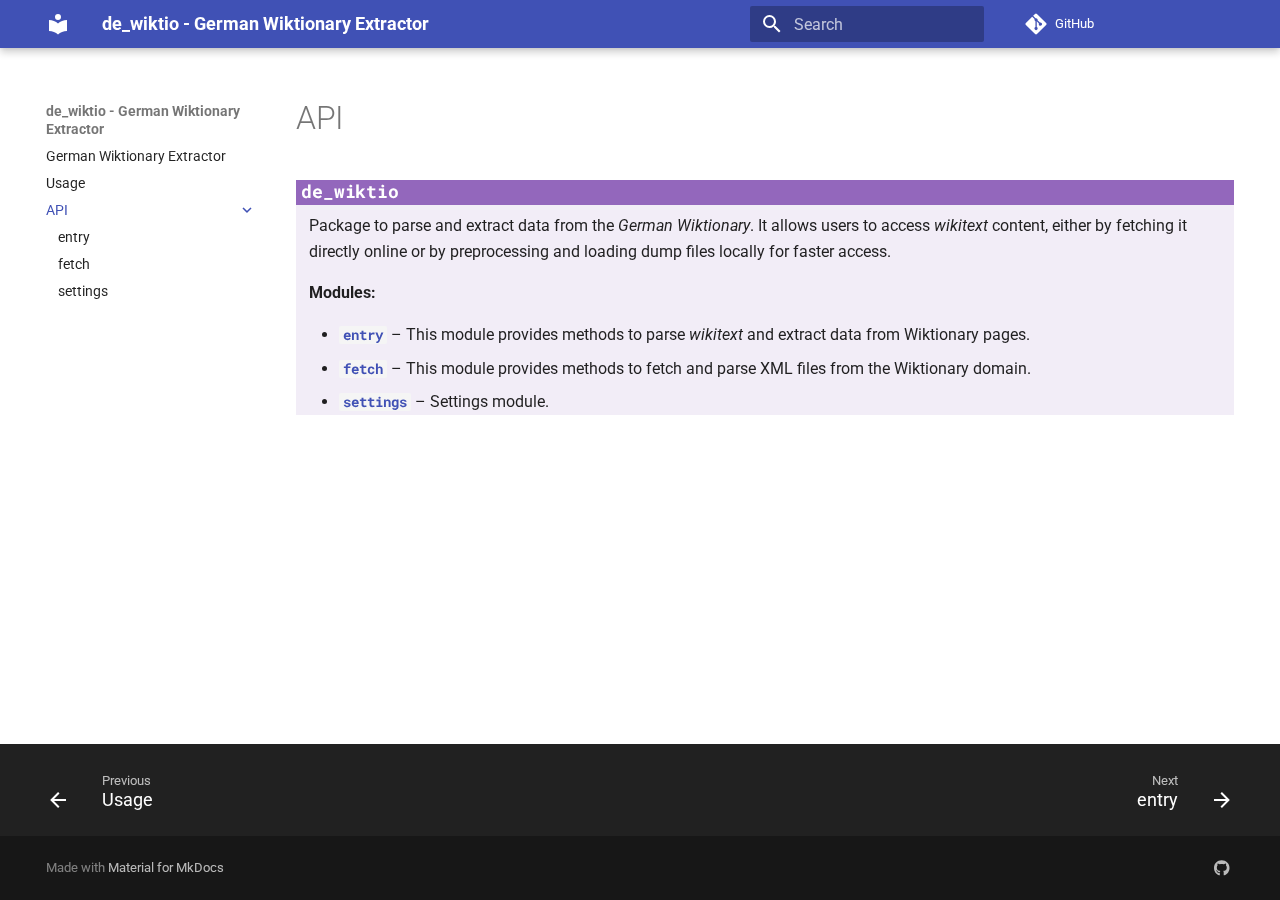
==== commit 7242cbae: "Deployed f2e2e19 with MkDocs version: 1.6.1" ====
--- a/API/index.html
+++ b/API/index.html
@@ -20,7 +20,7 @@
     
     
       
-        <title>API - de_wiktio - German Wiktionary Parser</title>
+        <title>API - de_wiktio - German Wiktionary Extractor</title>
       
     
     
@@ -94,7 +94,7 @@
 
 <header class="md-header md-header--shadow" data-md-component="header">
   <nav class="md-header__inner md-grid" aria-label="Header">
-    <a href=".." title="de_wiktio - German Wiktionary Parser" class="md-header__button md-logo" aria-label="de_wiktio - German Wiktionary Parser" data-md-component="logo">
+    <a href=".." title="de_wiktio - German Wiktionary Extractor" class="md-header__button md-logo" aria-label="de_wiktio - German Wiktionary Extractor" data-md-component="logo">
       
   
   <svg xmlns="http://www.w3.org/2000/svg" viewBox="0 0 24 24"><path d="M12 8a3 3 0 0 0 3-3 3 3 0 0 0-3-3 3 3 0 0 0-3 3 3 3 0 0 0 3 3m0 3.54C9.64 9.35 6.5 8 3 8v11c3.5 0 6.64 1.35 9 3.54 2.36-2.19 5.5-3.54 9-3.54V8c-3.5 0-6.64 1.35-9 3.54"/></svg>
@@ -108,7 +108,7 @@
       <div class="md-header__ellipsis">
         <div class="md-header__topic">
           <span class="md-ellipsis">
-            de_wiktio - German Wiktionary Parser
+            de_wiktio - German Wiktionary Extractor
           </span>
         </div>
         <div class="md-header__topic" data-md-component="header-topic">
@@ -205,13 +205,13 @@
 
 <nav class="md-nav md-nav--primary" aria-label="Navigation" data-md-level="0">
   <label class="md-nav__title" for="__drawer">
-    <a href=".." title="de_wiktio - German Wiktionary Parser" class="md-nav__button md-logo" aria-label="de_wiktio - German Wiktionary Parser" data-md-component="logo">
+    <a href=".." title="de_wiktio - German Wiktionary Extractor" class="md-nav__button md-logo" aria-label="de_wiktio - German Wiktionary Extractor" data-md-component="logo">
       
   
   <svg xmlns="http://www.w3.org/2000/svg" viewBox="0 0 24 24"><path d="M12 8a3 3 0 0 0 3-3 3 3 0 0 0-3-3 3 3 0 0 0-3 3 3 3 0 0 0 3 3m0 3.54C9.64 9.35 6.5 8 3 8v11c3.5 0 6.64 1.35 9 3.54 2.36-2.19 5.5-3.54 9-3.54V8c-3.5 0-6.64 1.35-9 3.54"/></svg>
 
     </a>
-    de_wiktio - German Wiktionary Parser
+    de_wiktio - German Wiktionary Extractor
   </label>
   
     <div class="md-nav__source">
@@ -239,7 +239,7 @@
         
   
   <span class="md-ellipsis">
-    Wiktionary Deutsch
+    German Wiktionary Extractor
   </span>
   
 
